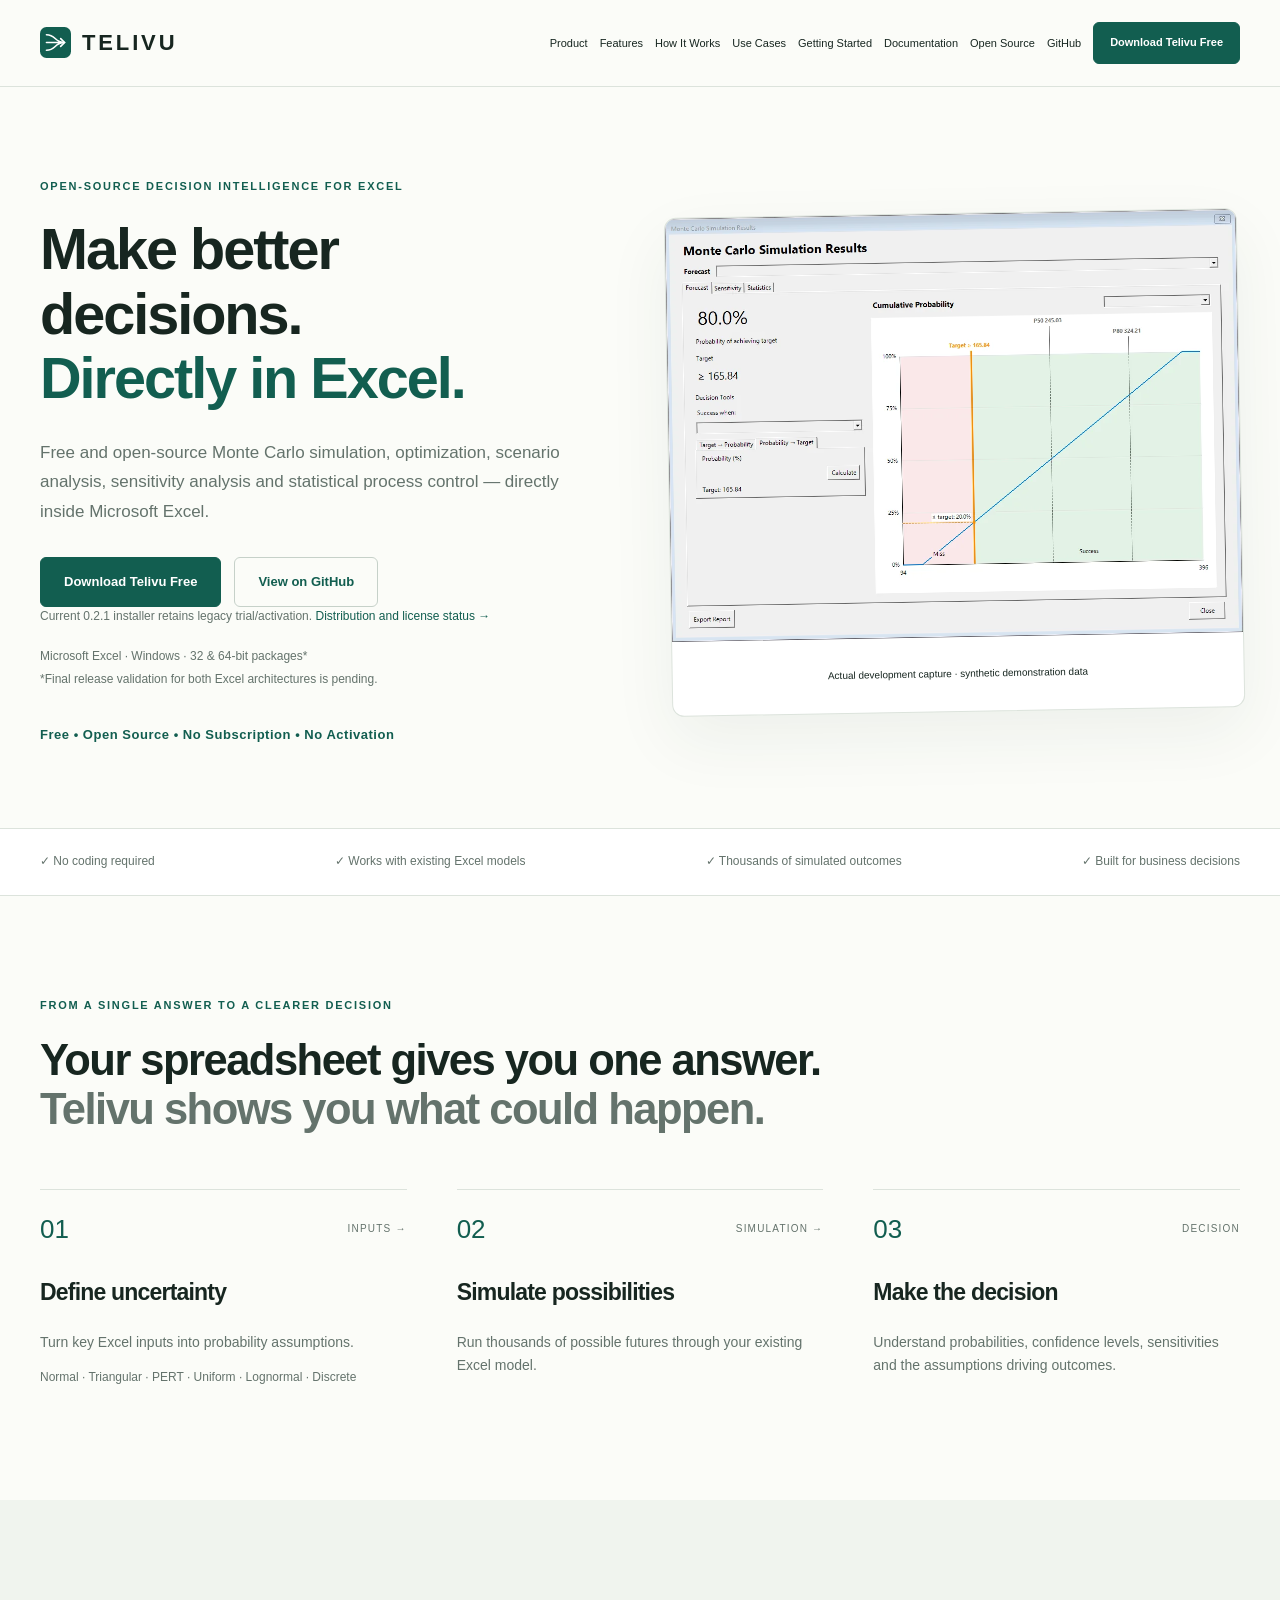
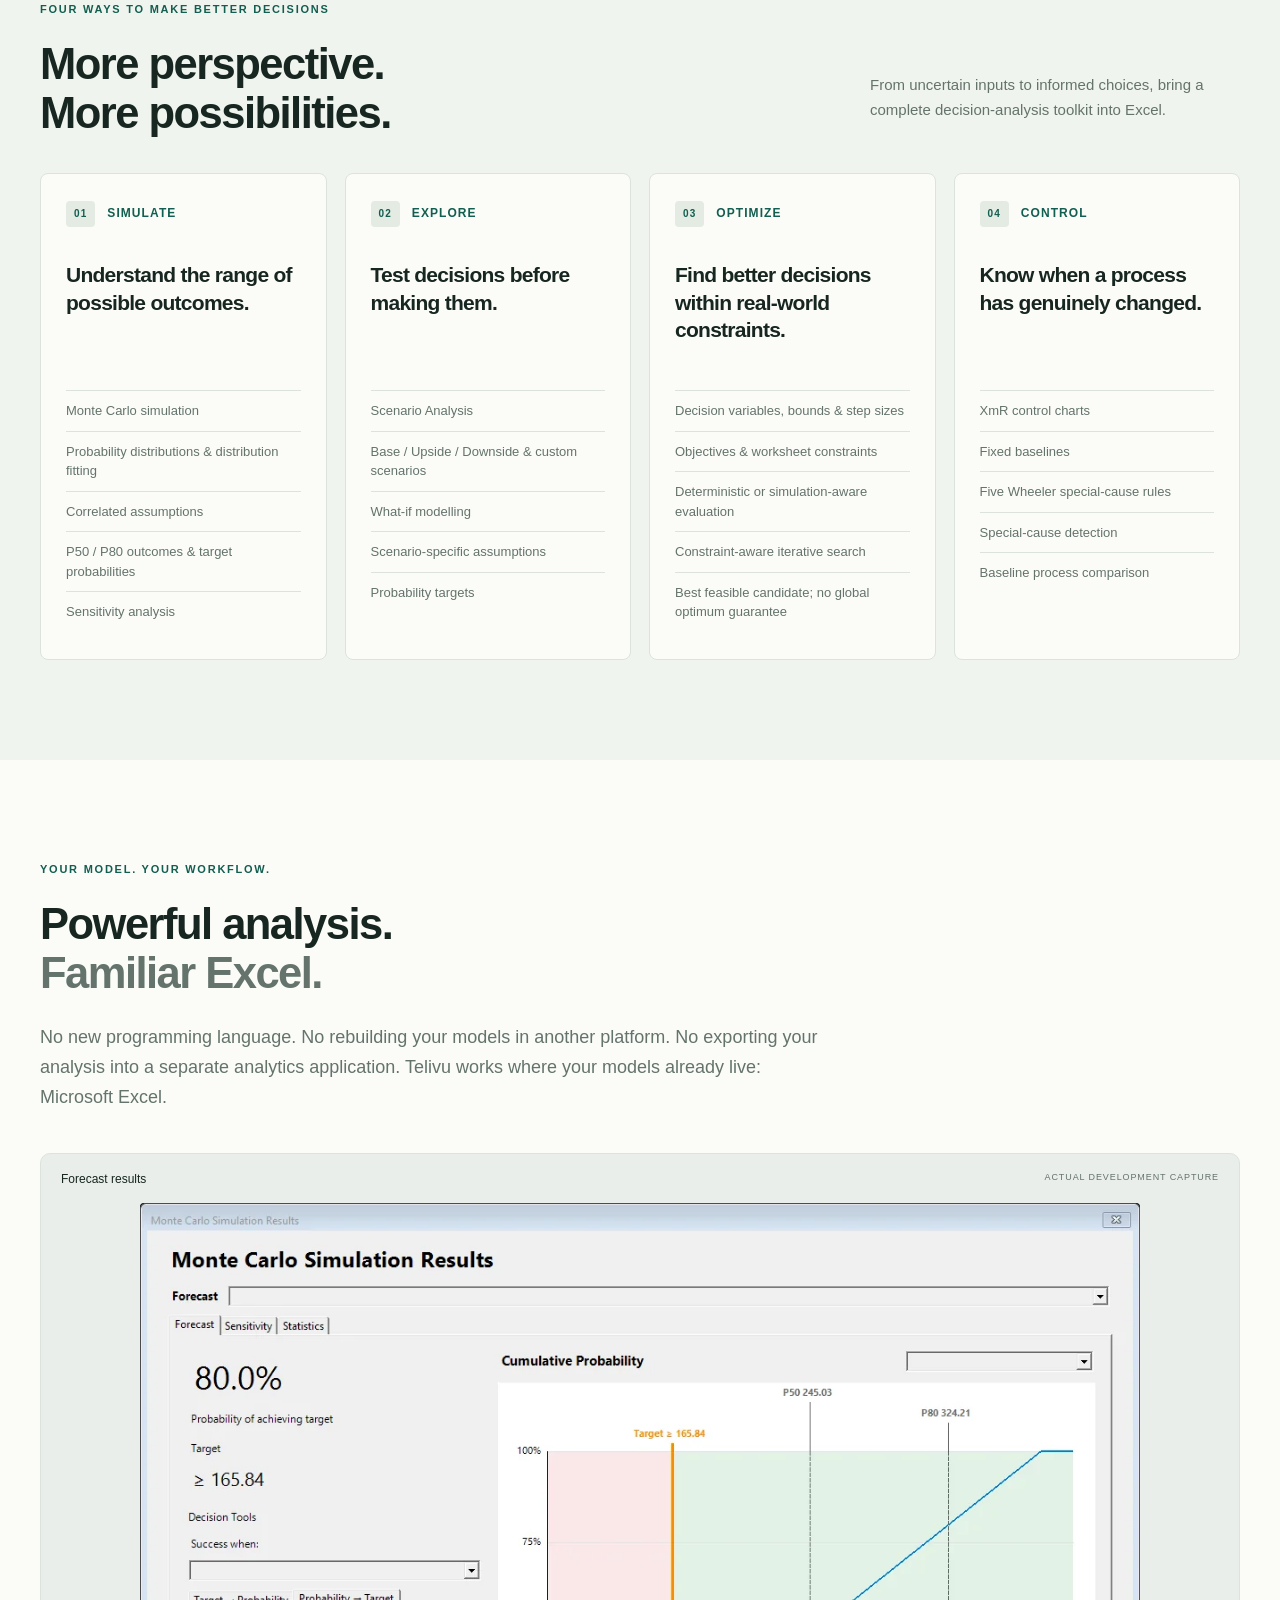
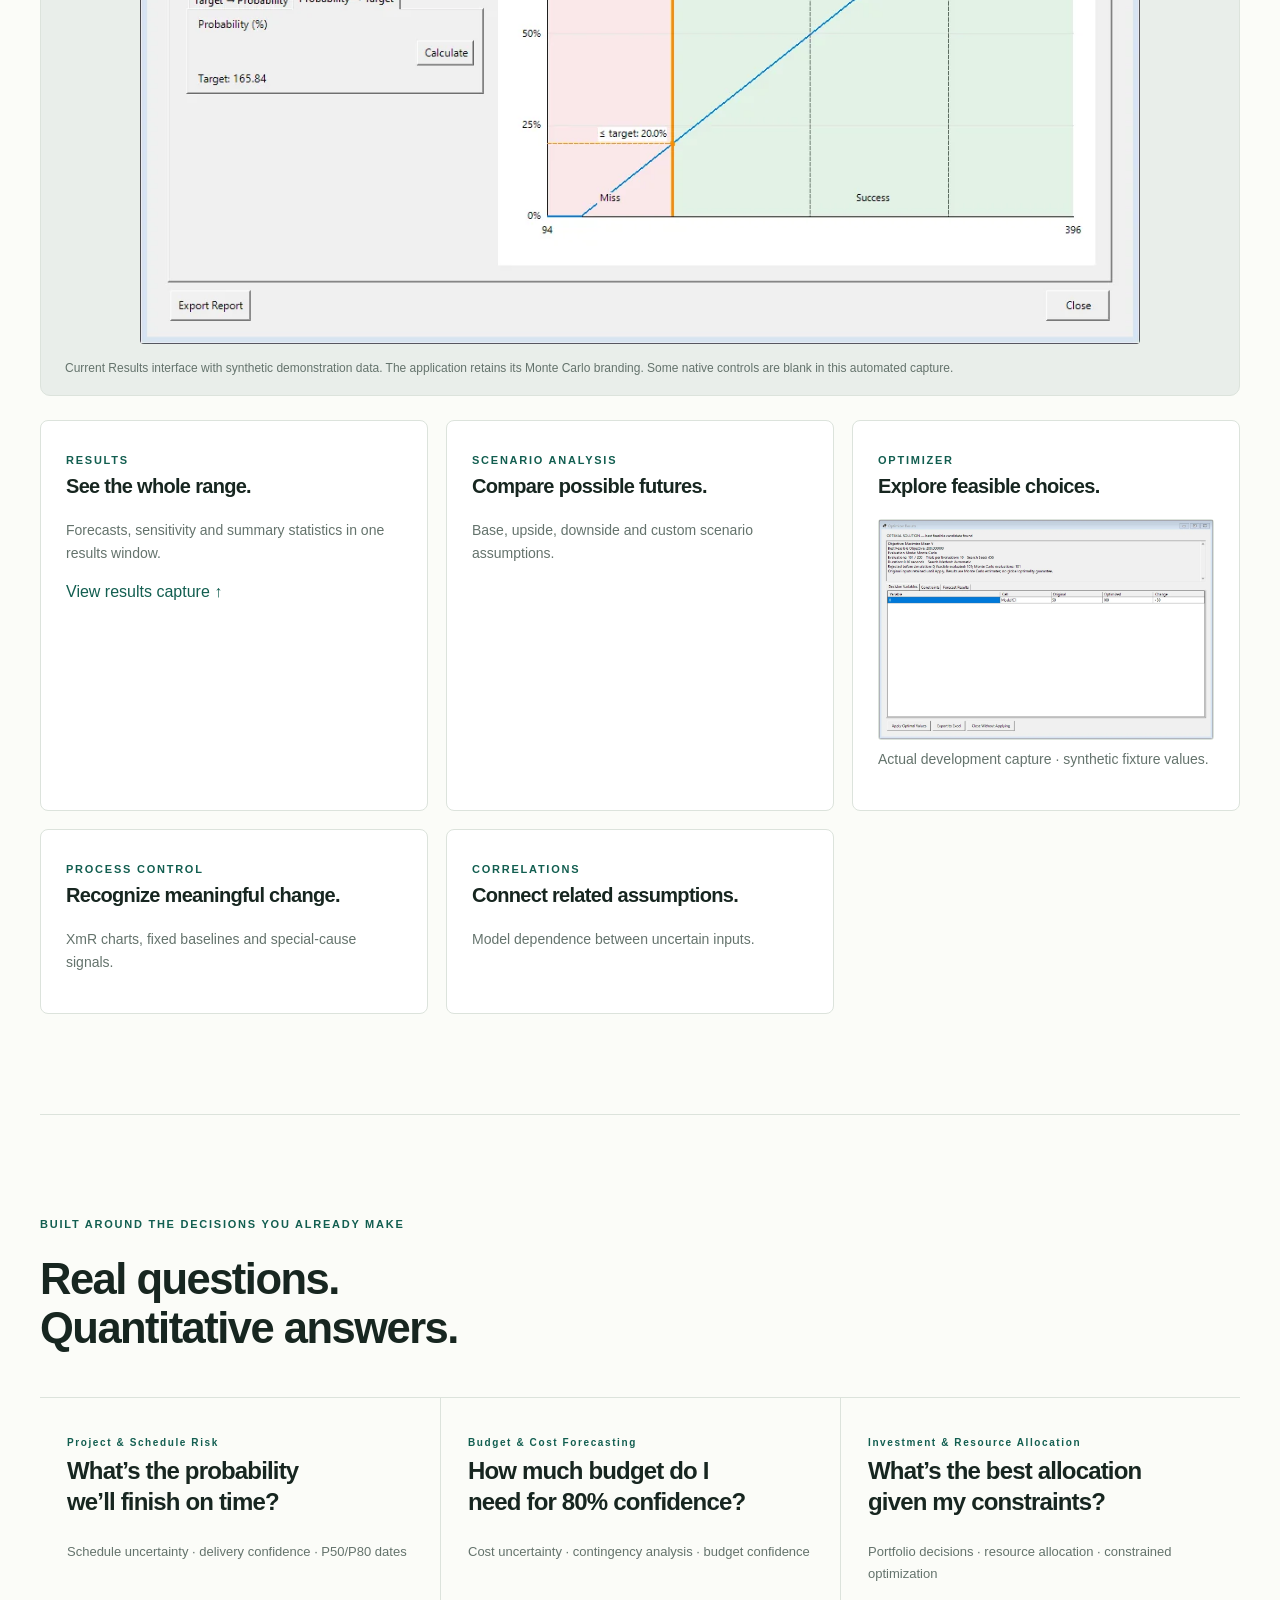
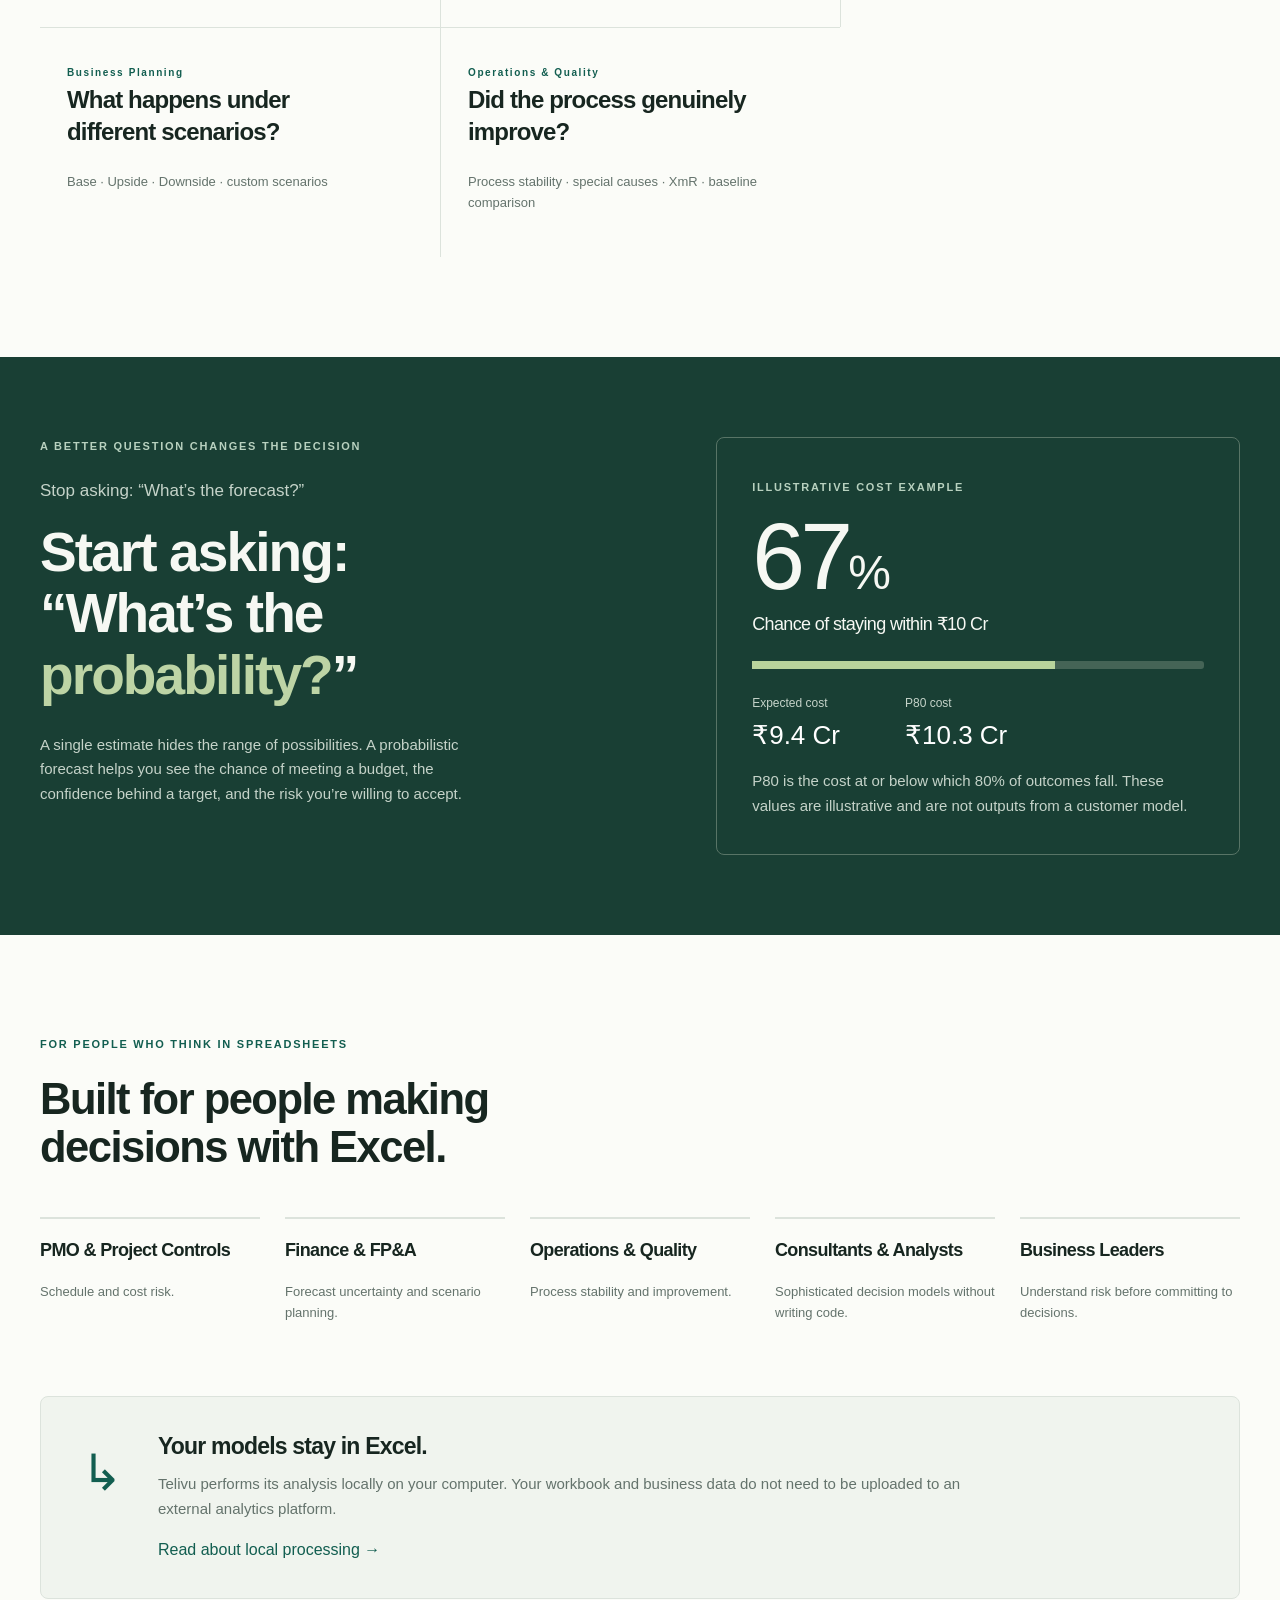
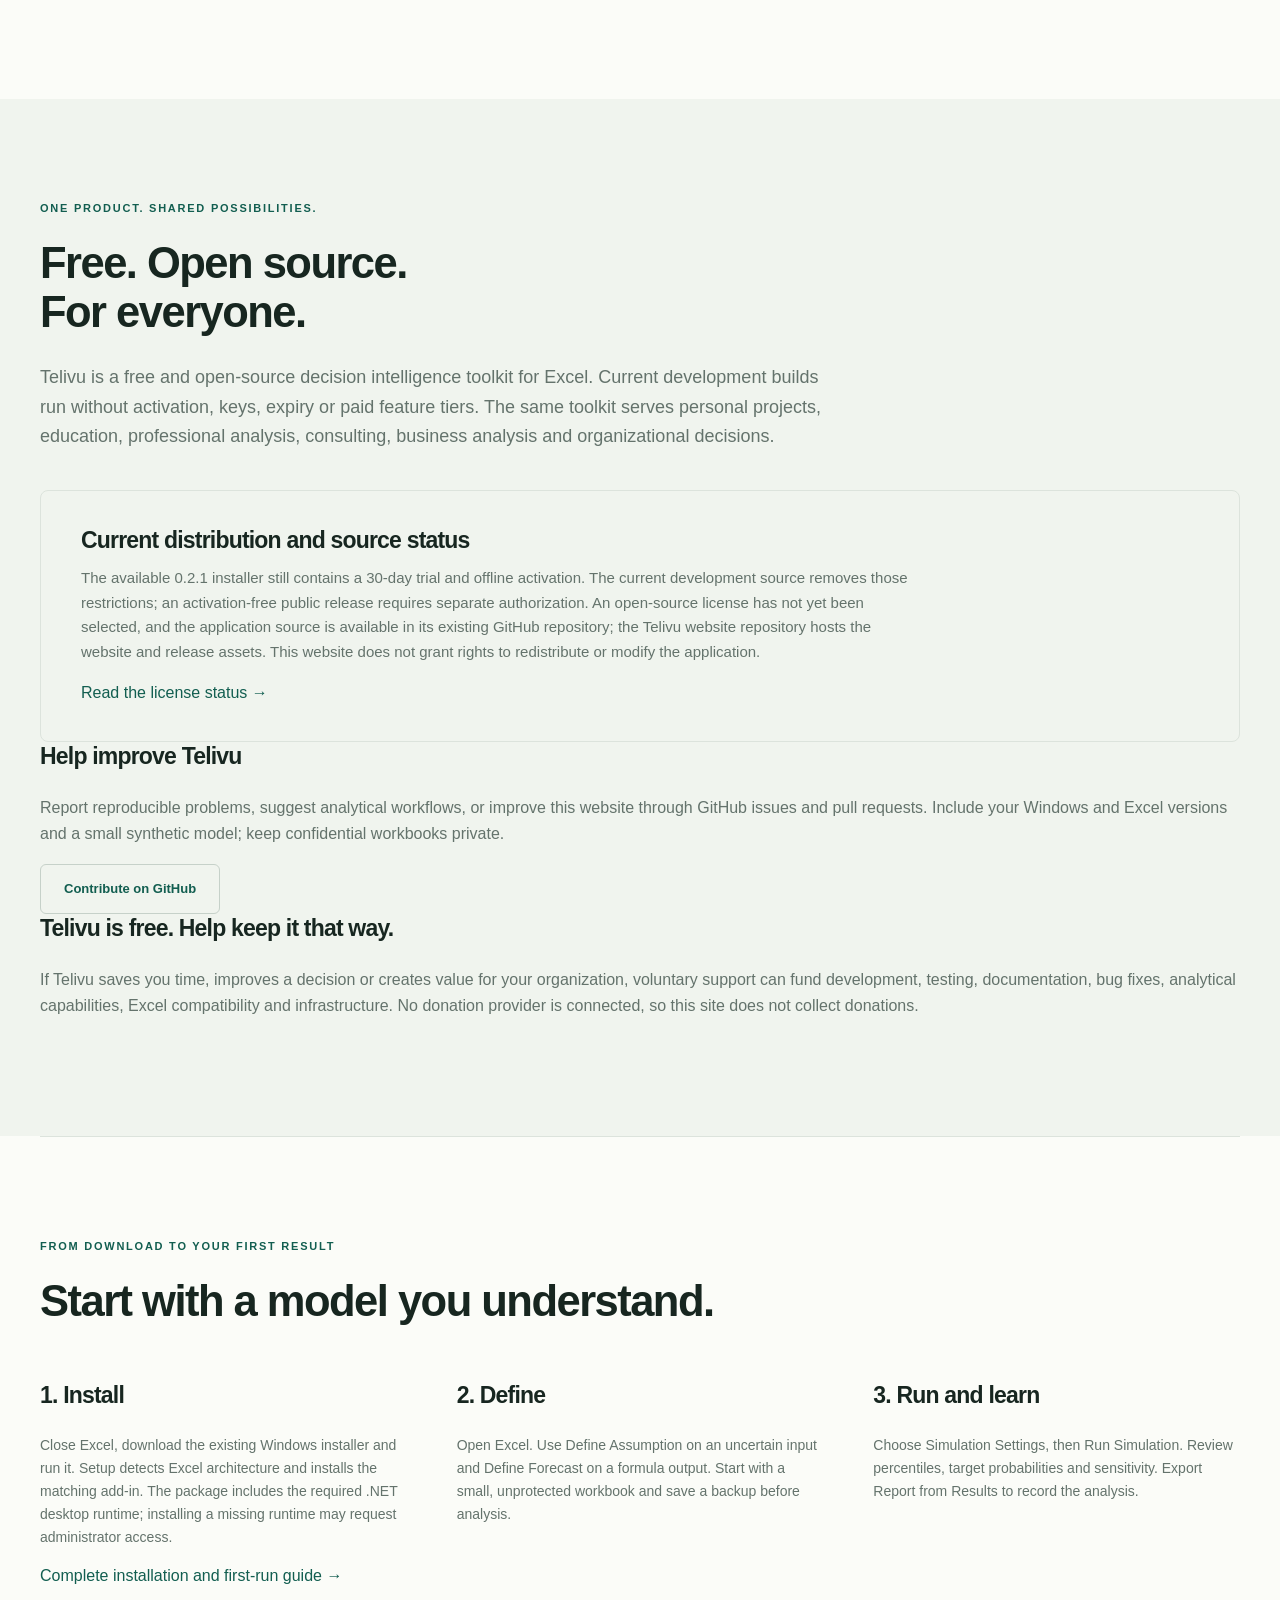
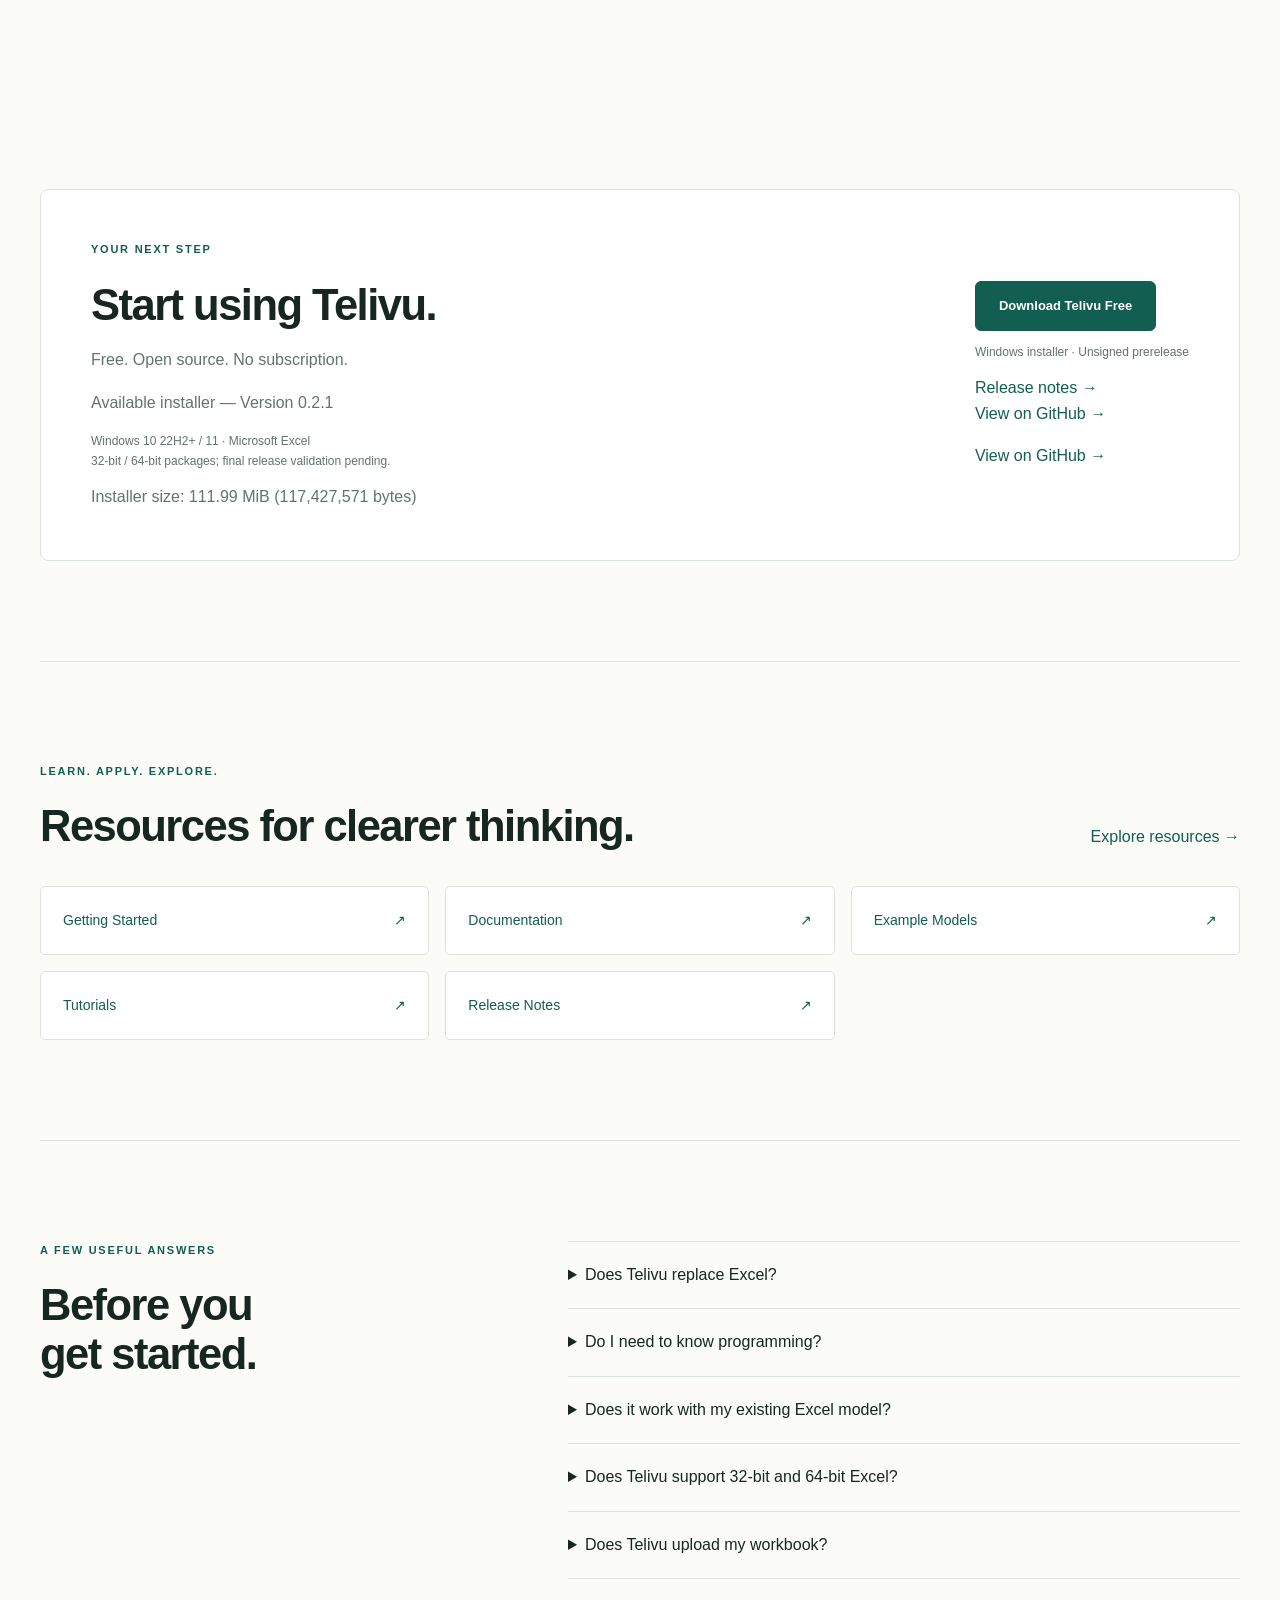
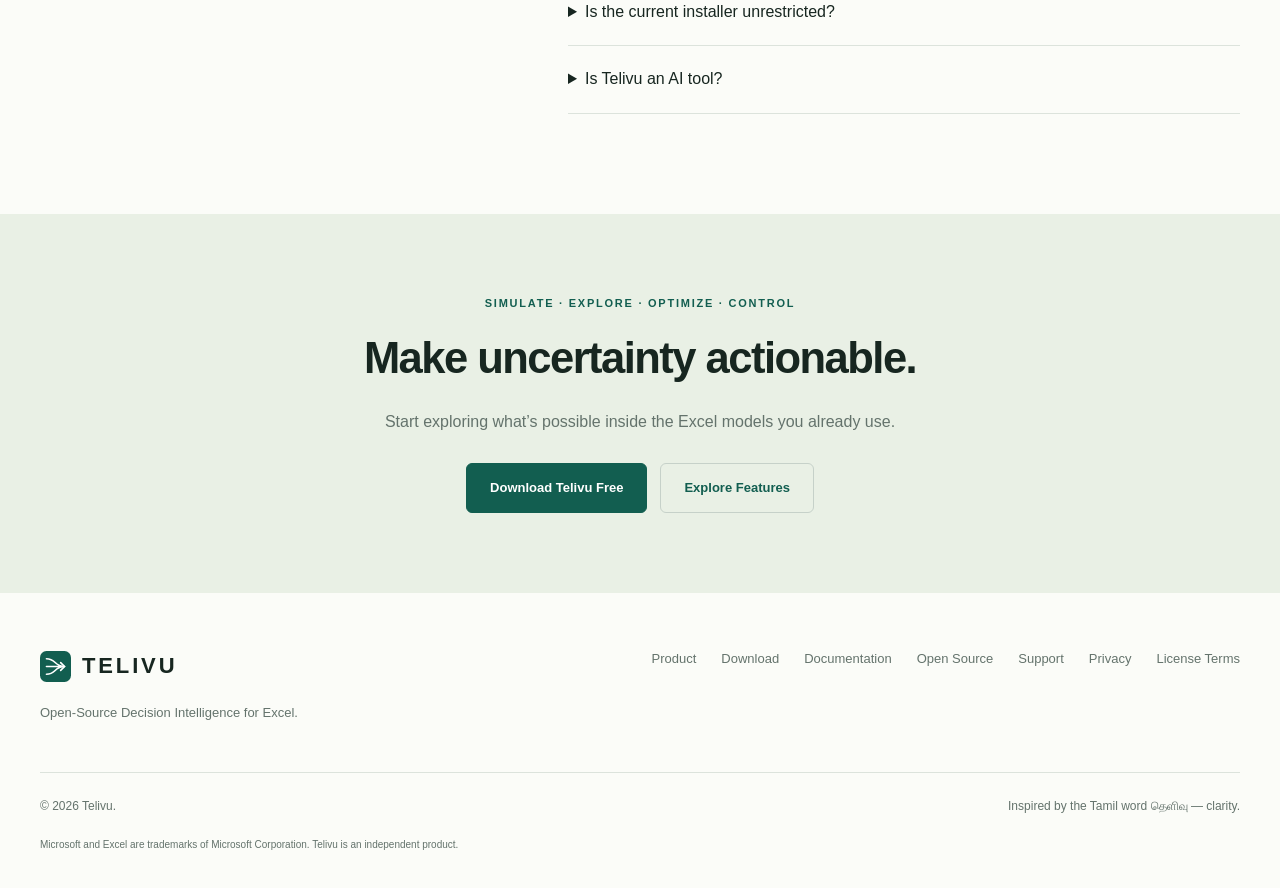
==== site/index.html @ 2a294501 "Remove activation and transition Telivu to open source" ====
<!doctype html><html lang="en"><head>
<meta charset="utf-8"><meta name="viewport" content="width=device-width, initial-scale=1">
<title>Telivu — Open-Source Decision Intelligence for Excel</title>
<meta name="description" content="Simulation, scenario analysis, optimization and statistical process control directly inside Microsoft Excel. Turn uncertainty into better decisions with Telivu.">
<meta property="og:type" content="website"><meta property="og:title" content="Telivu — Open-Source Decision Intelligence for Excel"><meta property="og:description" content="Clarity in uncertainty. Decision analysis for Excel.">
<meta name="twitter:card" content="summary_large_image"><meta name="twitter:title" content="Telivu — Open-Source Decision Intelligence for Excel"><meta name="twitter:description" content="Simulation, scenarios, optimization and process control for Excel."><meta name="theme-color" content="#125e50">
<link rel="icon" href="assets/brand/mark.svg" type="image/svg+xml"><link rel="stylesheet" href="css/site.css"><script src="site-config.js" defer></script><script src="js/site.js" defer></script>
</head><body>
<a class="skip" href="#main">Skip to content</a>
<header class="header"><div class="wrap nav"><a class="brand" href="index.html"><img src="assets/brand/mark.svg" width="31" height="31" alt="">TELIVU</a><button class="menu-toggle" aria-controls="navigation" aria-expanded="false" hidden>Menu ☰</button><nav id="navigation" aria-label="Main navigation"><a href="index.html#product">Product</a><a href="index.html#features">Features</a><a href="index.html#how-it-works">How It Works</a><a href="index.html#use-cases">Use Cases</a><a href="index.html#getting-started">Getting Started</a><a href="index.html#resources">Documentation</a><a href="index.html#open-source">Open Source</a><a href="https://github.com/unrealvijay1/decision-risk-intelligence-excel">GitHub</a><a class="button small" data-download href="index.html#download">Download Telivu Free</a></nav></div></header>
<main id="main">
<section class="hero wrap"><div class="hero-copy"><p class="eyebrow">OPEN-SOURCE DECISION INTELLIGENCE FOR EXCEL</p><h1>Make better decisions.<br><em>Directly in Excel.</em></h1><p class="lead">Free and open-source Monte Carlo simulation, optimization, scenario analysis, sensitivity analysis and statistical process control — directly inside Microsoft Excel.</p><div class="actions"><a class="button" data-download href="#download">Download Telivu Free</a><a class="button secondary" href="https://github.com/unrealvijay1/decision-risk-intelligence-excel">View on GitHub</a></div><p class="fine">Current 0.2.1 installer retains legacy trial/activation. <a href="license/">Distribution and license status →</a></p><p class="compatibility">Microsoft Excel · Windows · 32 &amp; 64-bit packages*</p><p class="fine">*Final release validation for both Excel architectures is pending.</p><div class="capabilities">Free • Open Source • No Subscription • No Activation</div></div>
<figure class="hero-visual"><img src="assets/product/results.webp" width="1120" height="830" alt="Actual Telivu forecast results with cumulative probabilities and target calculator"><figcaption class="visual-note">Actual development capture · synthetic demonstration data</figcaption></figure></section>
<div class="value-strip"><div class="wrap"><span>✓ No coding required</span><span>✓ Works with existing Excel models</span><span>✓ Thousands of simulated outcomes</span><span>✓ Built for business decisions</span></div></div>
<section class="section wrap" id="product"><p class="eyebrow">FROM A SINGLE ANSWER TO A CLEARER DECISION</p><h2>Your spreadsheet gives you one answer.<br><span class="muted">Telivu shows you what could happen.</span></h2><div class="steps" id="how-it-works"><article><span class="step-number">01 <span>INPUTS →</span></span><h3>Define uncertainty</h3><p>Turn key Excel inputs into probability assumptions.</p><p class="fine">Normal · Triangular · PERT · Uniform · Lognormal · Discrete</p></article><article><span class="step-number">02 <span>SIMULATION →</span></span><h3>Simulate possibilities</h3><p>Run thousands of possible futures through your existing Excel model.</p></article><article><span class="step-number">03 <span>DECISION</span></span><h3>Make the decision</h3><p>Understand probabilities, confidence levels, sensitivities and the assumptions driving outcomes.</p></article></div></section>
<section class="tinted" id="features"><div class="section wrap"><div class="section-intro"><div><p class="eyebrow">FOUR WAYS TO MAKE BETTER DECISIONS</p><h2>More perspective.<br>More possibilities.</h2></div><p>From uncertain inputs to informed choices, bring a complete decision-analysis toolkit into Excel.</p></div><div class="pillars">
<article class="pillar"><div class="pillar-label"><span>01</span> SIMULATE</div><h3>Understand the range of possible outcomes.</h3><ul><li>Monte Carlo simulation</li><li>Probability distributions &amp; distribution fitting</li><li>Correlated assumptions</li><li>P50 / P80 outcomes &amp; target probabilities</li><li>Sensitivity analysis</li></ul></article>
<article class="pillar"><div class="pillar-label"><span>02</span> EXPLORE</div><h3>Test decisions before making them.</h3><ul><li>Scenario Analysis</li><li>Base / Upside / Downside &amp; custom scenarios</li><li>What-if modelling</li><li>Scenario-specific assumptions</li><li>Probability targets</li></ul></article>
<article class="pillar"><div class="pillar-label"><span>03</span> OPTIMIZE</div><h3>Find better decisions within real-world constraints.</h3><ul><li>Decision variables, bounds &amp; step sizes</li><li>Objectives &amp; worksheet constraints</li><li>Deterministic or simulation-aware evaluation</li><li>Constraint-aware iterative search</li><li>Best feasible candidate; no global optimum guarantee</li></ul></article>
<article class="pillar"><div class="pillar-label"><span>04</span> CONTROL</div><h3>Know when a process has genuinely changed.</h3><ul><li>XmR control charts</li><li>Fixed baselines</li><li>Five Wheeler special-cause rules</li><li>Special-cause detection</li><li>Baseline process comparison</li></ul></article>
</div></div></section>
<section class="section wrap" id="showcase"><p class="eyebrow">YOUR MODEL. YOUR WORKFLOW.</p><h2>Powerful analysis.<br><span class="muted">Familiar Excel.</span></h2><p class="section-lead">No new programming language. No rebuilding your models in another platform. No exporting your analysis into a separate analytics application. Telivu works where your models already live: Microsoft Excel.</p><figure class="product-shot"><div class="shot-heading"><span>Forecast results</span><span>ACTUAL DEVELOPMENT CAPTURE</span></div><img src="assets/product/results.webp" width="1120" height="830" loading="lazy" alt="Actual Results window with cumulative probability, P50 and P80 markers, target calculator and Export Report button"><figcaption>Current Results interface with synthetic demonstration data. The application retains its Monte Carlo branding. Some native controls are blank in this automated capture.</figcaption></figure><div class="showcase-grid">
<article class="showcase-card"><span class="eyebrow">RESULTS</span><h3>See the whole range.</h3><p>Forecasts, sensitivity and summary statistics in one results window.</p><a href="#showcase">View results capture ↑</a></article>
<article class="showcase-card"><span class="eyebrow">SCENARIO ANALYSIS</span><h3>Compare possible futures.</h3><p>Base, upside, downside and custom scenario assumptions.</p></article>
<article class="showcase-card"><span class="eyebrow">OPTIMIZER</span><h3>Explore feasible choices.</h3><img src="assets/product/optimizer.webp" width="1097" height="719" loading="lazy" alt="Actual Optimizer Results capture with a best feasible candidate, decision variables, Apply and Export controls"><p class="fine">Actual development capture · synthetic fixture values.</p></article>
<article class="showcase-card"><span class="eyebrow">PROCESS CONTROL</span><h3>Recognize meaningful change.</h3><p>XmR charts, fixed baselines and special-cause signals.</p></article>
<article class="showcase-card"><span class="eyebrow">CORRELATIONS</span><h3>Connect related assumptions.</h3><p>Model dependence between uncertain inputs.</p></article></div></section>
<section class="section wrap border-top" id="use-cases"><p class="eyebrow">BUILT AROUND THE DECISIONS YOU ALREADY MAKE</p><h2>Real questions.<br>Quantitative answers.</h2><div class="use-cases">
<article><span class="eyebrow">Project &amp; Schedule Risk</span><h3>What’s the probability we’ll finish on time?</h3><p>Schedule uncertainty · delivery confidence · P50/P80 dates</p></article>
<article><span class="eyebrow">Budget &amp; Cost Forecasting</span><h3>How much budget do I need for 80% confidence?</h3><p>Cost uncertainty · contingency analysis · budget confidence</p></article>
<article><span class="eyebrow">Investment &amp; Resource Allocation</span><h3>What’s the best allocation given my constraints?</h3><p>Portfolio decisions · resource allocation · constrained optimization</p></article>
<article><span class="eyebrow">Business Planning</span><h3>What happens under different scenarios?</h3><p>Base · Upside · Downside · custom scenarios</p></article>
<article><span class="eyebrow">Operations &amp; Quality</span><h3>Did the process genuinely improve?</h3><p>Process stability · special causes · XmR · baseline comparison</p></article></div></section>
<section class="probability-section"><div class="wrap probability-inner"><div><p class="eyebrow">A BETTER QUESTION CHANGES THE DECISION</p><p class="old-question">Stop asking: “What’s the forecast?”</p><h2>Start asking:<br>“What’s the<br><em>probability?</em>”</h2><p>A single estimate hides the range of possibilities. A probabilistic forecast helps you see the chance of meeting a budget, the confidence behind a target, and the risk you’re willing to accept.</p></div><div class="probability-explanation"><span class="eyebrow">ILLUSTRATIVE COST EXAMPLE</span><div class="large-stat">67<span>%</span></div><h3>Chance of staying within ₹10 Cr</h3><div class="probability-meter" aria-hidden="true"><span></span></div><div class="stat-pair"><p>Expected cost<strong>₹9.4 Cr</strong></p><p>P80 cost<strong>₹10.3 Cr</strong></p></div><p class="fine">P80 is the cost at or below which 80% of outcomes fall. These values are illustrative and are not outputs from a customer model.</p></div></div></section>
<section class="section wrap"><p class="eyebrow">FOR PEOPLE WHO THINK IN SPREADSHEETS</p><h2>Built for people making<br>decisions with Excel.</h2><div class="audiences"><article><h3>PMO &amp; Project Controls</h3><p>Schedule and cost risk.</p></article><article><h3>Finance &amp; FP&amp;A</h3><p>Forecast uncertainty and scenario planning.</p></article><article><h3>Operations &amp; Quality</h3><p>Process stability and improvement.</p></article><article><h3>Consultants &amp; Analysts</h3><p>Sophisticated decision models without writing code.</p></article><article><h3>Business Leaders</h3><p>Understand risk before committing to decisions.</p></article></div><div class="local-panel"><span class="local-icon" aria-hidden="true">↳</span><div><h3>Your models stay in Excel.</h3><p>Telivu performs its analysis locally on your computer. Your workbook and business data do not need to be uploaded to an external analytics platform. </p><a href="privacy/">Read about local processing →</a></div></div></section>
<section class="tinted" id="open-source"><div class="section wrap"><p class="eyebrow">ONE PRODUCT. SHARED POSSIBILITIES.</p><h2>Free. Open source.<br>For everyone.</h2><p class="section-lead">Telivu is a free and open-source decision intelligence toolkit for Excel. Current development builds run without activation, keys, expiry or paid feature tiers. The same toolkit serves personal projects, education, professional analysis, consulting, business analysis and organizational decisions.</p><div class="local-panel"><div><h3>Current distribution and source status</h3><p>The available 0.2.1 installer still contains a 30-day trial and offline activation. The current development source removes those restrictions; an activation-free public release requires separate authorization. An open-source license has not yet been selected, and the application source is available in its existing GitHub repository; the Telivu website repository hosts the website and release assets. This website does not grant rights to redistribute or modify the application.</p><a href="license/">Read the license status →</a></div></div><h3>Help improve Telivu</h3><p>Report reproducible problems, suggest analytical workflows, or improve this website through GitHub issues and pull requests. Include your Windows and Excel versions and a small synthetic model; keep confidential workbooks private.</p><a class="button secondary" href="https://github.com/unrealvijay1/decision-risk-intelligence-excel/issues">Contribute on GitHub</a><h3>Telivu is free. Help keep it that way.</h3><p>If Telivu saves you time, improves a decision or creates value for your organization, voluntary support can fund development, testing, documentation, bug fixes, analytical capabilities, Excel compatibility and infrastructure. No donation provider is connected, so this site does not collect donations.</p></div></section>
<section class="section wrap border-top" id="getting-started"><p class="eyebrow">FROM DOWNLOAD TO YOUR FIRST RESULT</p><h2>Start with a model you understand.</h2><div class="steps"><article><h3>1. Install</h3><p>Close Excel, download the existing Windows installer and run it. Setup detects Excel architecture and installs the matching add-in. The package includes the required .NET desktop runtime; installing a missing runtime may request administrator access.</p></article><article><h3>2. Define</h3><p>Open Excel. Use Define Assumption on an uncertain input and Define Forecast on a formula output. Start with a small, unprotected workbook and save a backup before analysis.</p></article><article><h3>3. Run and learn</h3><p>Choose Simulation Settings, then Run Simulation. Review percentiles, target probabilities and sensitivity. Export Report from Results to record the analysis.</p></article></div><a href="resources/getting-started/">Complete installation and first-run guide →</a></section><section class="section wrap" id="download"><div class="download-panel"><div><p class="eyebrow">YOUR NEXT STEP</p><h2>Start using Telivu.</h2><p>Free. Open source. No subscription.</p><p>Available installer — Version <span data-version>0.2.1</span></p><p class="fine">Windows 10 22H2+ / 11 · Microsoft Excel<br>32-bit / 64-bit packages; final release validation pending.</p><p data-installer-size hidden></p></div><div><a class="button" data-download href="#download">Download Telivu Free</a><p class="fine" data-download-status>Windows installer · Unsigned prerelease</p><a data-release-notes href="resources/release-notes/">Release notes →</a><p><a href="https://github.com/unrealvijay1/decision-risk-intelligence-excel">View on GitHub →</a></p><p><a href="https://github.com/unrealvijay1/decision-risk-intelligence-excel">View on GitHub →</a></p></div></div></section>
<section class="section wrap border-top" id="resources"><div class="section-intro"><div><p class="eyebrow">LEARN. APPLY. EXPLORE.</p><h2>Resources for clearer thinking.</h2></div><a href="resources/">Explore resources →</a></div><div class="resource-links"><a href="resources/getting-started/">Getting Started <span>↗</span></a><a href="resources/documentation/">Documentation <span>↗</span></a><a href="resources/example-models/">Example Models <span>↗</span></a><a href="resources/tutorials/">Tutorials <span>↗</span></a><a href="resources/release-notes/">Release Notes <span>↗</span></a></div></section>
<section class="section wrap border-top" id="faq"><div class="faq-layout"><div><p class="eyebrow">A FEW USEFUL ANSWERS</p><h2>Before you<br>get started.</h2></div><div class="faq">
<details><summary>Does Telivu replace Excel?</summary><p>No. Telivu extends Microsoft Excel with decision-analysis capabilities.</p></details>
<details><summary>Do I need to know programming?</summary><p>No. Configure assumptions, forecasts and analysis through the add-in’s interface.</p></details>
<details><summary>Does it work with my existing Excel model?</summary><p>Telivu is designed for Excel-based models. Inputs, forecasts and references must meet supported configuration requirements. Workbook protection, external dependencies and calculation behavior may affect compatibility.</p></details>
<details><summary>Does Telivu support 32-bit and 64-bit Excel?</summary><p>Both x86 and x64 packages are built. Final clean-machine validation for both Excel architectures remains a release gate; the available installer is an unsigned prerelease. Windows is required.</p></details>
<details><summary>Does Telivu upload my workbook?</summary><p>Current analysis runs locally through Excel on your computer. Workbook data is not uploaded to an analytics service. Current licensing also uses local offline validation.</p></details>
<details><summary>Is the current installer unrestricted?</summary><p>Development builds now run without activation. The existing 0.2.1 installer retains its 30-day trial and activation checks. Publishing an activation-free release and approving the legal open-source license are separate owner decisions.</p></details>
<details><summary>Is Telivu an AI tool?</summary><p>Telivu is a quantitative decision-analysis tool. Its core simulation, optimization and statistical methods produce analytical results rather than relying on generative AI. Fixed seeds support reproducible simulations under the same model and settings.</p></details>
</div></div></section>
<section class="closing"><div class="wrap"><p class="eyebrow">SIMULATE · EXPLORE · OPTIMIZE · CONTROL</p><h2>Make uncertainty actionable.</h2><p>Start exploring what’s possible inside the Excel models you already use.</p><div class="actions"><a class="button" data-download href="#download">Download Telivu Free</a><a class="button secondary" href="#features">Explore Features</a></div></div></section>
</main>
<footer class="footer"><div class="wrap"><div class="footer-top"><div><a class="brand" href="index.html"><img src="assets/brand/mark.svg" width="31" height="31" alt="">TELIVU</a><p>Open-Source Decision Intelligence for Excel.</p></div><nav aria-label="Footer"><a href="index.html#product">Product</a><a href="index.html#download">Download</a><a href="resources/documentation/">Documentation</a><a href="index.html#open-source">Open Source</a><a href="support/">Support</a><a href="privacy/">Privacy</a><a href="license/">License Terms</a></nav></div><div class="footer-bottom"><span>© 2026 Telivu.</span><span>Inspired by the Tamil word <span lang="ta">தெளிவு</span> — clarity.</span></div><p class="fine">Microsoft and Excel are trademarks of Microsoft Corporation. Telivu is an independent product.</p></div></footer>
</body></html>
---- site/css/site.css ----
:root{--ink:#172620;--muted:#64736c;--green:#125e50;--line:#dce3dc;--paper:#fbfcf8;--tint:#f0f4ee;font-family:Inter,"Segoe UI",Arial,sans-serif;color:var(--ink);background:var(--paper);font-synthesis:none}*{box-sizing:border-box}html{scroll-behavior:smooth;scroll-padding-top:100px}body{margin:0;font-size:16px;line-height:1.65}a{color:var(--green);text-decoration:none}a:hover{text-decoration:underline}button{font:inherit}img{max-width:100%;height:auto}h1,h2,h3,p{margin-top:0}h1,h2,h3{line-height:1.12;font-weight:550;letter-spacing:-.035em}h1{font-size:clamp(48px,5.2vw,78px);margin-bottom:27px}h2{font-size:clamp(32px,3.4vw,48px);margin-bottom:26px}h3{font-size:23px;line-height:1.3}p{color:var(--muted)}em{font-style:normal;color:var(--green)}.wrap{width:min(1240px,calc(100% - 80px));margin-inline:auto}.section{padding-block:100px}.eyebrow{font-size:11px;font-weight:700;letter-spacing:.16em;color:var(--green);margin-bottom:22px}.lead{font-size:18px;line-height:1.75;max-width:550px}.section-lead{font-size:18px;max-width:790px;margin-bottom:38px}.muted{color:var(--muted)}.fine{font-size:12px;line-height:1.65}.header{position:sticky;top:0;z-index:10;background:rgba(251,252,248,.97);border-bottom:1px solid var(--line)}.nav{min-height:86px;display:flex;align-items:center;justify-content:space-between;gap:22px}.brand{display:inline-flex;align-items:center;gap:11px;font-weight:700;font-size:22px;letter-spacing:.13em;color:var(--ink)}.brand:hover{text-decoration:none}.nav nav{display:flex;align-items:center;gap:27px}.nav nav>a{font-size:13px;color:var(--ink)}.button{display:inline-flex;align-items:center;justify-content:center;gap:10px;padding:15px 23px;background:var(--green);color:white;border:1px solid var(--green);border-radius:6px;font-size:13px;font-weight:600;line-height:1.4;transition:background .2s,transform .2s;text-align:center}.button:hover{background:#0c493d;color:white;text-decoration:none;transform:translateY(-2px)}.nav nav>.button{color:white}.button.secondary{background:transparent;color:var(--green);border-color:#c6d1c9}.button.secondary:hover{background:#e8eee7}.button.small{padding:12px 16px}.actions{display:flex;flex-wrap:wrap;gap:13px}.hero{display:grid;grid-template-columns:1fr 1fr;gap:55px;align-items:center;padding-block:90px 80px}.hero-copy{min-width:0}.hero .lead{font-size:17px;margin-bottom:30px}.compatibility{font-size:12px;margin:20px 0 3px}.capabilities{font-size:13px;color:var(--green);margin-top:34px;font-weight:600;letter-spacing:.04em}.capabilities span{margin:0 10px;color:#65746c}.hero-visual{background:white;border:1px solid var(--line);border-radius:12px;box-shadow:0 24px 65px #24463110;transform:rotate(-1deg);overflow:hidden}.visual-top{padding:18px 23px;border-bottom:1px solid var(--line);display:flex;align-items:center;gap:8px;font-size:11px;color:var(--muted);flex-wrap:wrap}.dot{width:6px;height:6px;background:var(--green);border-radius:50%}.example{font-size:8px;letter-spacing:.07em;margin-left:auto;color:var(--green)}.visual-heading{padding:28px 30px 0}.visual-heading>span{display:block;color:var(--muted);font-size:12px;margin-bottom:10px}.visual-heading strong{font-size:27px;line-height:1.2;font-weight:550;letter-spacing:-.02em}.probability-chart{width:100%;display:block;padding:8px 18px 0}.metric-row{display:grid;grid-template-columns:1fr 1fr 1.2fr;margin:5px 26px 0;padding-top:20px;border-top:1px solid var(--line);gap:12px}.metric-row span{display:block;font-size:10px;color:var(--muted)}.metric-row strong{display:block;font-size:27px;font-weight:500}.metric-row small{font-size:14px}.visual-note{font-size:10px;text-align:center;margin:17px 0}.value-strip{border-block:1px solid var(--line);background:white}.value-strip>.wrap{display:flex;justify-content:space-between;gap:20px;padding-block:23px;font-size:12px;color:var(--muted)}.steps{display:grid;grid-template-columns:repeat(3,1fr);gap:50px;margin-top:55px}.step-number{display:flex;justify-content:space-between;color:var(--green);font-size:26px;border-top:1px solid var(--line);padding:18px 0 28px}.step-number span{font-size:10px;letter-spacing:.12em;align-self:center;color:var(--muted)}.steps p{font-size:14px}.steps .fine{font-size:12px}.tinted{background:var(--tint)}.section-intro{display:flex;justify-content:space-between;align-items:end;gap:40px;margin-bottom:35px}.section-intro>p{max-width:370px;font-size:15px}.section-intro h2{margin-bottom:0}.pillars{display:grid;grid-template-columns:repeat(4,1fr);gap:18px}.pillar{background:var(--paper);border:1px solid var(--line);border-radius:8px;padding:27px 25px;transition:box-shadow .2s}.pillar:hover{box-shadow:0 12px 25px #17262009}.pillar-label{font-size:12px;font-weight:650;letter-spacing:.09em;color:var(--green);display:flex;align-items:center;gap:12px;margin-bottom:34px}.pillar-label>span{background:#e3ebe2;padding:5px 8px;font-size:10px;border-radius:4px}.pillar h3{font-size:21px;min-height:108px}.pillar ul,.price-card ul{list-style:none;padding:0;margin:0;font-size:13px;color:var(--muted)}.pillar li{padding:10px 0;border-top:1px solid var(--line);line-height:1.5}.product-shot{margin:40px 0 24px;padding:16px;background:#e9eeea;border:1px solid var(--line);border-radius:10px}.shot-heading{display:flex;justify-content:space-between;gap:15px;margin:0 4px 14px;font-size:12px}.shot-heading span:last-child{font-size:9px;letter-spacing:.1em;color:var(--muted)}.product-shot img{display:block;width:100%;max-width:1000px;margin:auto;border-radius:4px}.product-shot figcaption{font-size:12px;color:var(--muted);margin:15px 8px 0}.showcase-grid{display:grid;grid-template-columns:repeat(3,1fr);gap:18px}.showcase-card{border:1px solid var(--line);border-radius:8px;padding:25px;background:white}.showcase-card h3{font-size:20px}.showcase-card p{font-size:14px}.showcase-card img{border:1px solid var(--line);border-radius:3px}.placeholder{display:block;font-size:11px;padding:12px 15px;border:1px dashed #bac8ba;color:var(--muted);background:var(--tint)}.border-top{border-top:1px solid var(--line)}.use-cases{display:grid;grid-template-columns:repeat(3,1fr);gap:0;margin-top:45px}.use-cases article{padding:30px 27px;border-top:1px solid var(--line);border-left:1px solid var(--line)}.use-cases article:nth-child(3n+1){border-left:0}.use-cases h3{font-size:24px;max-width:280px}.use-cases p{font-size:13px}.use-cases .eyebrow{font-size:10px}.probability-section{background:#193f34;color:#f6f8f3}.probability-inner{display:grid;grid-template-columns:1.1fr 1fr;gap:100px;padding-block:80px}.probability-section .eyebrow{color:#b8d1bf}.probability-section p{color:#c5d3c9}.probability-section em{color:#bdd4a5}.old-question{font-size:17px}.probability-section h2{font-size:clamp(38px,4.3vw,60px)}.probability-inner>div>p:last-child{max-width:440px;font-size:15px}.probability-explanation{padding:35px;border:1px solid #587466;border-radius:8px;align-self:center}.large-stat{font-size:95px;line-height:1.2;font-weight:500;letter-spacing:-.05em}.large-stat span{font-size:48px}.probability-explanation h3{font-size:18px;font-weight:400}.probability-meter{height:8px;background:#456456;border-radius:3px;margin:25px 0}.probability-meter span{display:block;width:67%;height:100%;background:#b8d49c}.stat-pair{display:flex;gap:65px}.stat-pair p{font-size:12px}.stat-pair strong{display:block;font-size:26px;color:white;font-weight:500}.probability-explanation p.fine{font-size:12px;margin-bottom:0}.audiences{display:grid;grid-template-columns:repeat(5,1fr);gap:25px;margin:45px 0 60px}.audiences h3{font-size:18px}.audiences article{border-top:2px solid var(--line);padding-top:20px}.audiences p{font-size:13px}.local-panel{display:flex;gap:35px;padding:35px 40px;border:1px solid var(--line);border-radius:8px;background:var(--tint)}.local-panel p{max-width:840px;font-size:15px}.local-icon{font-size:50px;color:var(--green)}.local-panel h3{margin-bottom:10px}.pricing{display:grid;grid-template-columns:repeat(3,1fr);gap:22px}.price-card{padding:35px;border:1px solid var(--line);border-radius:8px;background:var(--paper);display:flex;flex-direction:column;align-items:start}.price-card.featured{border:1px solid var(--green);background:white}.price-card h3{font-size:29px}.price-card p{font-size:14px}.price-card li{padding:8px 0}.price-card ul{margin-bottom:30px}.price-card .button{margin-top:auto}.coming{color:var(--muted);margin-top:auto;padding-block:15px}.contact-status{margin-top:10px;margin-bottom:0}.download-panel{display:flex;justify-content:space-between;align-items:center;gap:40px;padding:50px;border:1px solid var(--line);border-radius:8px;background:white}.download-panel h2{margin-bottom:18px}.download-panel p:last-child{margin-bottom:0}.download-panel>div:last-child{max-width:300px}.download-panel .fine{margin-top:12px}.resource-links{display:grid;grid-template-columns:repeat(3,1fr);gap:16px;margin-top:30px}.resource-links>a{border:1px solid var(--line);border-radius:5px;padding:22px;display:flex;justify-content:space-between;gap:20px;font-size:14px;background:white}.faq-layout{display:grid;grid-template-columns:1fr 1.5fr;gap:80px}.faq details{border-bottom:1px solid var(--line);padding:20px 0}.faq details:first-child{border-top:1px solid var(--line)}summary{cursor:pointer;font-size:16px;font-weight:500;padding-right:20px}details p{font-size:14px;padding-top:18px;margin-bottom:0;max-width:680px}.closing{text-align:center;background:#e9f0e5;padding-block:80px}.closing .actions{justify-content:center;margin-top:28px}.footer{padding:55px 0 25px;background:var(--paper)}.footer-top{display:flex;justify-content:space-between;gap:50px}.footer-top nav{display:flex;flex-wrap:wrap;gap:18px 25px;max-width:650px;align-content:start}.footer-top nav a{font-size:13px;color:var(--muted)}.footer-top p{font-size:13px;margin-top:12px}.footer-bottom{display:flex;justify-content:space-between;gap:20px;border-top:1px solid var(--line);margin-top:35px;padding-top:24px;color:var(--muted);font-size:12px}.footer .fine{margin-top:20px;font-size:10px}.document{padding-block:80px;min-height:60vh;max-width:960px}.document h1{font-size:52px}.document h2{font-size:25px;margin-top:36px}.document p{max-width:760px}.notice{padding:16px;border-left:3px solid #b98d55;background:#f4efe5}.back{margin-top:60px}.skip{position:fixed;top:-100px;left:15px;z-index:30;padding:12px;background:white}.skip:focus{top:10px}:focus-visible{outline:3px solid #b07a30;outline-offset:5px}.menu-toggle{border:1px solid var(--line);border-radius:5px;background:white;color:var(--ink);padding:7px 12px}.curve{animation:appear 1.2s ease-out}@keyframes appear{from{opacity:0}to{opacity:1}}
@media(max-width:1100px){.wrap{width:calc(100% - 56px)}.nav nav{gap:16px}.hero{gap:30px;padding-block:70px}.pillars{grid-template-columns:repeat(2,1fr)}.pillar h3{min-height:55px}.audiences{grid-template-columns:repeat(3,1fr)}.probability-inner{gap:50px}.nav nav>.button{max-width:180px}.price-card{padding:25px}}
@media(max-width:800px){.wrap{width:calc(100% - 40px)}.nav{min-height:72px;flex-wrap:wrap;gap:0}.menu-toggle:not([hidden]){display:block}.nav nav{width:100%;flex-direction:column;align-items:stretch;gap:0;padding-bottom:20px}.nav nav[data-mobile-hidden]{display:none}.nav nav>a{padding:13px}.nav nav>.button{max-width:none;margin-top:10px}.hero{grid-template-columns:1fr;padding-block:55px;gap:40px}.hero-copy{max-width:600px}.hero-visual{max-width:610px;width:100%;transform:none}.hero h1{font-size:65px}.value-strip>.wrap{display:grid;grid-template-columns:1fr 1fr;gap:14px;font-size:11px}.section{padding-block:65px}.steps{gap:25px}.section-intro{display:block}.section-intro>p{margin-top:25px}.showcase-grid{grid-template-columns:repeat(2,1fr)}.use-cases{grid-template-columns:repeat(2,1fr)}.use-cases article:nth-child(3n+1){border-left:1px solid var(--line)}.use-cases article:nth-child(2n+1){border-left:0}.probability-inner{grid-template-columns:1fr;padding-block:60px;gap:30px}.probability-explanation{max-width:600px}.pricing{grid-template-columns:1fr}.price-card{padding:30px}.price-card h3{font-size:26px}.price-card .button,.coming{margin-top:25px}.download-panel{padding:30px;align-items:start;flex-direction:column}.resource-links{grid-template-columns:repeat(2,1fr)}.faq-layout{grid-template-columns:1fr;gap:15px}.footer-top{flex-direction:column;gap:20px}.footer-bottom{flex-direction:column;gap:10px}.document h1{font-size:42px}}
@media(max-width:480px){.hero h1{font-size:52px}.hero .lead{font-size:16px}.hero .actions{flex-direction:column;align-items:stretch}.capabilities{font-size:12px;letter-spacing:0}.capabilities span{margin:0 7px}.visual-top{padding:14px;font-size:10px}.example{width:100%;margin-left:14px}.visual-heading{padding:22px 20px 0}.visual-heading strong{font-size:24px}.metric-row{margin-inline:15px;gap:7px}.metric-row strong{font-size:23px}.metric-row span{font-size:9px}.metric-row small{font-size:12px}.steps,.pillars,.showcase-grid,.use-cases,.audiences,.resource-links{grid-template-columns:1fr}.steps{gap:20px;margin-top:30px}.step-number{padding-bottom:14px}.pillar h3{min-height:0}.pillar-label{margin-bottom:20px}.use-cases article{border-left:0!important;padding-inline:0}.local-panel{padding:25px;gap:12px}.local-icon{display:none}.audiences{gap:20px;margin-block:30px}.probability-explanation{padding:25px}.stat-pair{gap:35px}.closing{padding-block:60px}.closing .actions{flex-direction:column}.product-shot{padding:8px}.shot-heading{flex-direction:column;gap:0}.document h1{font-size:36px}}
@media(prefers-reduced-motion:reduce){html{scroll-behavior:auto}*,*::before,*::after{animation:none!important;transition:none!important}.button:hover{transform:none}}

.nav nav{gap:12px}.nav nav>a{font-size:11px}.hero-visual{margin:0}.hero h1{font-size:clamp(42px,4.5vw,68px)}.capabilities{line-height:1.9}.document li{margin-bottom:12px}.hero-visual img{display:block}.hero-visual figcaption{padding:12px}
@media(min-width:801px) and (max-width:1250px){.nav{flex-wrap:wrap;padding-block:16px}.nav nav{flex-wrap:wrap}}
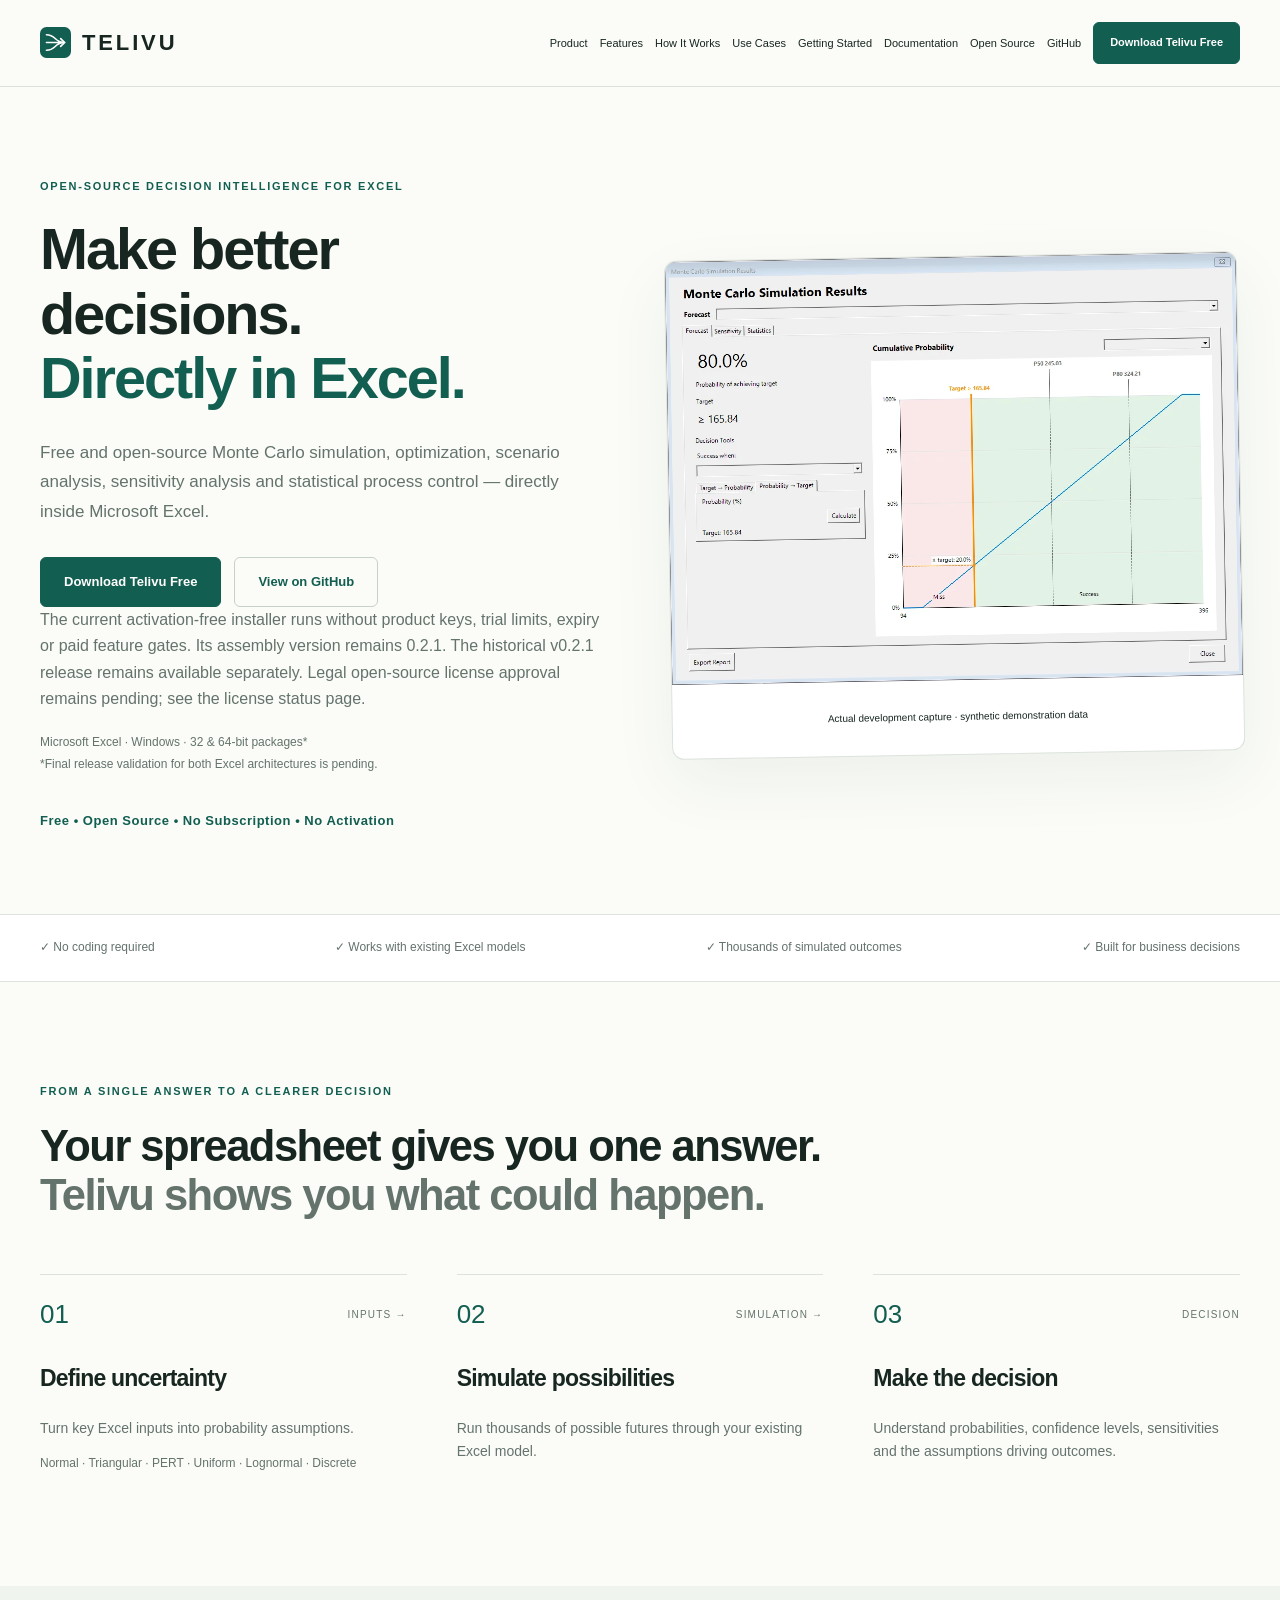
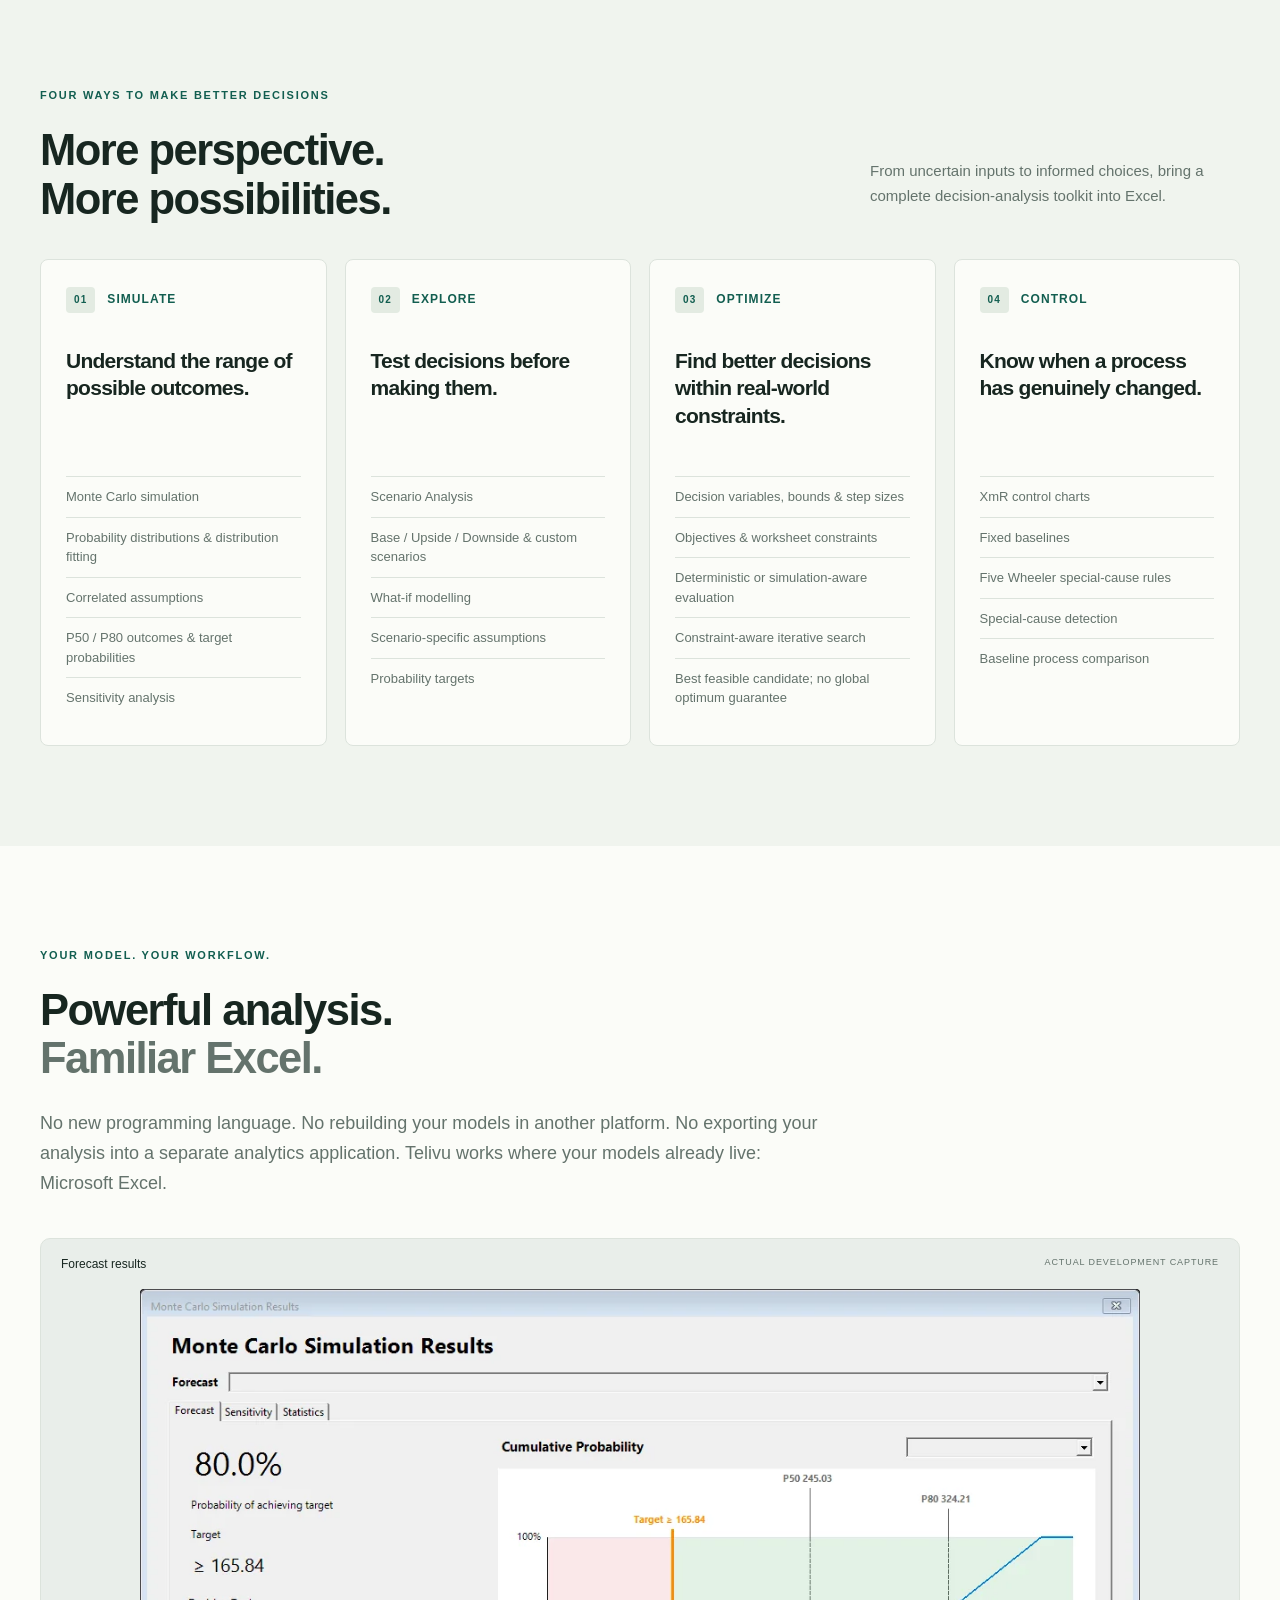
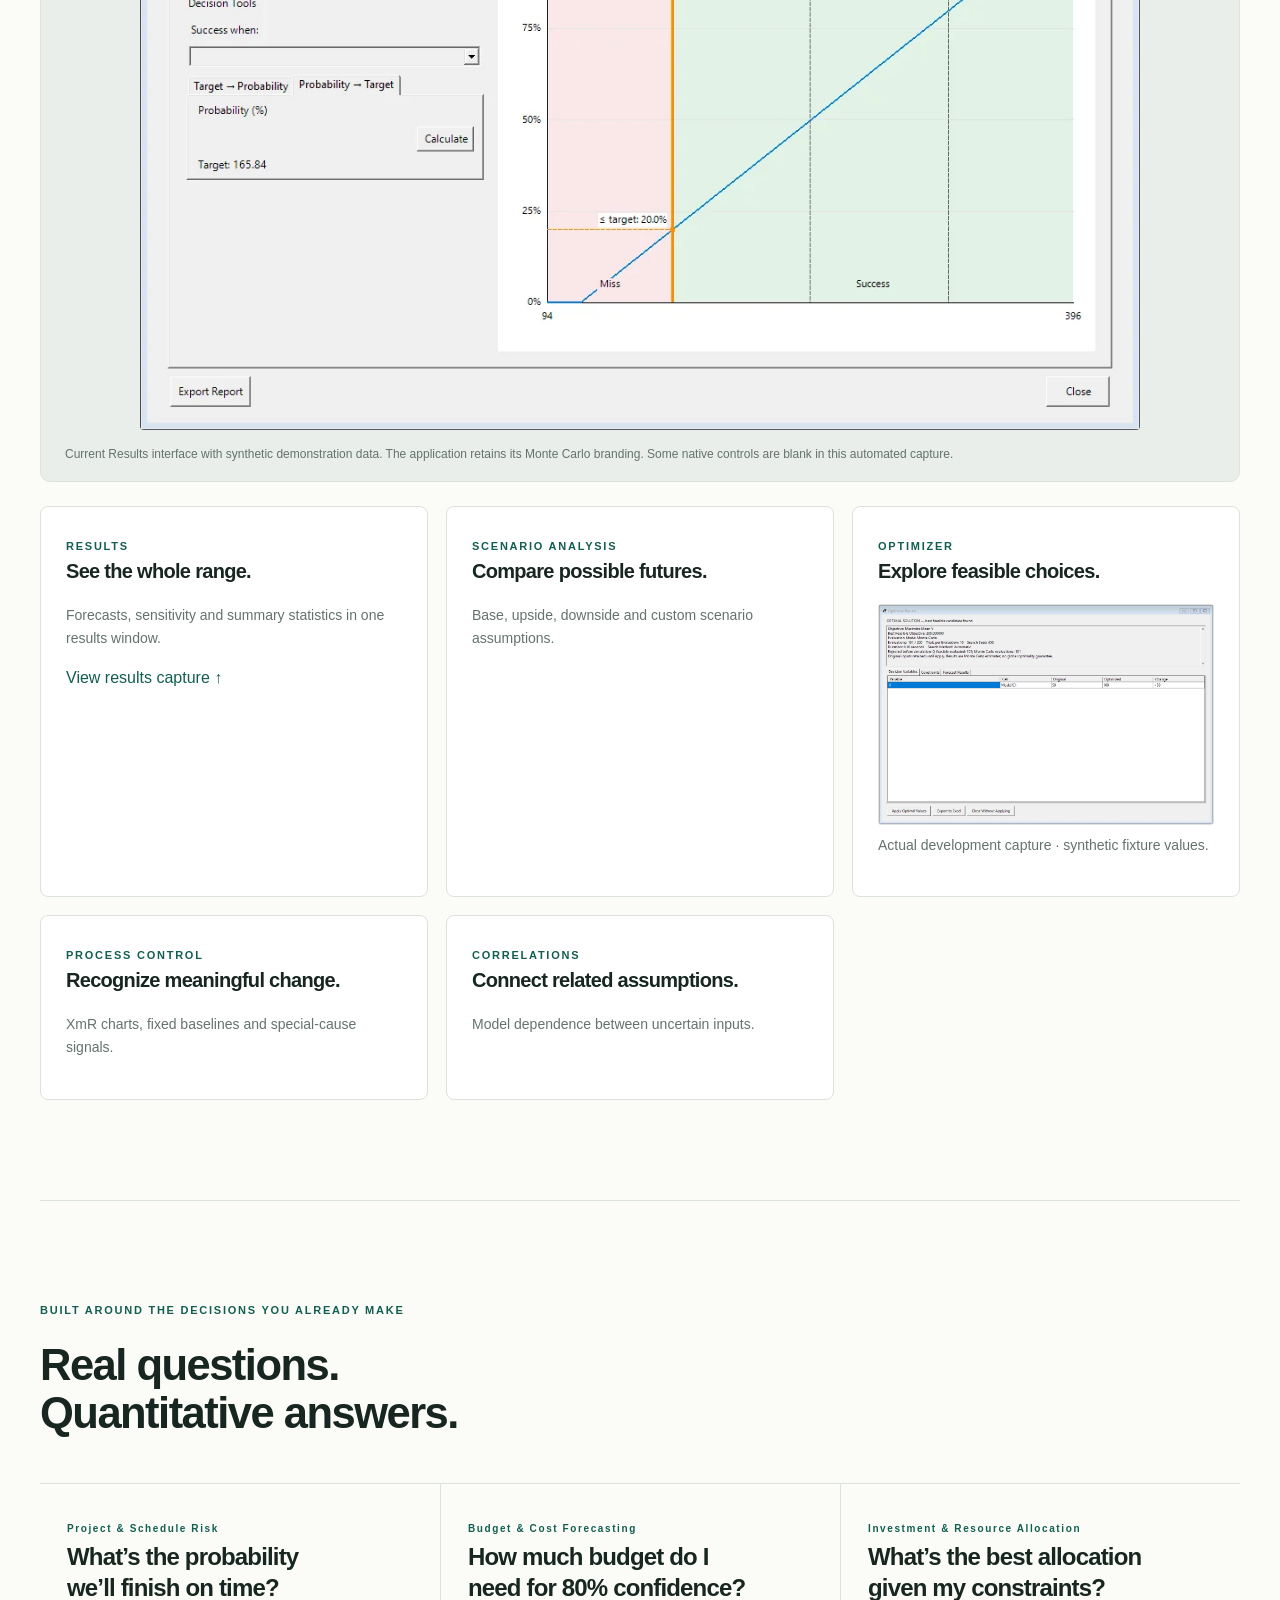
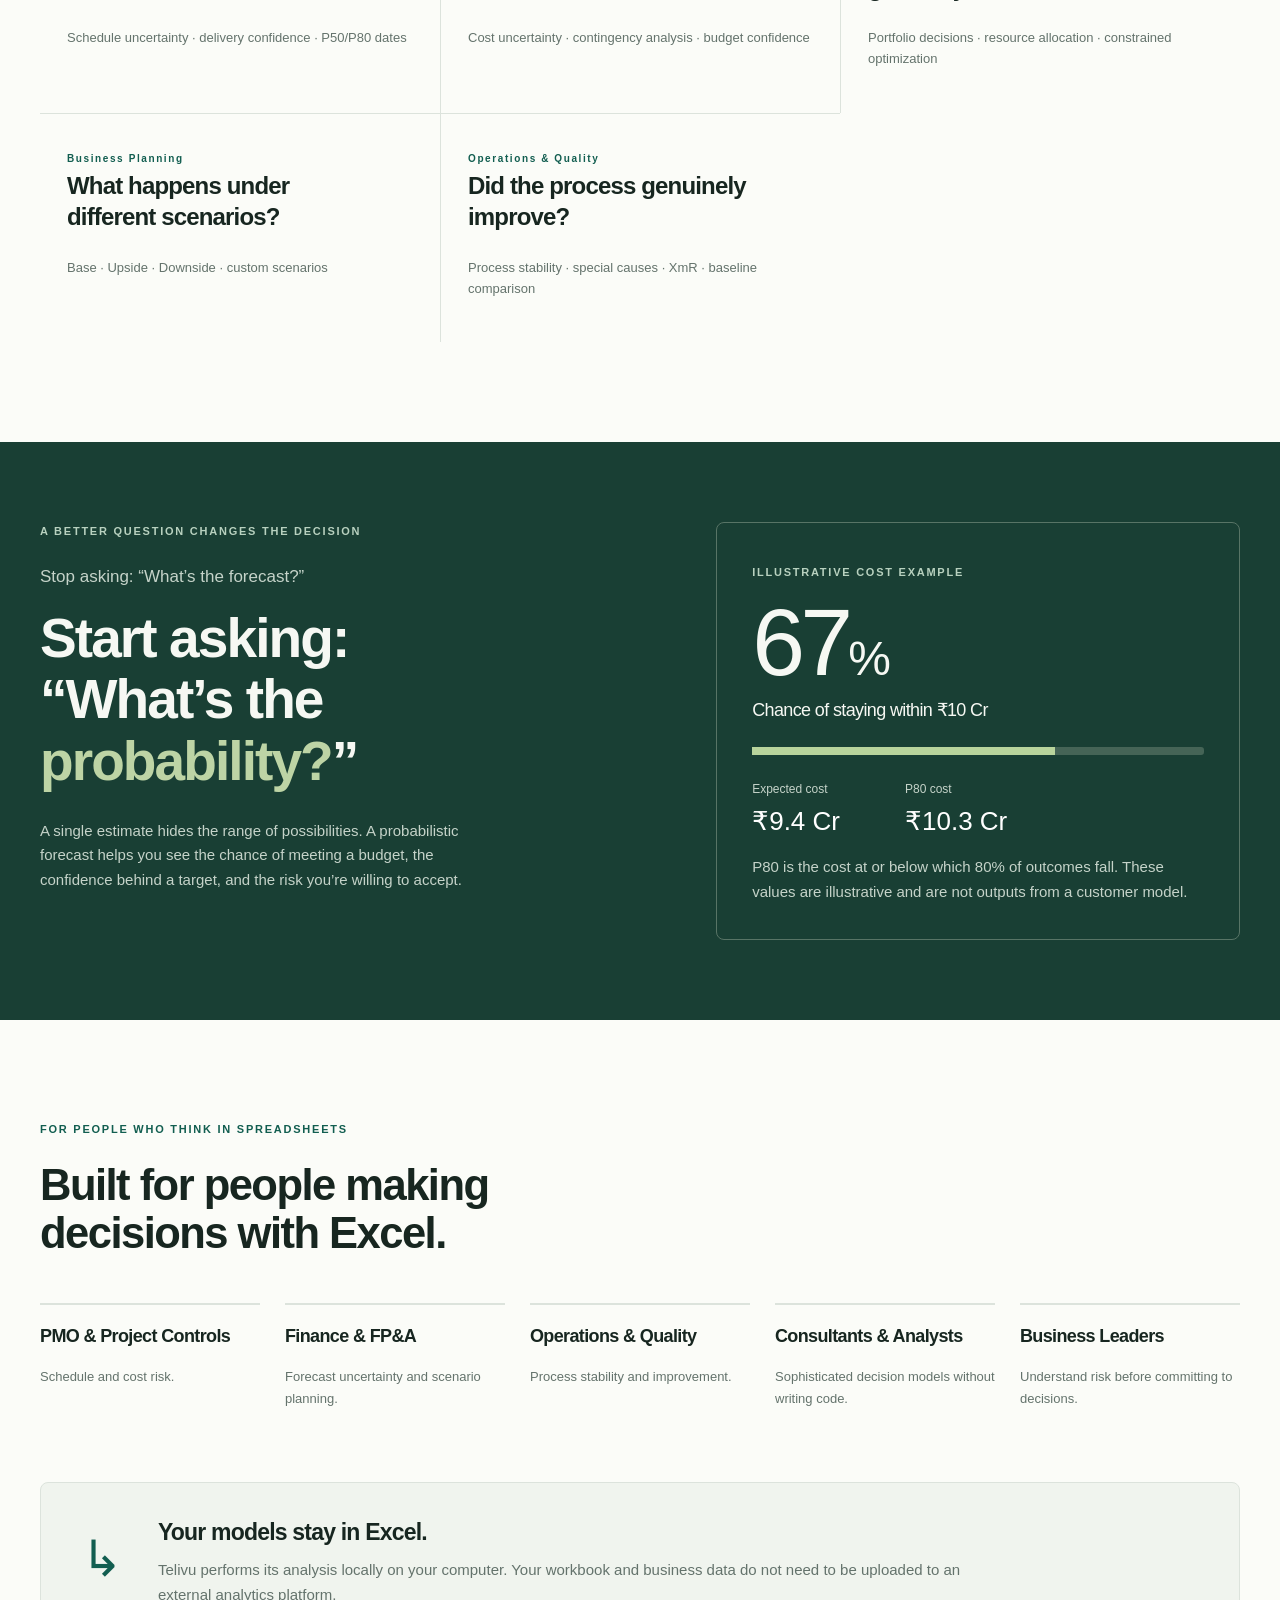
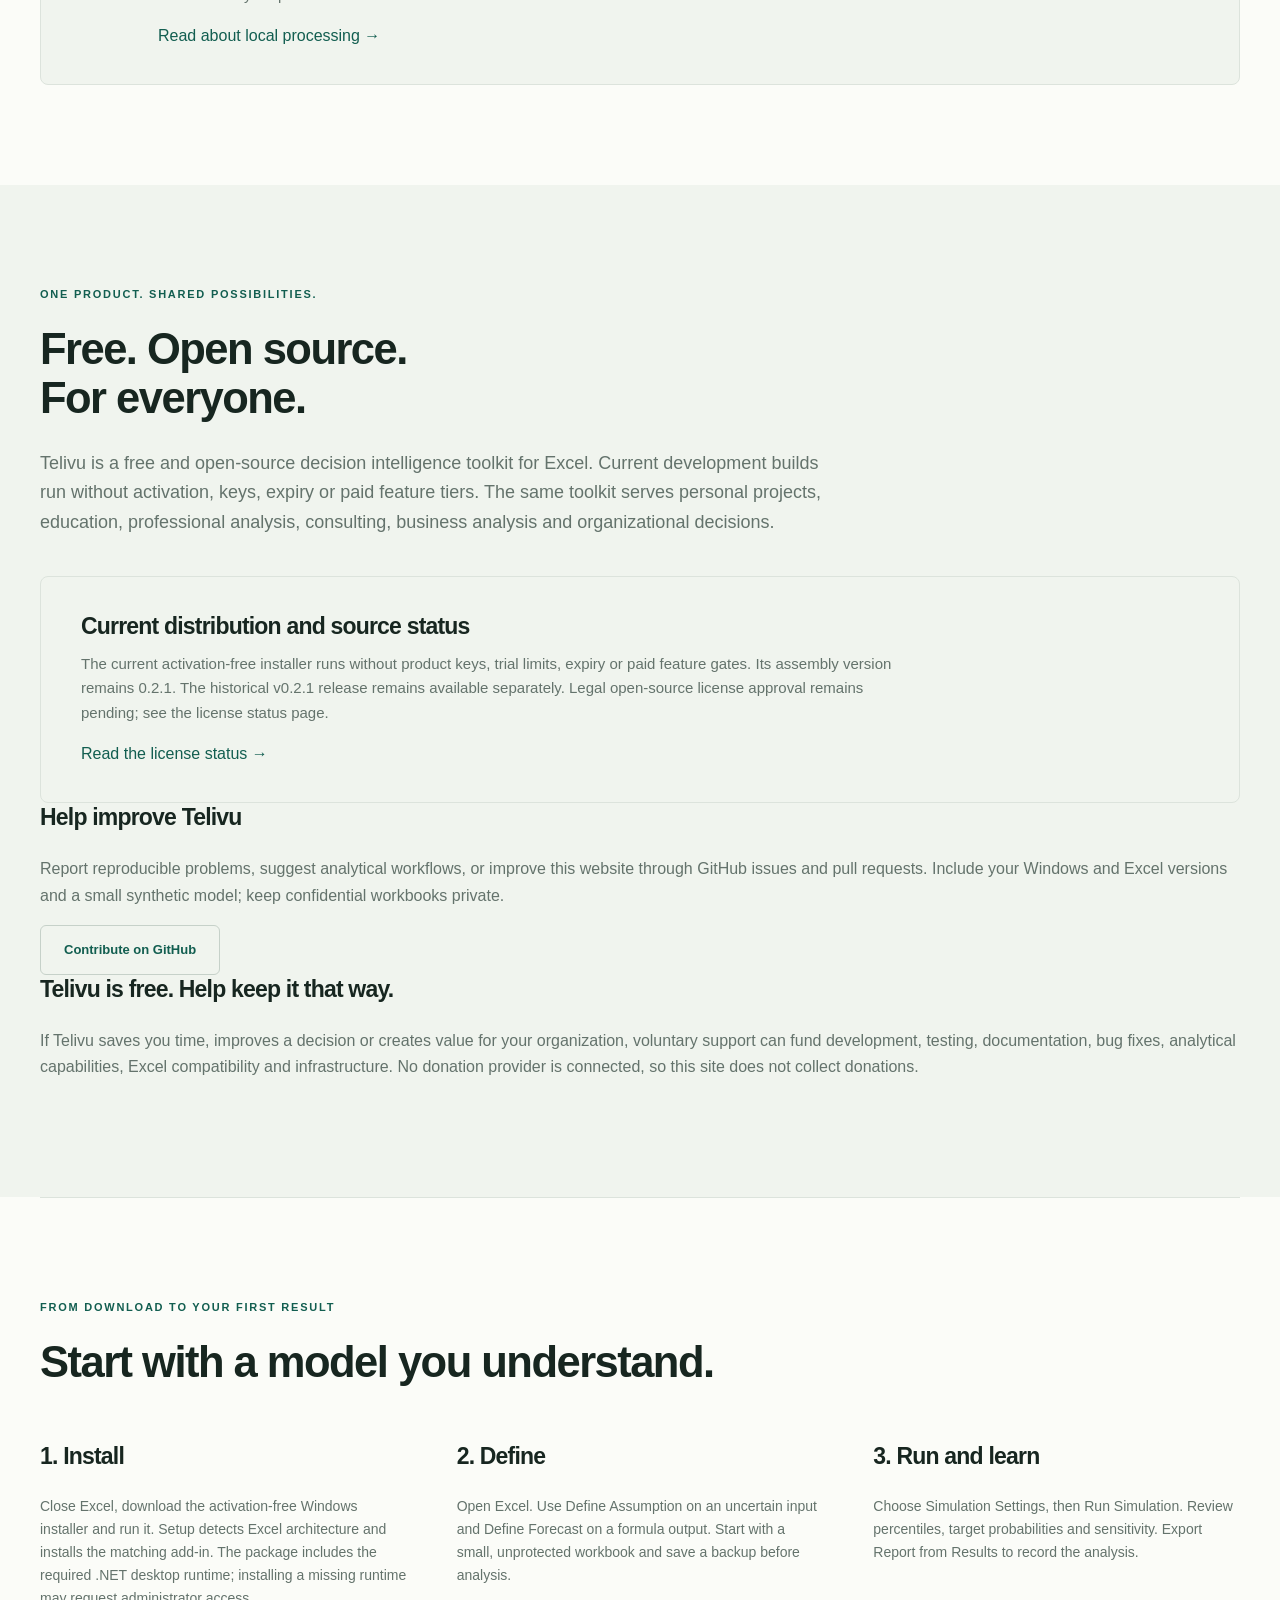
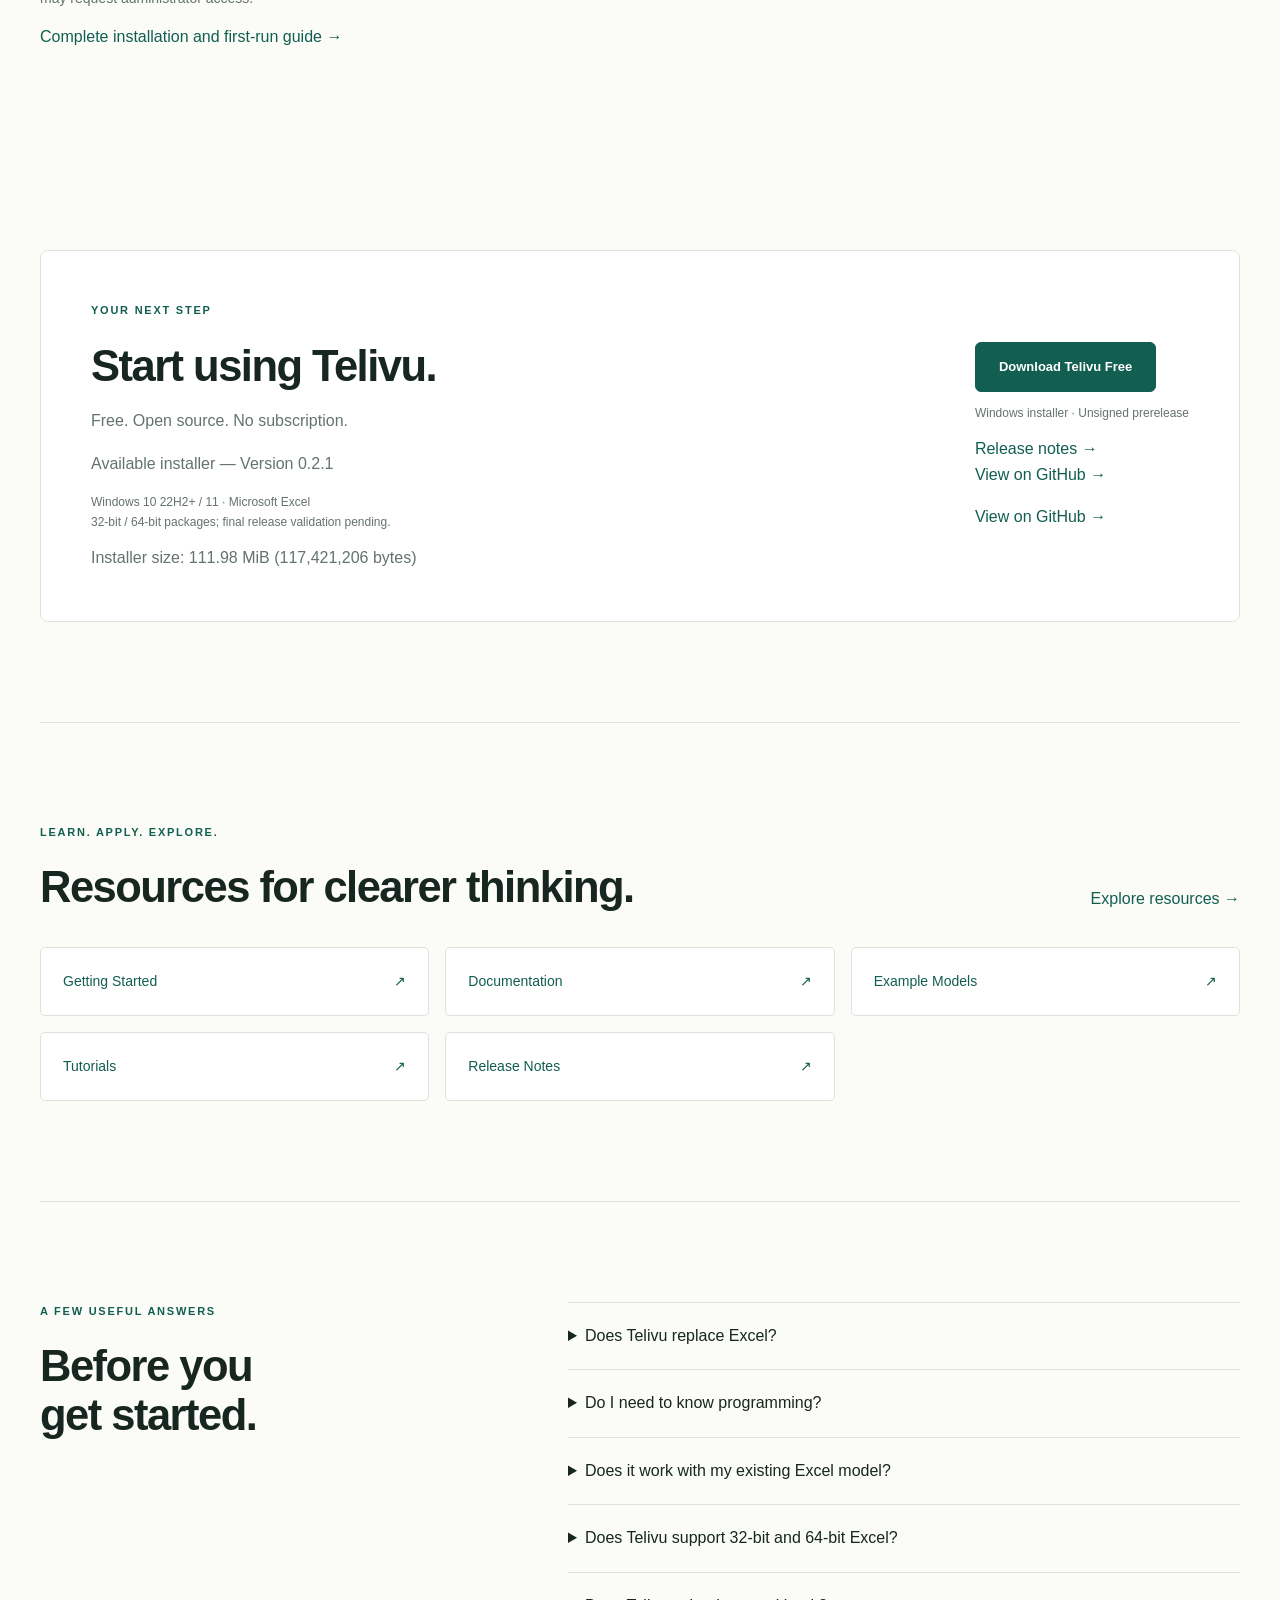
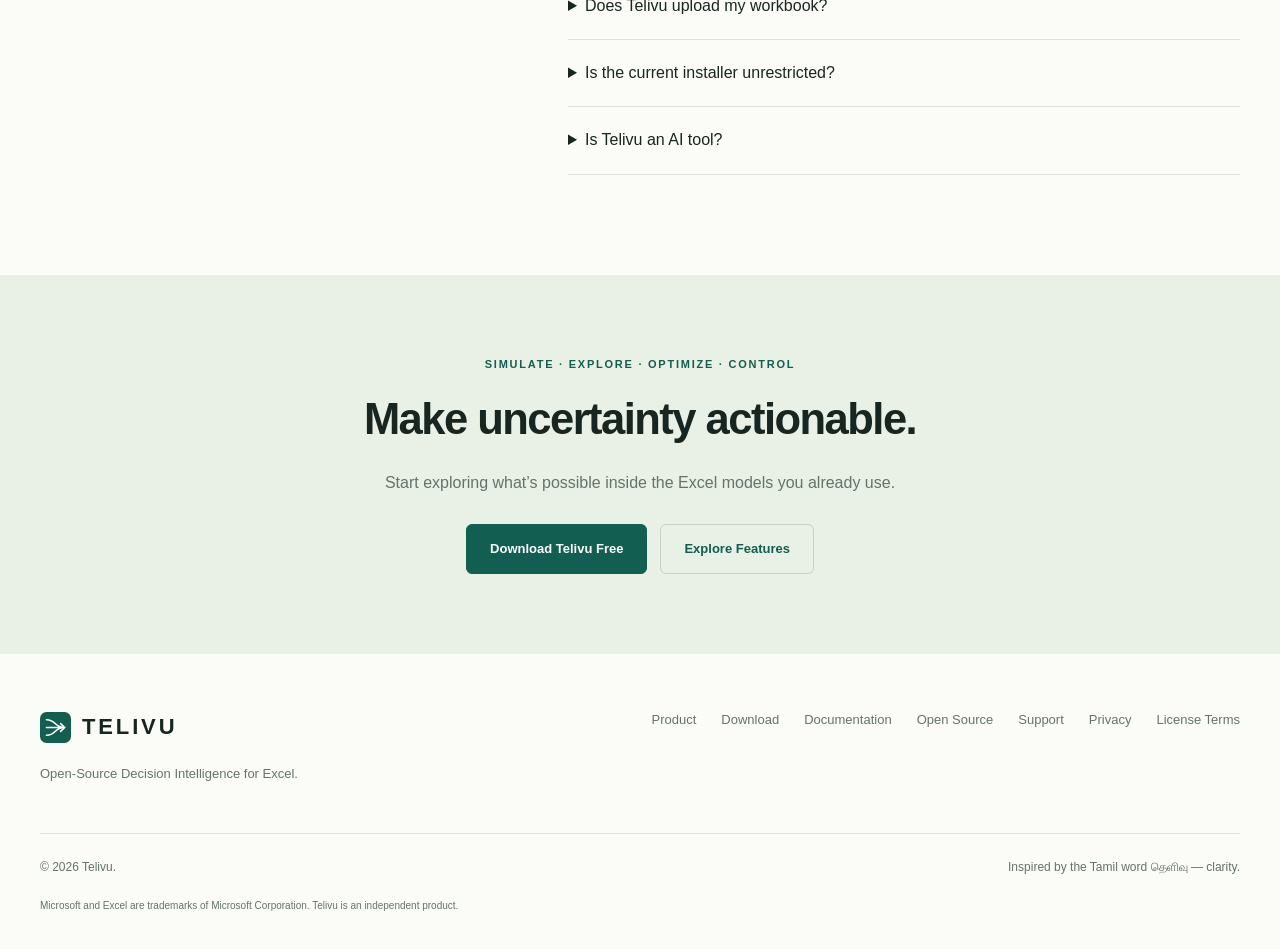
==== commit 8cd88104: "Publish activation-free installer download configuration and handoff" ====
--- a/site/index.html
+++ b/site/index.html
@@ -9,7 +9,7 @@
 <a class="skip" href="#main">Skip to content</a>
 <header class="header"><div class="wrap nav"><a class="brand" href="index.html"><img src="assets/brand/mark.svg" width="31" height="31" alt="">TELIVU</a><button class="menu-toggle" aria-controls="navigation" aria-expanded="false" hidden>Menu ☰</button><nav id="navigation" aria-label="Main navigation"><a href="index.html#product">Product</a><a href="index.html#features">Features</a><a href="index.html#how-it-works">How It Works</a><a href="index.html#use-cases">Use Cases</a><a href="index.html#getting-started">Getting Started</a><a href="index.html#resources">Documentation</a><a href="index.html#open-source">Open Source</a><a href="https://github.com/unrealvijay1/decision-risk-intelligence-excel">GitHub</a><a class="button small" data-download href="index.html#download">Download Telivu Free</a></nav></div></header>
 <main id="main">
-<section class="hero wrap"><div class="hero-copy"><p class="eyebrow">OPEN-SOURCE DECISION INTELLIGENCE FOR EXCEL</p><h1>Make better decisions.<br><em>Directly in Excel.</em></h1><p class="lead">Free and open-source Monte Carlo simulation, optimization, scenario analysis, sensitivity analysis and statistical process control — directly inside Microsoft Excel.</p><div class="actions"><a class="button" data-download href="#download">Download Telivu Free</a><a class="button secondary" href="https://github.com/unrealvijay1/decision-risk-intelligence-excel">View on GitHub</a></div><p class="fine">Current 0.2.1 installer retains legacy trial/activation. <a href="license/">Distribution and license status →</a></p><p class="compatibility">Microsoft Excel · Windows · 32 &amp; 64-bit packages*</p><p class="fine">*Final release validation for both Excel architectures is pending.</p><div class="capabilities">Free • Open Source • No Subscription • No Activation</div></div>
+<section class="hero wrap"><div class="hero-copy"><p class="eyebrow">OPEN-SOURCE DECISION INTELLIGENCE FOR EXCEL</p><h1>Make better decisions.<br><em>Directly in Excel.</em></h1><p class="lead">Free and open-source Monte Carlo simulation, optimization, scenario analysis, sensitivity analysis and statistical process control — directly inside Microsoft Excel.</p><div class="actions"><a class="button" data-download href="#download">Download Telivu Free</a><a class="button secondary" href="https://github.com/unrealvijay1/decision-risk-intelligence-excel">View on GitHub</a></div><p>The current activation-free installer runs without product keys, trial limits, expiry or paid feature gates. Its assembly version remains 0.2.1. The historical v0.2.1 release remains available separately. Legal open-source license approval remains pending; see the license status page.</p><p class="compatibility">Microsoft Excel · Windows · 32 &amp; 64-bit packages*</p><p class="fine">*Final release validation for both Excel architectures is pending.</p><div class="capabilities">Free • Open Source • No Subscription • No Activation</div></div>
 <figure class="hero-visual"><img src="assets/product/results.webp" width="1120" height="830" alt="Actual Telivu forecast results with cumulative probabilities and target calculator"><figcaption class="visual-note">Actual development capture · synthetic demonstration data</figcaption></figure></section>
 <div class="value-strip"><div class="wrap"><span>✓ No coding required</span><span>✓ Works with existing Excel models</span><span>✓ Thousands of simulated outcomes</span><span>✓ Built for business decisions</span></div></div>
 <section class="section wrap" id="product"><p class="eyebrow">FROM A SINGLE ANSWER TO A CLEARER DECISION</p><h2>Your spreadsheet gives you one answer.<br><span class="muted">Telivu shows you what could happen.</span></h2><div class="steps" id="how-it-works"><article><span class="step-number">01 <span>INPUTS →</span></span><h3>Define uncertainty</h3><p>Turn key Excel inputs into probability assumptions.</p><p class="fine">Normal · Triangular · PERT · Uniform · Lognormal · Discrete</p></article><article><span class="step-number">02 <span>SIMULATION →</span></span><h3>Simulate possibilities</h3><p>Run thousands of possible futures through your existing Excel model.</p></article><article><span class="step-number">03 <span>DECISION</span></span><h3>Make the decision</h3><p>Understand probabilities, confidence levels, sensitivities and the assumptions driving outcomes.</p></article></div></section>
@@ -33,8 +33,8 @@
 <article><span class="eyebrow">Operations &amp; Quality</span><h3>Did the process genuinely improve?</h3><p>Process stability · special causes · XmR · baseline comparison</p></article></div></section>
 <section class="probability-section"><div class="wrap probability-inner"><div><p class="eyebrow">A BETTER QUESTION CHANGES THE DECISION</p><p class="old-question">Stop asking: “What’s the forecast?”</p><h2>Start asking:<br>“What’s the<br><em>probability?</em>”</h2><p>A single estimate hides the range of possibilities. A probabilistic forecast helps you see the chance of meeting a budget, the confidence behind a target, and the risk you’re willing to accept.</p></div><div class="probability-explanation"><span class="eyebrow">ILLUSTRATIVE COST EXAMPLE</span><div class="large-stat">67<span>%</span></div><h3>Chance of staying within ₹10 Cr</h3><div class="probability-meter" aria-hidden="true"><span></span></div><div class="stat-pair"><p>Expected cost<strong>₹9.4 Cr</strong></p><p>P80 cost<strong>₹10.3 Cr</strong></p></div><p class="fine">P80 is the cost at or below which 80% of outcomes fall. These values are illustrative and are not outputs from a customer model.</p></div></div></section>
 <section class="section wrap"><p class="eyebrow">FOR PEOPLE WHO THINK IN SPREADSHEETS</p><h2>Built for people making<br>decisions with Excel.</h2><div class="audiences"><article><h3>PMO &amp; Project Controls</h3><p>Schedule and cost risk.</p></article><article><h3>Finance &amp; FP&amp;A</h3><p>Forecast uncertainty and scenario planning.</p></article><article><h3>Operations &amp; Quality</h3><p>Process stability and improvement.</p></article><article><h3>Consultants &amp; Analysts</h3><p>Sophisticated decision models without writing code.</p></article><article><h3>Business Leaders</h3><p>Understand risk before committing to decisions.</p></article></div><div class="local-panel"><span class="local-icon" aria-hidden="true">↳</span><div><h3>Your models stay in Excel.</h3><p>Telivu performs its analysis locally on your computer. Your workbook and business data do not need to be uploaded to an external analytics platform. </p><a href="privacy/">Read about local processing →</a></div></div></section>
-<section class="tinted" id="open-source"><div class="section wrap"><p class="eyebrow">ONE PRODUCT. SHARED POSSIBILITIES.</p><h2>Free. Open source.<br>For everyone.</h2><p class="section-lead">Telivu is a free and open-source decision intelligence toolkit for Excel. Current development builds run without activation, keys, expiry or paid feature tiers. The same toolkit serves personal projects, education, professional analysis, consulting, business analysis and organizational decisions.</p><div class="local-panel"><div><h3>Current distribution and source status</h3><p>The available 0.2.1 installer still contains a 30-day trial and offline activation. The current development source removes those restrictions; an activation-free public release requires separate authorization. An open-source license has not yet been selected, and the application source is available in its existing GitHub repository; the Telivu website repository hosts the website and release assets. This website does not grant rights to redistribute or modify the application.</p><a href="license/">Read the license status →</a></div></div><h3>Help improve Telivu</h3><p>Report reproducible problems, suggest analytical workflows, or improve this website through GitHub issues and pull requests. Include your Windows and Excel versions and a small synthetic model; keep confidential workbooks private.</p><a class="button secondary" href="https://github.com/unrealvijay1/decision-risk-intelligence-excel/issues">Contribute on GitHub</a><h3>Telivu is free. Help keep it that way.</h3><p>If Telivu saves you time, improves a decision or creates value for your organization, voluntary support can fund development, testing, documentation, bug fixes, analytical capabilities, Excel compatibility and infrastructure. No donation provider is connected, so this site does not collect donations.</p></div></section>
-<section class="section wrap border-top" id="getting-started"><p class="eyebrow">FROM DOWNLOAD TO YOUR FIRST RESULT</p><h2>Start with a model you understand.</h2><div class="steps"><article><h3>1. Install</h3><p>Close Excel, download the existing Windows installer and run it. Setup detects Excel architecture and installs the matching add-in. The package includes the required .NET desktop runtime; installing a missing runtime may request administrator access.</p></article><article><h3>2. Define</h3><p>Open Excel. Use Define Assumption on an uncertain input and Define Forecast on a formula output. Start with a small, unprotected workbook and save a backup before analysis.</p></article><article><h3>3. Run and learn</h3><p>Choose Simulation Settings, then Run Simulation. Review percentiles, target probabilities and sensitivity. Export Report from Results to record the analysis.</p></article></div><a href="resources/getting-started/">Complete installation and first-run guide →</a></section><section class="section wrap" id="download"><div class="download-panel"><div><p class="eyebrow">YOUR NEXT STEP</p><h2>Start using Telivu.</h2><p>Free. Open source. No subscription.</p><p>Available installer — Version <span data-version>0.2.1</span></p><p class="fine">Windows 10 22H2+ / 11 · Microsoft Excel<br>32-bit / 64-bit packages; final release validation pending.</p><p data-installer-size hidden></p></div><div><a class="button" data-download href="#download">Download Telivu Free</a><p class="fine" data-download-status>Windows installer · Unsigned prerelease</p><a data-release-notes href="resources/release-notes/">Release notes →</a><p><a href="https://github.com/unrealvijay1/decision-risk-intelligence-excel">View on GitHub →</a></p><p><a href="https://github.com/unrealvijay1/decision-risk-intelligence-excel">View on GitHub →</a></p></div></div></section>
+<section class="tinted" id="open-source"><div class="section wrap"><p class="eyebrow">ONE PRODUCT. SHARED POSSIBILITIES.</p><h2>Free. Open source.<br>For everyone.</h2><p class="section-lead">Telivu is a free and open-source decision intelligence toolkit for Excel. Current development builds run without activation, keys, expiry or paid feature tiers. The same toolkit serves personal projects, education, professional analysis, consulting, business analysis and organizational decisions.</p><div class="local-panel"><div><h3>Current distribution and source status</h3><p>The current activation-free installer runs without product keys, trial limits, expiry or paid feature gates. Its assembly version remains 0.2.1. The historical v0.2.1 release remains available separately. Legal open-source license approval remains pending; see the license status page.</p><a href="license/">Read the license status →</a></div></div><h3>Help improve Telivu</h3><p>Report reproducible problems, suggest analytical workflows, or improve this website through GitHub issues and pull requests. Include your Windows and Excel versions and a small synthetic model; keep confidential workbooks private.</p><a class="button secondary" href="https://github.com/unrealvijay1/decision-risk-intelligence-excel/issues">Contribute on GitHub</a><h3>Telivu is free. Help keep it that way.</h3><p>If Telivu saves you time, improves a decision or creates value for your organization, voluntary support can fund development, testing, documentation, bug fixes, analytical capabilities, Excel compatibility and infrastructure. No donation provider is connected, so this site does not collect donations.</p></div></section>
+<section class="section wrap border-top" id="getting-started"><p class="eyebrow">FROM DOWNLOAD TO YOUR FIRST RESULT</p><h2>Start with a model you understand.</h2><div class="steps"><article><h3>1. Install</h3><p>Close Excel, download the activation-free Windows installer and run it. Setup detects Excel architecture and installs the matching add-in. The package includes the required .NET desktop runtime; installing a missing runtime may request administrator access.</p></article><article><h3>2. Define</h3><p>Open Excel. Use Define Assumption on an uncertain input and Define Forecast on a formula output. Start with a small, unprotected workbook and save a backup before analysis.</p></article><article><h3>3. Run and learn</h3><p>Choose Simulation Settings, then Run Simulation. Review percentiles, target probabilities and sensitivity. Export Report from Results to record the analysis.</p></article></div><a href="resources/getting-started/">Complete installation and first-run guide →</a></section><section class="section wrap" id="download"><div class="download-panel"><div><p class="eyebrow">YOUR NEXT STEP</p><h2>Start using Telivu.</h2><p>Free. Open source. No subscription.</p><p>Available installer — Version <span data-version>0.2.1</span></p><p class="fine">Windows 10 22H2+ / 11 · Microsoft Excel<br>32-bit / 64-bit packages; final release validation pending.</p><p data-installer-size hidden></p></div><div><a class="button" data-download href="#download">Download Telivu Free</a><p class="fine" data-download-status>Windows installer · Unsigned prerelease</p><a data-release-notes href="resources/release-notes/">Release notes →</a><p><a href="https://github.com/unrealvijay1/decision-risk-intelligence-excel">View on GitHub →</a></p><p><a href="https://github.com/unrealvijay1/decision-risk-intelligence-excel">View on GitHub →</a></p></div></div></section>
 <section class="section wrap border-top" id="resources"><div class="section-intro"><div><p class="eyebrow">LEARN. APPLY. EXPLORE.</p><h2>Resources for clearer thinking.</h2></div><a href="resources/">Explore resources →</a></div><div class="resource-links"><a href="resources/getting-started/">Getting Started <span>↗</span></a><a href="resources/documentation/">Documentation <span>↗</span></a><a href="resources/example-models/">Example Models <span>↗</span></a><a href="resources/tutorials/">Tutorials <span>↗</span></a><a href="resources/release-notes/">Release Notes <span>↗</span></a></div></section>
 <section class="section wrap border-top" id="faq"><div class="faq-layout"><div><p class="eyebrow">A FEW USEFUL ANSWERS</p><h2>Before you<br>get started.</h2></div><div class="faq">
 <details><summary>Does Telivu replace Excel?</summary><p>No. Telivu extends Microsoft Excel with decision-analysis capabilities.</p></details>
@@ -42,7 +42,7 @@
 <details><summary>Does it work with my existing Excel model?</summary><p>Telivu is designed for Excel-based models. Inputs, forecasts and references must meet supported configuration requirements. Workbook protection, external dependencies and calculation behavior may affect compatibility.</p></details>
 <details><summary>Does Telivu support 32-bit and 64-bit Excel?</summary><p>Both x86 and x64 packages are built. Final clean-machine validation for both Excel architectures remains a release gate; the available installer is an unsigned prerelease. Windows is required.</p></details>
 <details><summary>Does Telivu upload my workbook?</summary><p>Current analysis runs locally through Excel on your computer. Workbook data is not uploaded to an analytics service. Current licensing also uses local offline validation.</p></details>
-<details><summary>Is the current installer unrestricted?</summary><p>Development builds now run without activation. The existing 0.2.1 installer retains its 30-day trial and activation checks. Publishing an activation-free release and approving the legal open-source license are separate owner decisions.</p></details>
+<details><summary>Is the current installer unrestricted?</summary><p>The current activation-free installer runs without product keys, trial limits, expiry or paid feature gates. Its assembly version remains 0.2.1. The historical v0.2.1 release remains available separately. Legal open-source license approval remains pending; see the license status page.</p></details>
 <details><summary>Is Telivu an AI tool?</summary><p>Telivu is a quantitative decision-analysis tool. Its core simulation, optimization and statistical methods produce analytical results rather than relying on generative AI. Fixed seeds support reproducible simulations under the same model and settings.</p></details>
 </div></div></section>
 <section class="closing"><div class="wrap"><p class="eyebrow">SIMULATE · EXPLORE · OPTIMIZE · CONTROL</p><h2>Make uncertainty actionable.</h2><p>Start exploring what’s possible inside the Excel models you already use.</p><div class="actions"><a class="button" data-download href="#download">Download Telivu Free</a><a class="button secondary" href="#features">Explore Features</a></div></div></section>
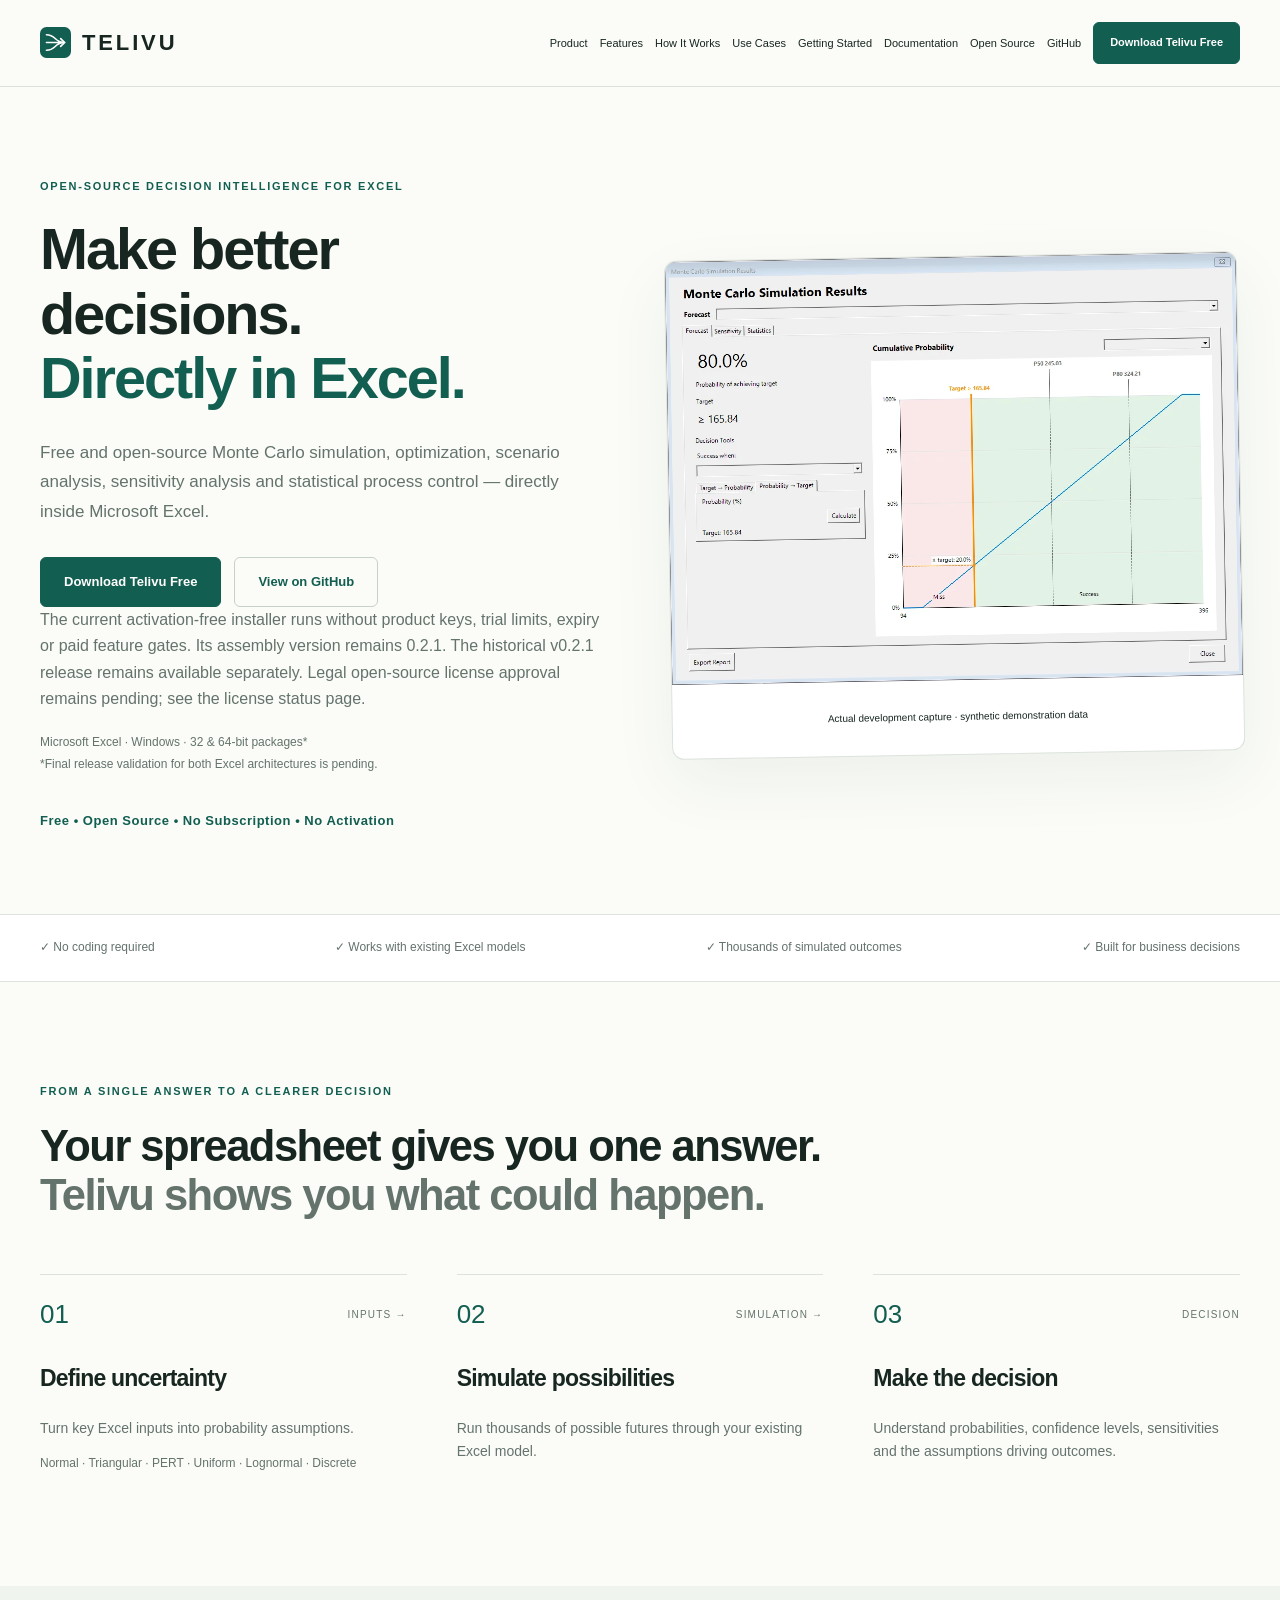
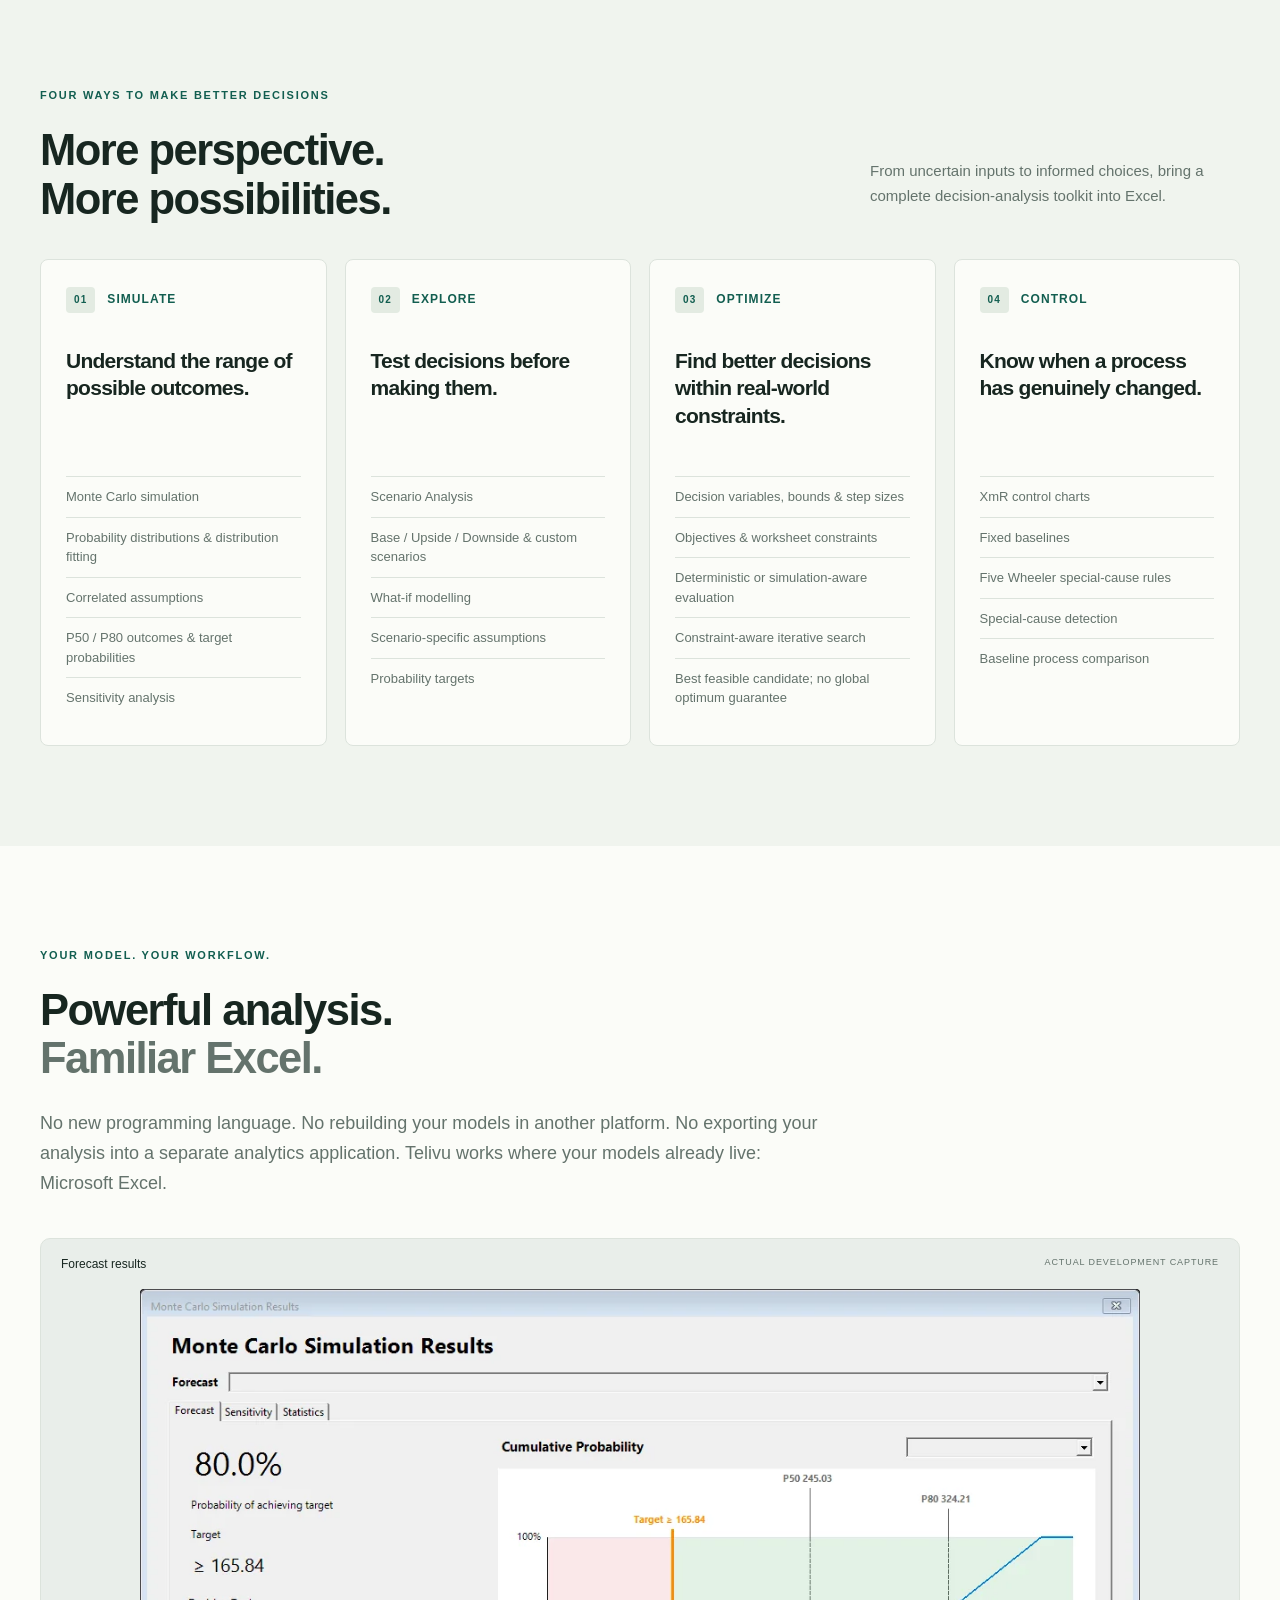
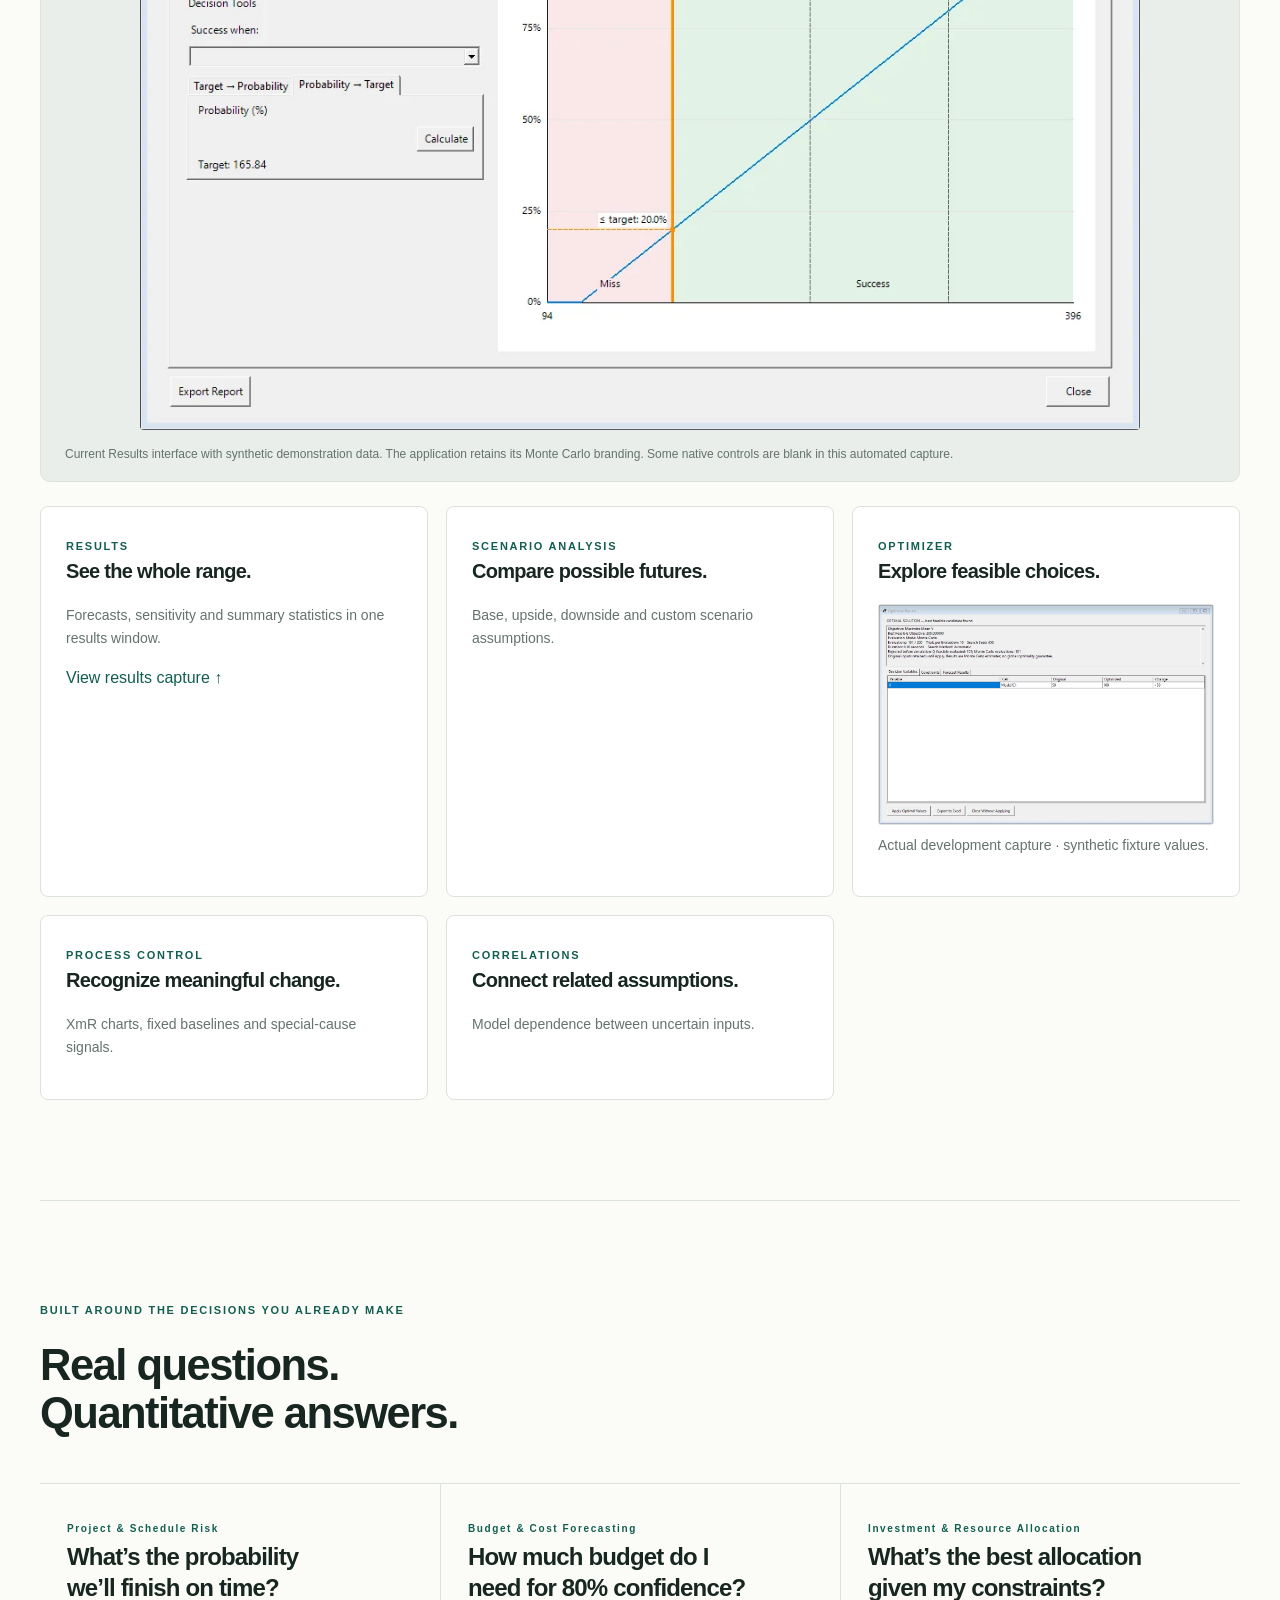
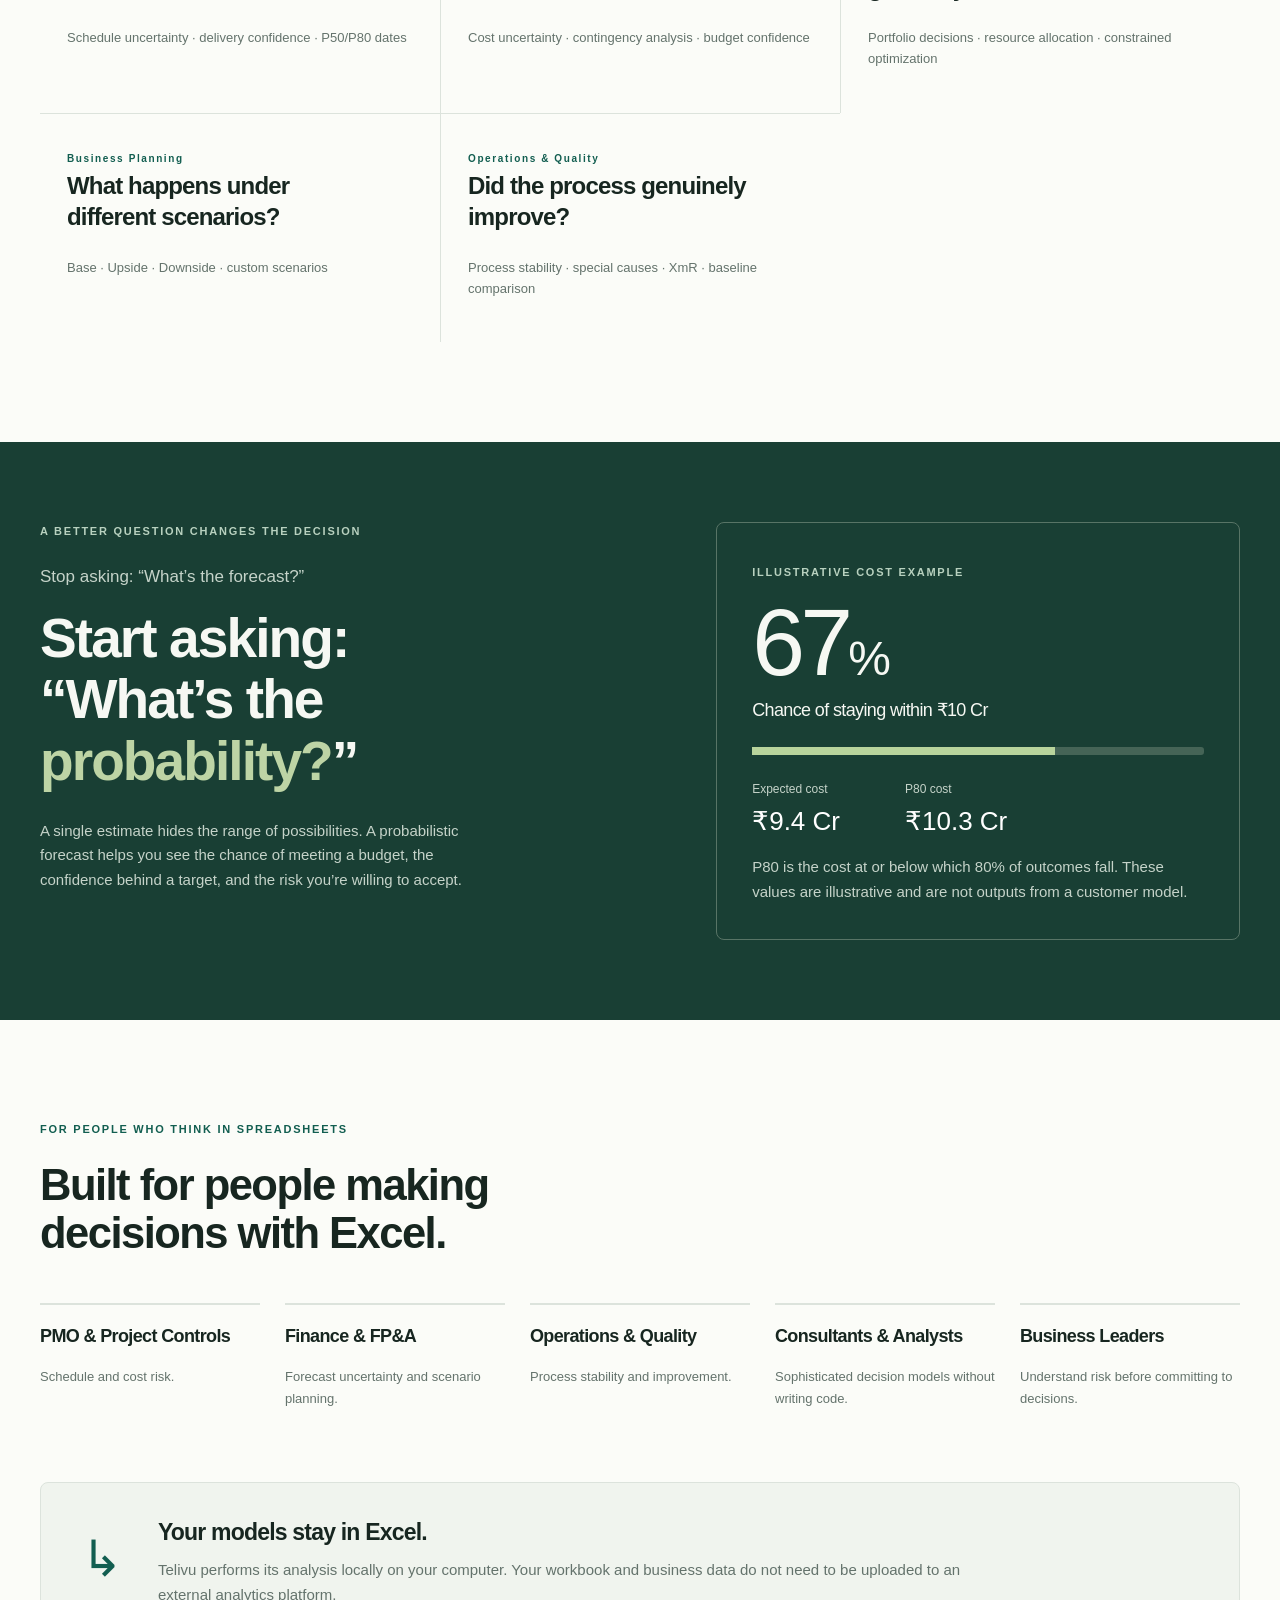
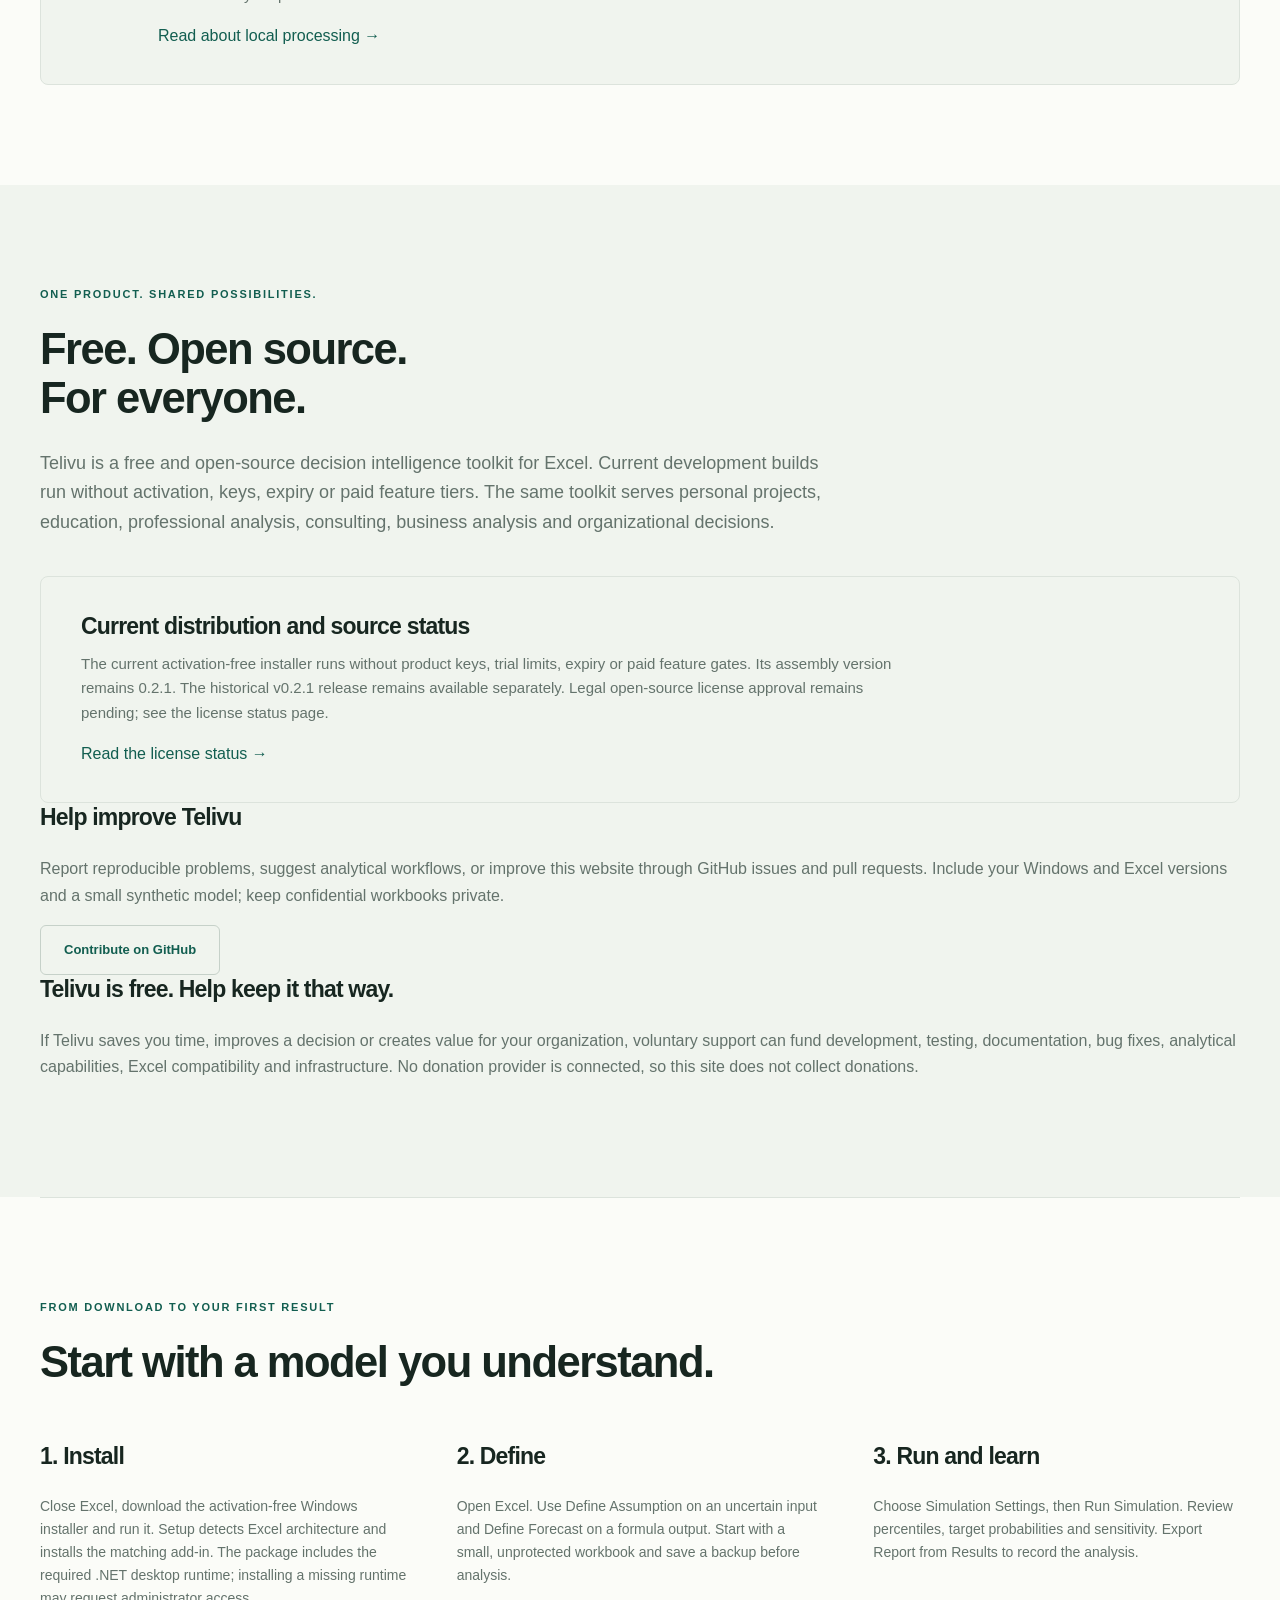
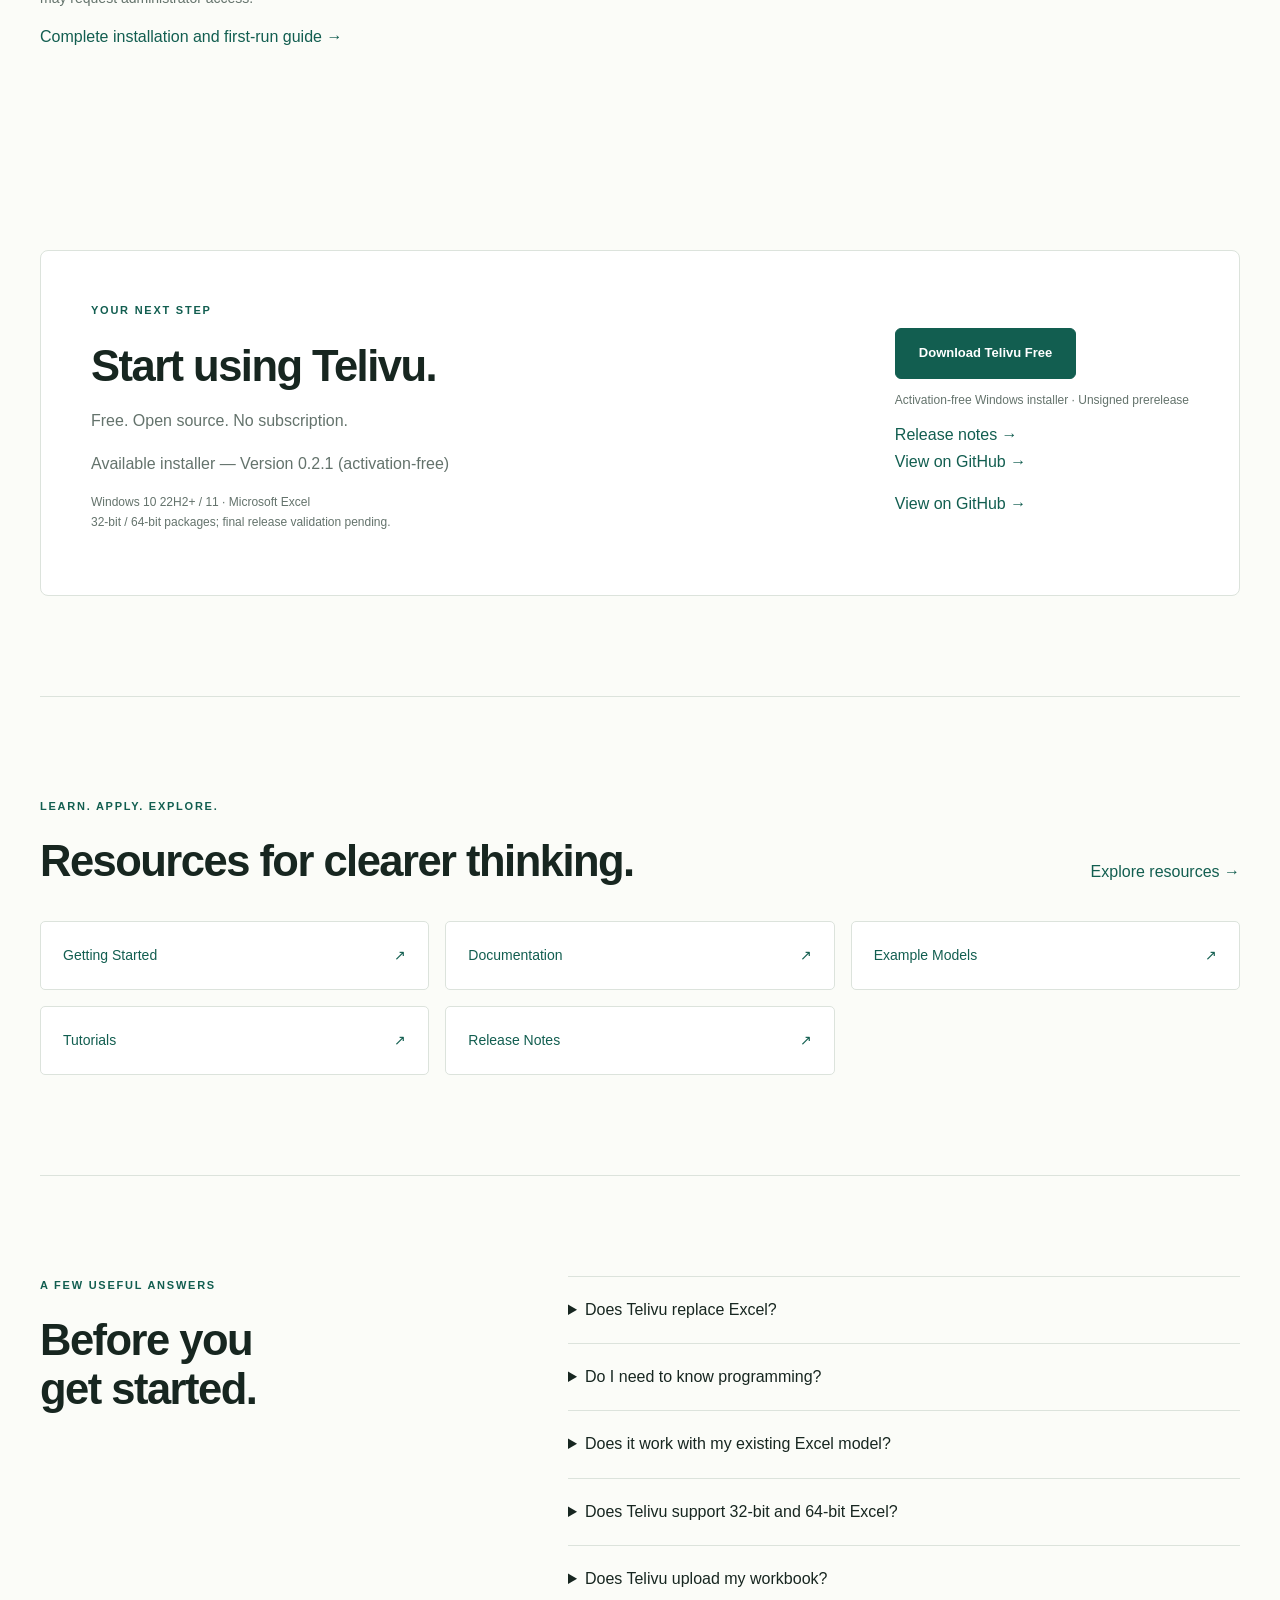
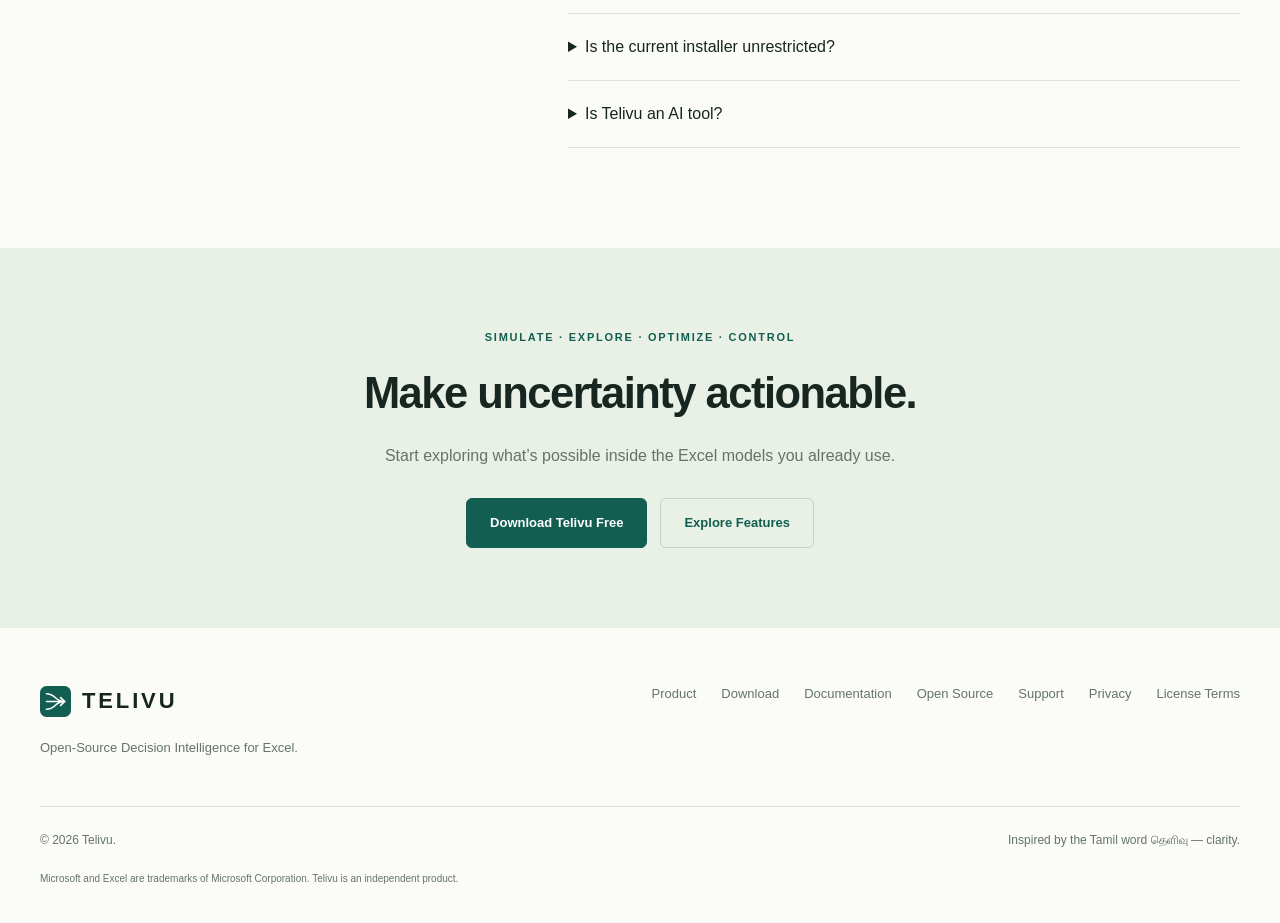
==== commit 967f94a3: "Distinguish activation-free release and refresh website configuration cache" ====
--- a/site/index.html
+++ b/site/index.html
@@ -4,7 +4,7 @@
 <meta name="description" content="Simulation, scenario analysis, optimization and statistical process control directly inside Microsoft Excel. Turn uncertainty into better decisions with Telivu.">
 <meta property="og:type" content="website"><meta property="og:title" content="Telivu — Open-Source Decision Intelligence for Excel"><meta property="og:description" content="Clarity in uncertainty. Decision analysis for Excel.">
 <meta name="twitter:card" content="summary_large_image"><meta name="twitter:title" content="Telivu — Open-Source Decision Intelligence for Excel"><meta name="twitter:description" content="Simulation, scenarios, optimization and process control for Excel."><meta name="theme-color" content="#125e50">
-<link rel="icon" href="assets/brand/mark.svg" type="image/svg+xml"><link rel="stylesheet" href="css/site.css"><script src="site-config.js" defer></script><script src="js/site.js" defer></script>
+<link rel="icon" href="assets/brand/mark.svg" type="image/svg+xml"><link rel="stylesheet" href="css/site.css"><script src="site-config.js?release=activation-free-1" defer></script><script src="js/site.js?release=activation-free-1" defer></script>
 </head><body>
 <a class="skip" href="#main">Skip to content</a>
 <header class="header"><div class="wrap nav"><a class="brand" href="index.html"><img src="assets/brand/mark.svg" width="31" height="31" alt="">TELIVU</a><button class="menu-toggle" aria-controls="navigation" aria-expanded="false" hidden>Menu ☰</button><nav id="navigation" aria-label="Main navigation"><a href="index.html#product">Product</a><a href="index.html#features">Features</a><a href="index.html#how-it-works">How It Works</a><a href="index.html#use-cases">Use Cases</a><a href="index.html#getting-started">Getting Started</a><a href="index.html#resources">Documentation</a><a href="index.html#open-source">Open Source</a><a href="https://github.com/unrealvijay1/decision-risk-intelligence-excel">GitHub</a><a class="button small" data-download href="index.html#download">Download Telivu Free</a></nav></div></header>
@@ -34,7 +34,7 @@
 <section class="probability-section"><div class="wrap probability-inner"><div><p class="eyebrow">A BETTER QUESTION CHANGES THE DECISION</p><p class="old-question">Stop asking: “What’s the forecast?”</p><h2>Start asking:<br>“What’s the<br><em>probability?</em>”</h2><p>A single estimate hides the range of possibilities. A probabilistic forecast helps you see the chance of meeting a budget, the confidence behind a target, and the risk you’re willing to accept.</p></div><div class="probability-explanation"><span class="eyebrow">ILLUSTRATIVE COST EXAMPLE</span><div class="large-stat">67<span>%</span></div><h3>Chance of staying within ₹10 Cr</h3><div class="probability-meter" aria-hidden="true"><span></span></div><div class="stat-pair"><p>Expected cost<strong>₹9.4 Cr</strong></p><p>P80 cost<strong>₹10.3 Cr</strong></p></div><p class="fine">P80 is the cost at or below which 80% of outcomes fall. These values are illustrative and are not outputs from a customer model.</p></div></div></section>
 <section class="section wrap"><p class="eyebrow">FOR PEOPLE WHO THINK IN SPREADSHEETS</p><h2>Built for people making<br>decisions with Excel.</h2><div class="audiences"><article><h3>PMO &amp; Project Controls</h3><p>Schedule and cost risk.</p></article><article><h3>Finance &amp; FP&amp;A</h3><p>Forecast uncertainty and scenario planning.</p></article><article><h3>Operations &amp; Quality</h3><p>Process stability and improvement.</p></article><article><h3>Consultants &amp; Analysts</h3><p>Sophisticated decision models without writing code.</p></article><article><h3>Business Leaders</h3><p>Understand risk before committing to decisions.</p></article></div><div class="local-panel"><span class="local-icon" aria-hidden="true">↳</span><div><h3>Your models stay in Excel.</h3><p>Telivu performs its analysis locally on your computer. Your workbook and business data do not need to be uploaded to an external analytics platform. </p><a href="privacy/">Read about local processing →</a></div></div></section>
 <section class="tinted" id="open-source"><div class="section wrap"><p class="eyebrow">ONE PRODUCT. SHARED POSSIBILITIES.</p><h2>Free. Open source.<br>For everyone.</h2><p class="section-lead">Telivu is a free and open-source decision intelligence toolkit for Excel. Current development builds run without activation, keys, expiry or paid feature tiers. The same toolkit serves personal projects, education, professional analysis, consulting, business analysis and organizational decisions.</p><div class="local-panel"><div><h3>Current distribution and source status</h3><p>The current activation-free installer runs without product keys, trial limits, expiry or paid feature gates. Its assembly version remains 0.2.1. The historical v0.2.1 release remains available separately. Legal open-source license approval remains pending; see the license status page.</p><a href="license/">Read the license status →</a></div></div><h3>Help improve Telivu</h3><p>Report reproducible problems, suggest analytical workflows, or improve this website through GitHub issues and pull requests. Include your Windows and Excel versions and a small synthetic model; keep confidential workbooks private.</p><a class="button secondary" href="https://github.com/unrealvijay1/decision-risk-intelligence-excel/issues">Contribute on GitHub</a><h3>Telivu is free. Help keep it that way.</h3><p>If Telivu saves you time, improves a decision or creates value for your organization, voluntary support can fund development, testing, documentation, bug fixes, analytical capabilities, Excel compatibility and infrastructure. No donation provider is connected, so this site does not collect donations.</p></div></section>
-<section class="section wrap border-top" id="getting-started"><p class="eyebrow">FROM DOWNLOAD TO YOUR FIRST RESULT</p><h2>Start with a model you understand.</h2><div class="steps"><article><h3>1. Install</h3><p>Close Excel, download the activation-free Windows installer and run it. Setup detects Excel architecture and installs the matching add-in. The package includes the required .NET desktop runtime; installing a missing runtime may request administrator access.</p></article><article><h3>2. Define</h3><p>Open Excel. Use Define Assumption on an uncertain input and Define Forecast on a formula output. Start with a small, unprotected workbook and save a backup before analysis.</p></article><article><h3>3. Run and learn</h3><p>Choose Simulation Settings, then Run Simulation. Review percentiles, target probabilities and sensitivity. Export Report from Results to record the analysis.</p></article></div><a href="resources/getting-started/">Complete installation and first-run guide →</a></section><section class="section wrap" id="download"><div class="download-panel"><div><p class="eyebrow">YOUR NEXT STEP</p><h2>Start using Telivu.</h2><p>Free. Open source. No subscription.</p><p>Available installer — Version <span data-version>0.2.1</span></p><p class="fine">Windows 10 22H2+ / 11 · Microsoft Excel<br>32-bit / 64-bit packages; final release validation pending.</p><p data-installer-size hidden></p></div><div><a class="button" data-download href="#download">Download Telivu Free</a><p class="fine" data-download-status>Windows installer · Unsigned prerelease</p><a data-release-notes href="resources/release-notes/">Release notes →</a><p><a href="https://github.com/unrealvijay1/decision-risk-intelligence-excel">View on GitHub →</a></p><p><a href="https://github.com/unrealvijay1/decision-risk-intelligence-excel">View on GitHub →</a></p></div></div></section>
+<section class="section wrap border-top" id="getting-started"><p class="eyebrow">FROM DOWNLOAD TO YOUR FIRST RESULT</p><h2>Start with a model you understand.</h2><div class="steps"><article><h3>1. Install</h3><p>Close Excel, download the activation-free Windows installer and run it. Setup detects Excel architecture and installs the matching add-in. The package includes the required .NET desktop runtime; installing a missing runtime may request administrator access.</p></article><article><h3>2. Define</h3><p>Open Excel. Use Define Assumption on an uncertain input and Define Forecast on a formula output. Start with a small, unprotected workbook and save a backup before analysis.</p></article><article><h3>3. Run and learn</h3><p>Choose Simulation Settings, then Run Simulation. Review percentiles, target probabilities and sensitivity. Export Report from Results to record the analysis.</p></article></div><a href="resources/getting-started/">Complete installation and first-run guide →</a></section><section class="section wrap" id="download"><div class="download-panel"><div><p class="eyebrow">YOUR NEXT STEP</p><h2>Start using Telivu.</h2><p>Free. Open source. No subscription.</p><p>Available installer — Version <span data-version>0.2.1</span> (activation-free)</p><p class="fine">Windows 10 22H2+ / 11 · Microsoft Excel<br>32-bit / 64-bit packages; final release validation pending.</p><p data-installer-size hidden></p></div><div><a class="button" data-download href="#download">Download Telivu Free</a><p class="fine" data-download-status>Activation-free Windows installer · Unsigned prerelease</p><a data-release-notes href="resources/release-notes/">Release notes →</a><p><a href="https://github.com/unrealvijay1/decision-risk-intelligence-excel">View on GitHub →</a></p><p><a href="https://github.com/unrealvijay1/decision-risk-intelligence-excel">View on GitHub →</a></p></div></div></section>
 <section class="section wrap border-top" id="resources"><div class="section-intro"><div><p class="eyebrow">LEARN. APPLY. EXPLORE.</p><h2>Resources for clearer thinking.</h2></div><a href="resources/">Explore resources →</a></div><div class="resource-links"><a href="resources/getting-started/">Getting Started <span>↗</span></a><a href="resources/documentation/">Documentation <span>↗</span></a><a href="resources/example-models/">Example Models <span>↗</span></a><a href="resources/tutorials/">Tutorials <span>↗</span></a><a href="resources/release-notes/">Release Notes <span>↗</span></a></div></section>
 <section class="section wrap border-top" id="faq"><div class="faq-layout"><div><p class="eyebrow">A FEW USEFUL ANSWERS</p><h2>Before you<br>get started.</h2></div><div class="faq">
 <details><summary>Does Telivu replace Excel?</summary><p>No. Telivu extends Microsoft Excel with decision-analysis capabilities.</p></details>
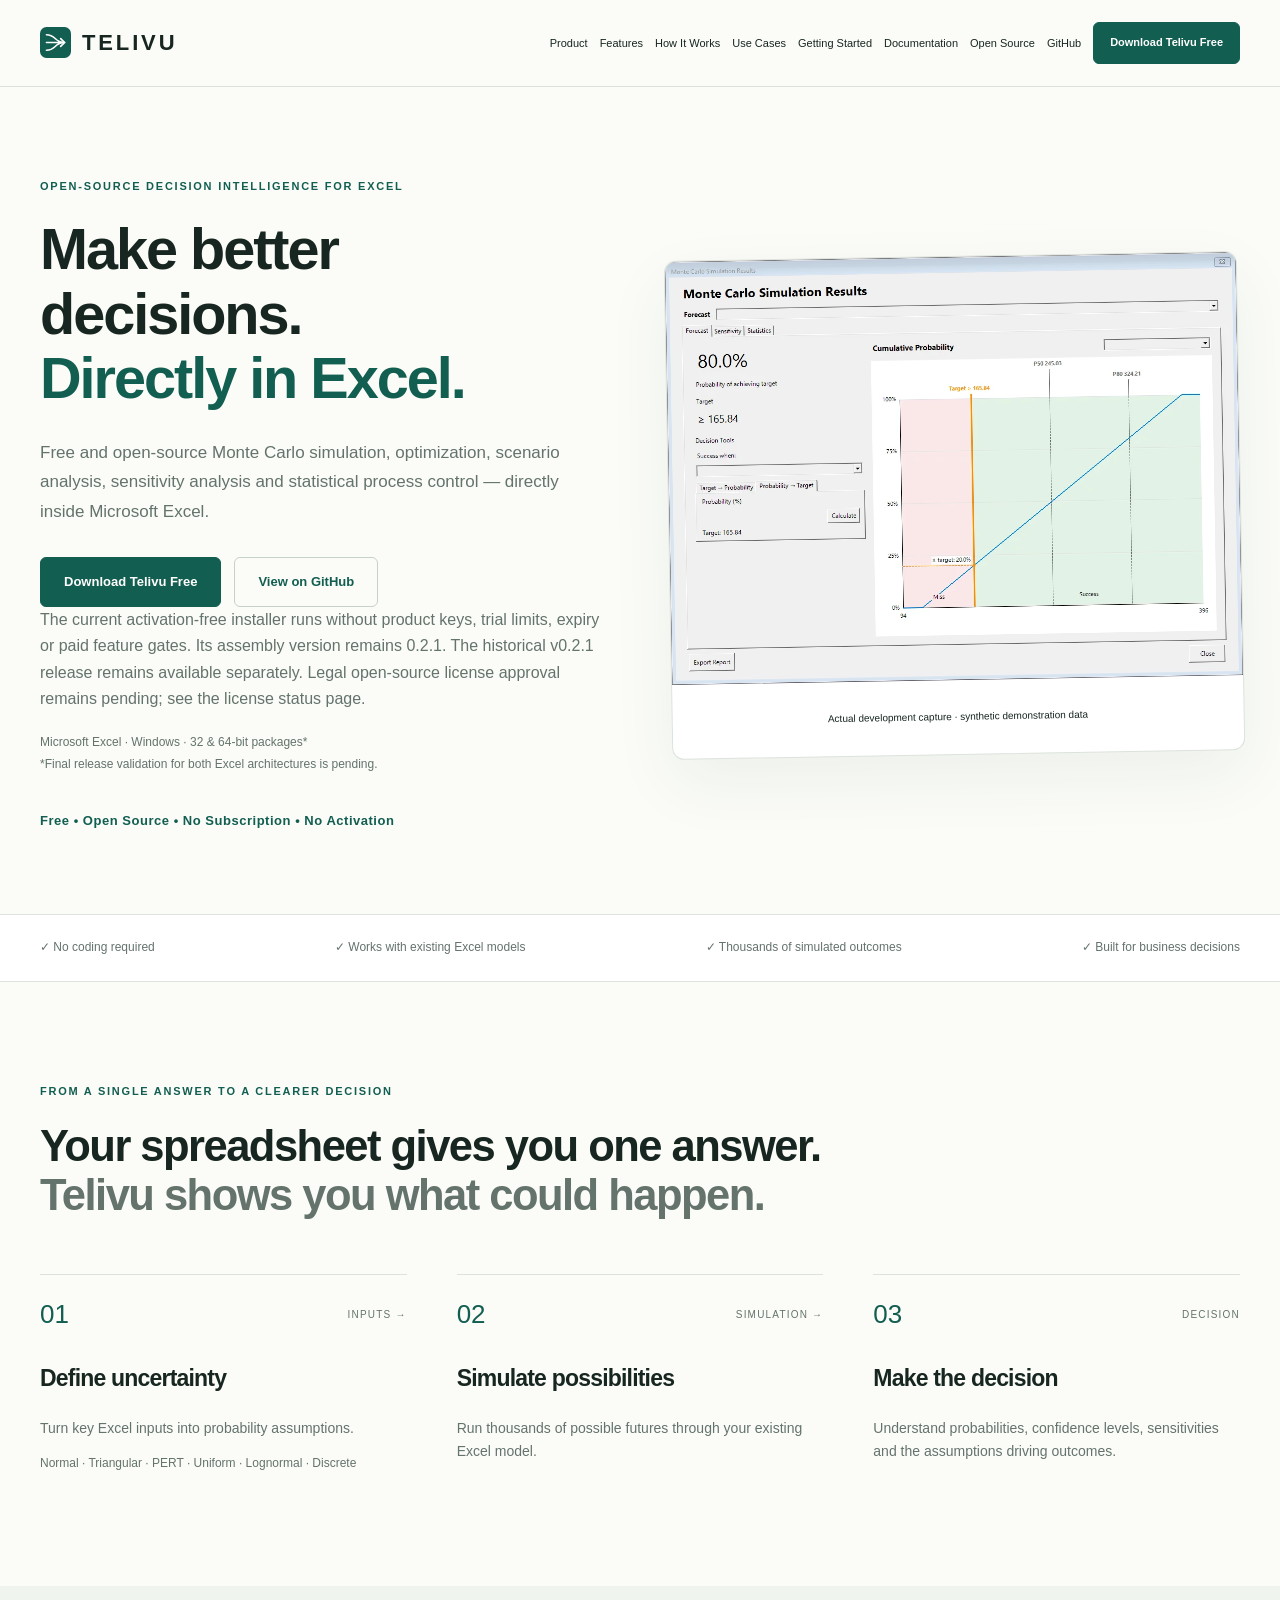
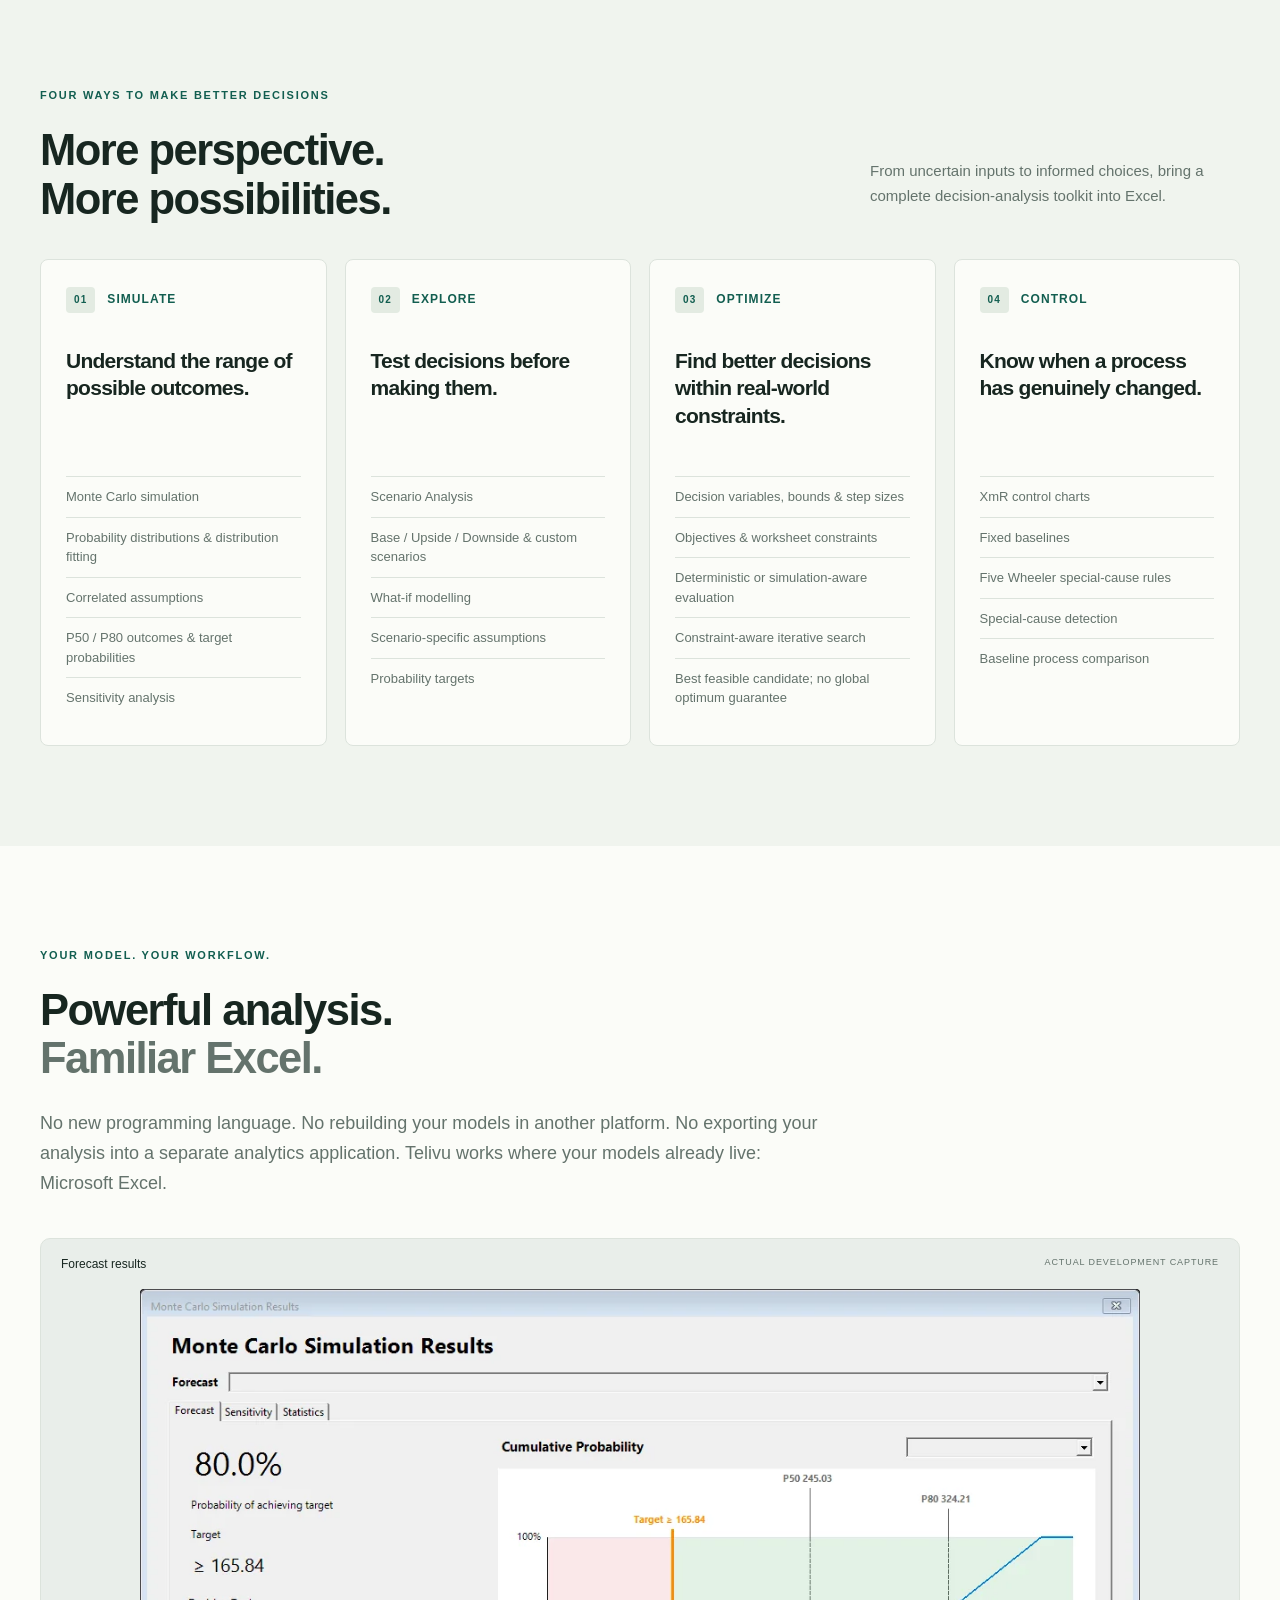
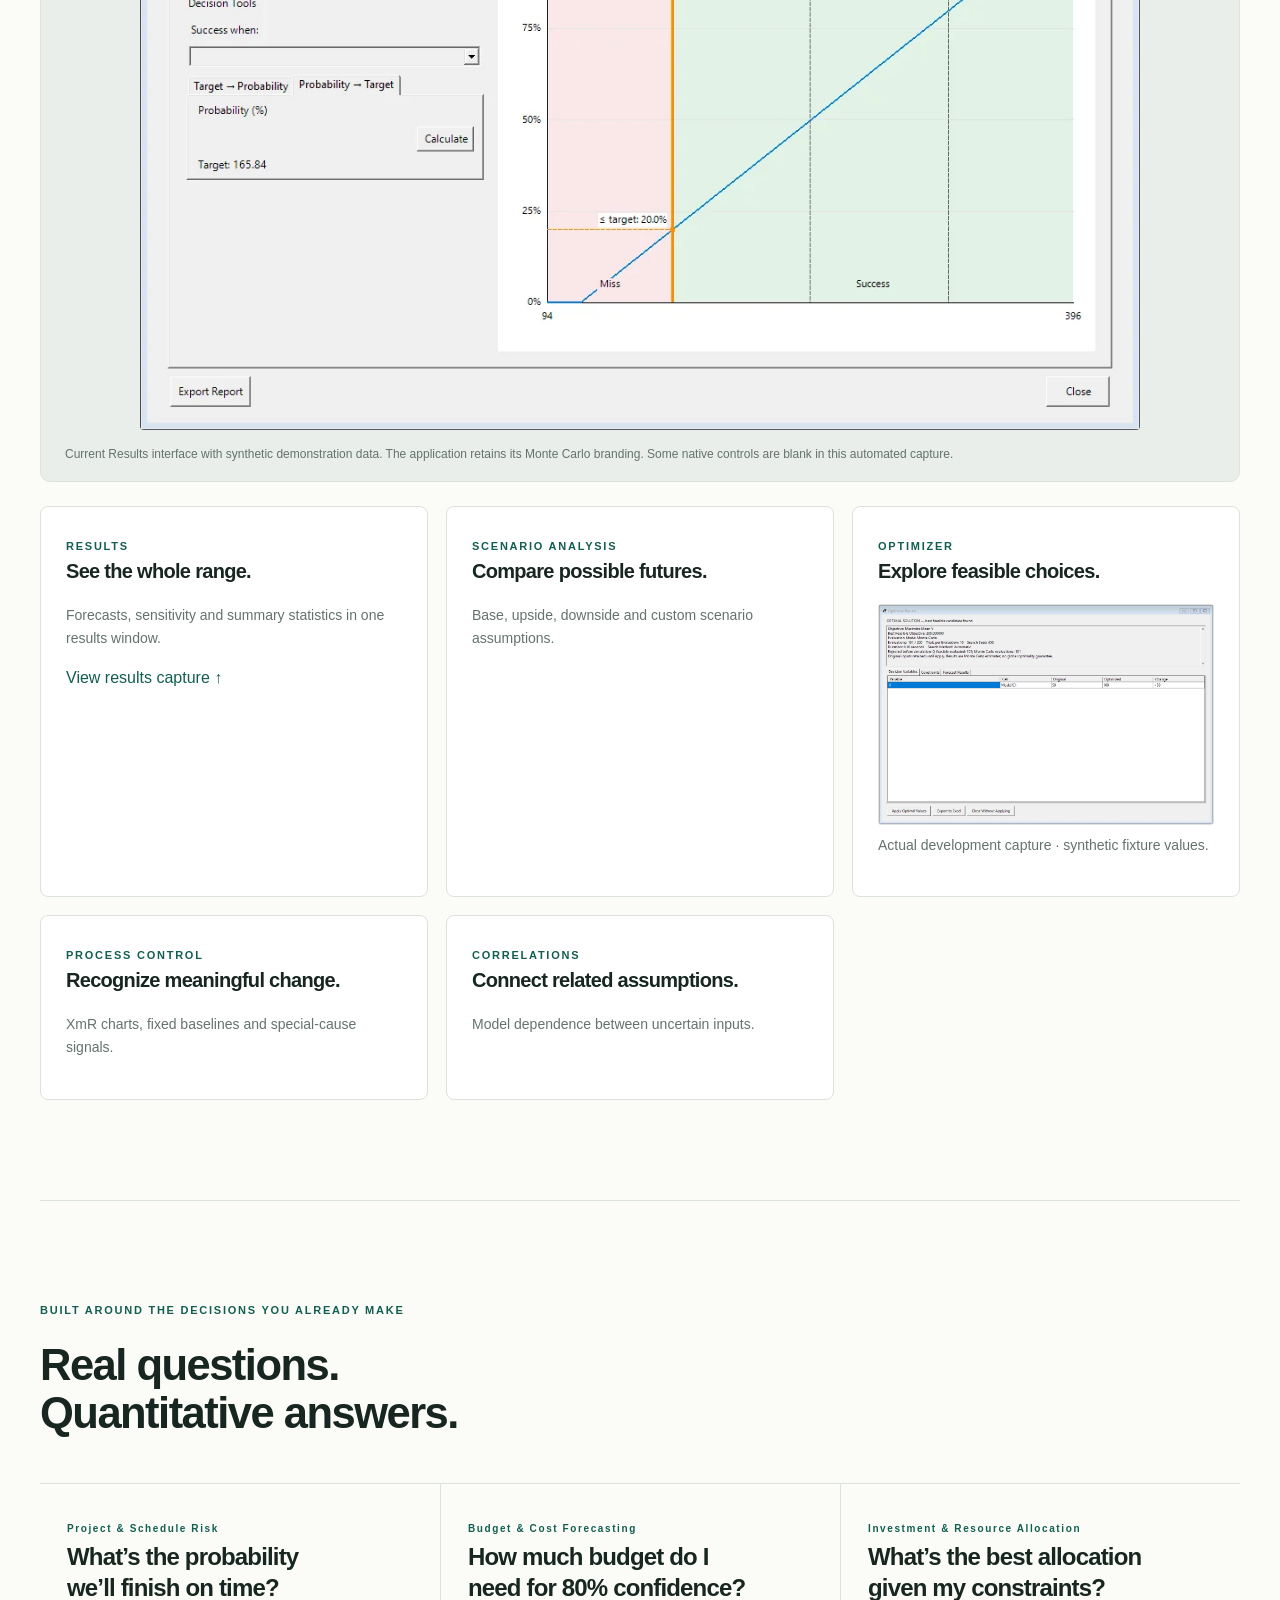
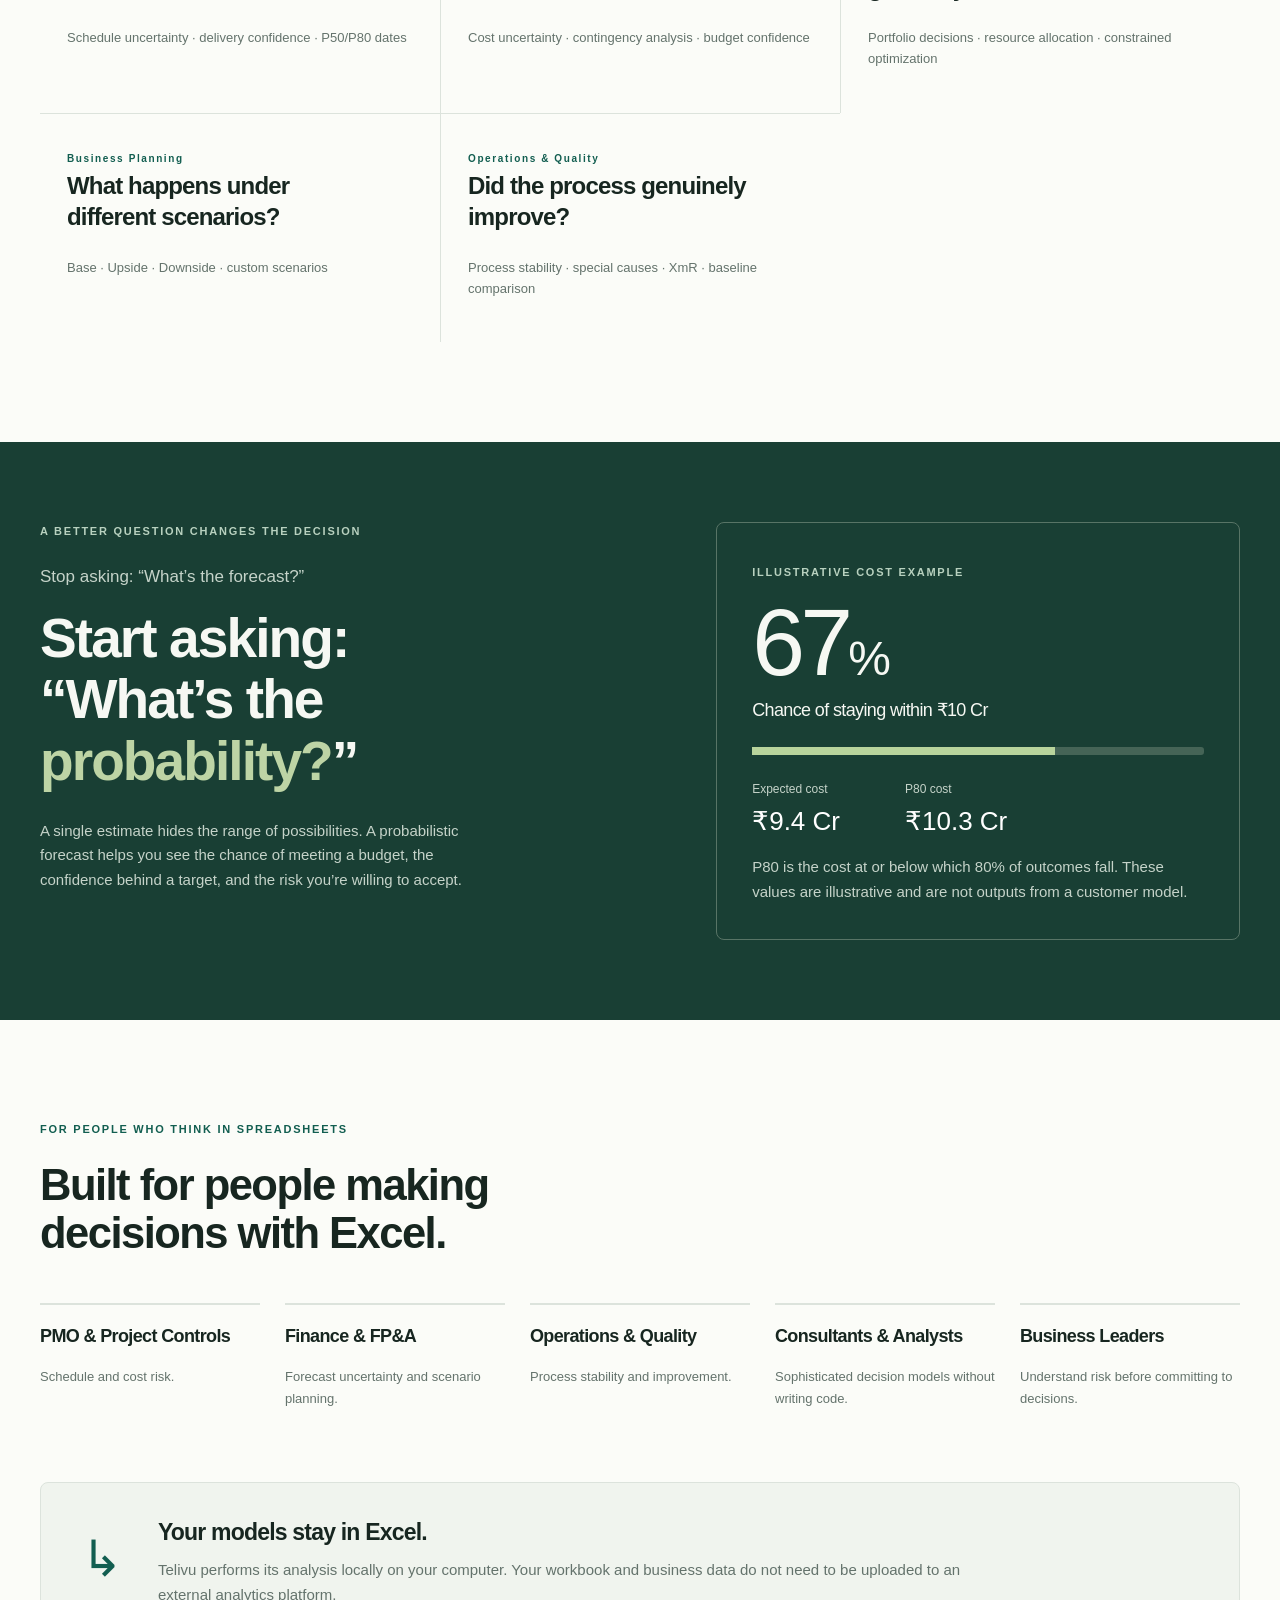
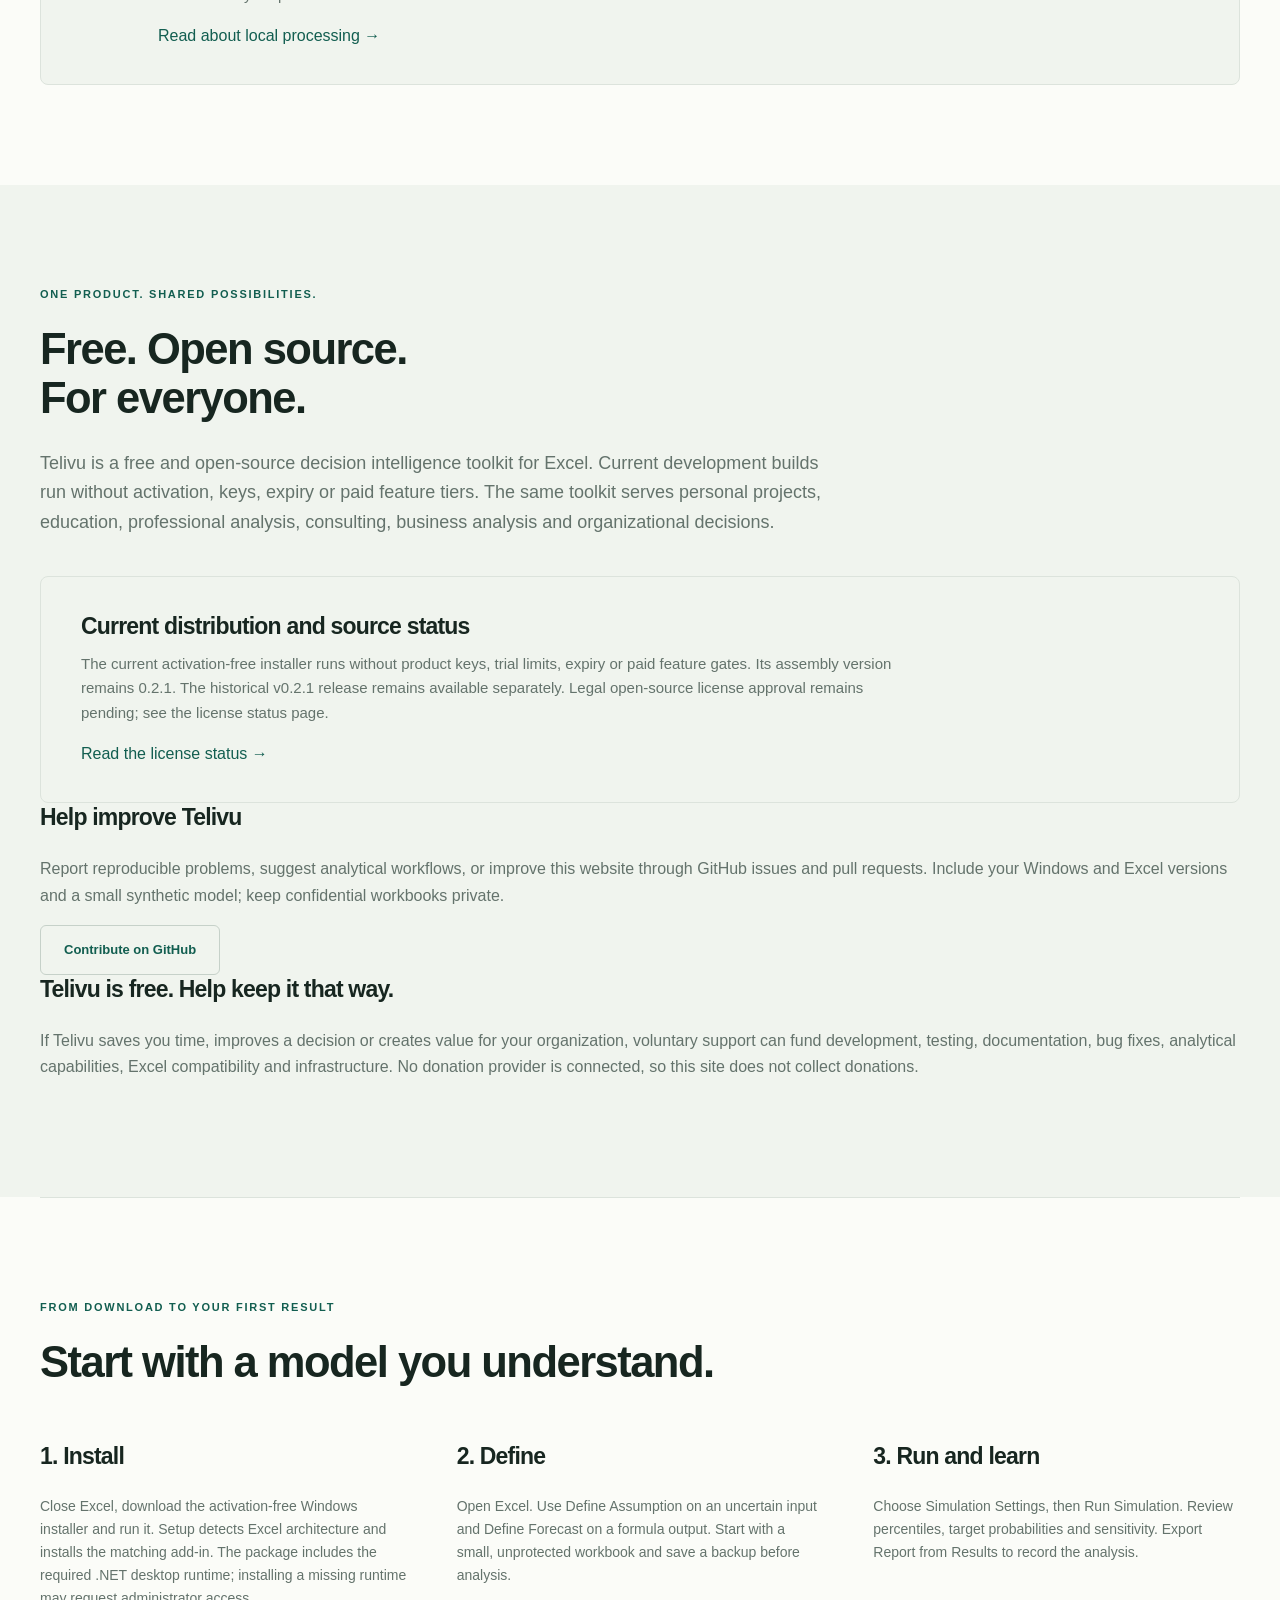
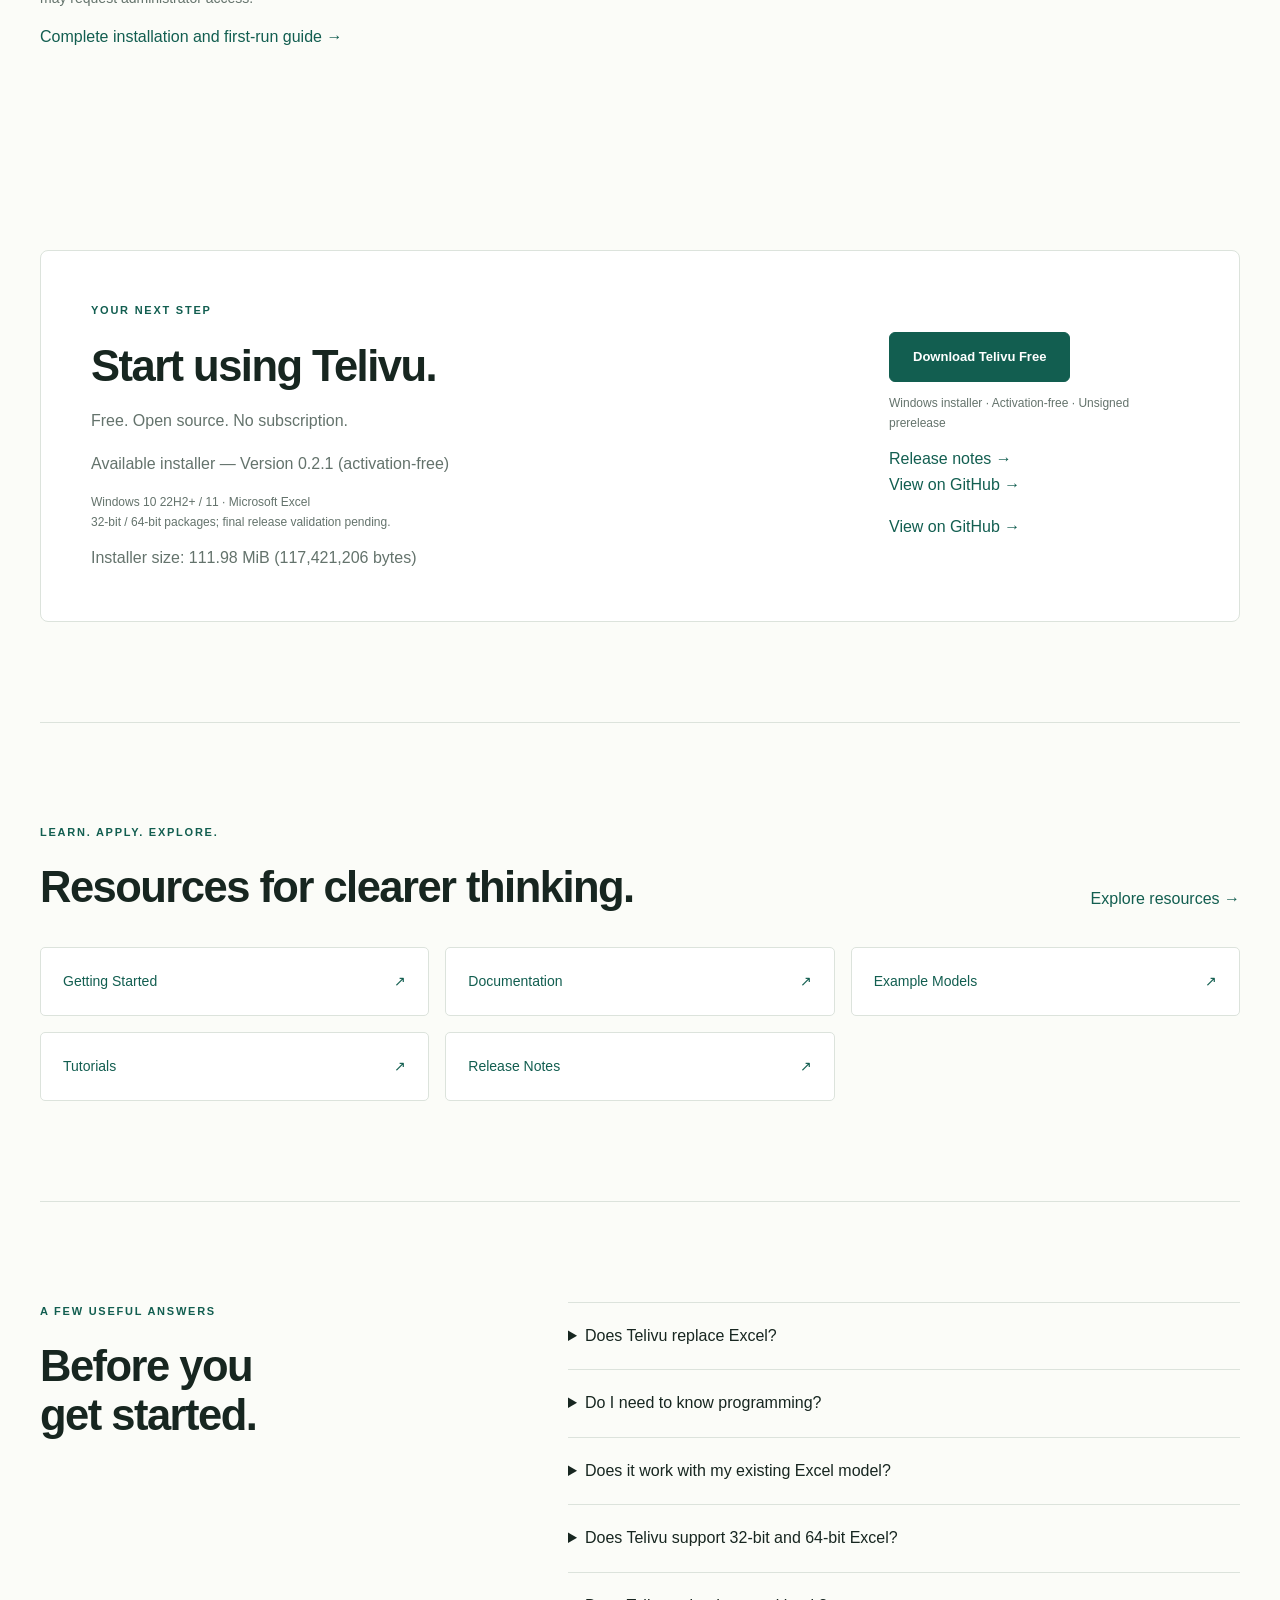
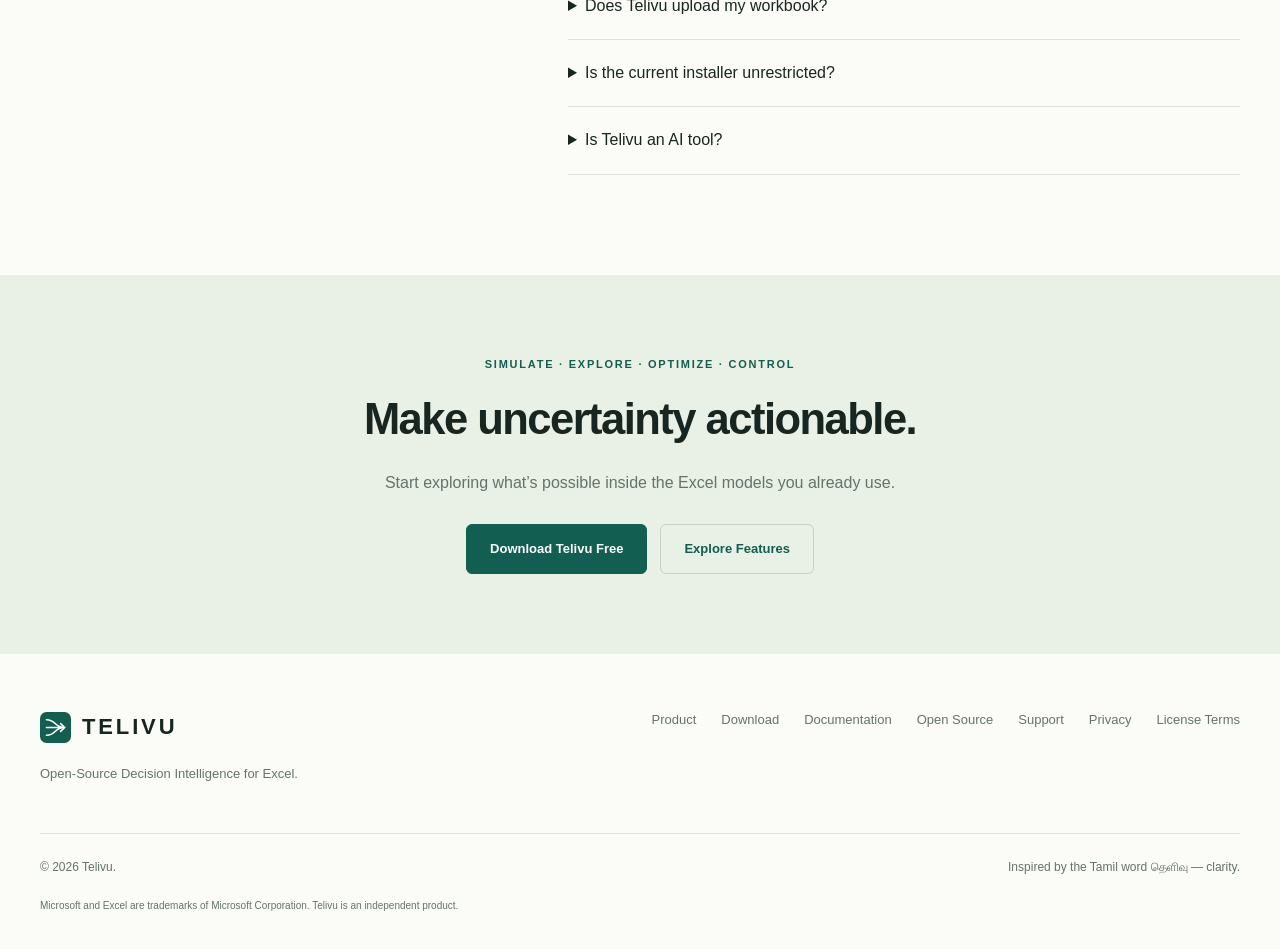
==== commit d048755a: "Refresh verified activation-free script URLs" ====
--- a/site/index.html
+++ b/site/index.html
@@ -4,7 +4,7 @@
 <meta name="description" content="Simulation, scenario analysis, optimization and statistical process control directly inside Microsoft Excel. Turn uncertainty into better decisions with Telivu.">
 <meta property="og:type" content="website"><meta property="og:title" content="Telivu — Open-Source Decision Intelligence for Excel"><meta property="og:description" content="Clarity in uncertainty. Decision analysis for Excel.">
 <meta name="twitter:card" content="summary_large_image"><meta name="twitter:title" content="Telivu — Open-Source Decision Intelligence for Excel"><meta name="twitter:description" content="Simulation, scenarios, optimization and process control for Excel."><meta name="theme-color" content="#125e50">
-<link rel="icon" href="assets/brand/mark.svg" type="image/svg+xml"><link rel="stylesheet" href="css/site.css"><script src="site-config.js?release=activation-free-1" defer></script><script src="js/site.js?release=activation-free-1" defer></script>
+<link rel="icon" href="assets/brand/mark.svg" type="image/svg+xml"><link rel="stylesheet" href="css/site.css"><script src="site-config.js?release=activation-free-2" defer></script><script src="js/site.js?release=activation-free-2" defer></script>
 </head><body>
 <a class="skip" href="#main">Skip to content</a>
 <header class="header"><div class="wrap nav"><a class="brand" href="index.html"><img src="assets/brand/mark.svg" width="31" height="31" alt="">TELIVU</a><button class="menu-toggle" aria-controls="navigation" aria-expanded="false" hidden>Menu ☰</button><nav id="navigation" aria-label="Main navigation"><a href="index.html#product">Product</a><a href="index.html#features">Features</a><a href="index.html#how-it-works">How It Works</a><a href="index.html#use-cases">Use Cases</a><a href="index.html#getting-started">Getting Started</a><a href="index.html#resources">Documentation</a><a href="index.html#open-source">Open Source</a><a href="https://github.com/unrealvijay1/decision-risk-intelligence-excel">GitHub</a><a class="button small" data-download href="index.html#download">Download Telivu Free</a></nav></div></header>
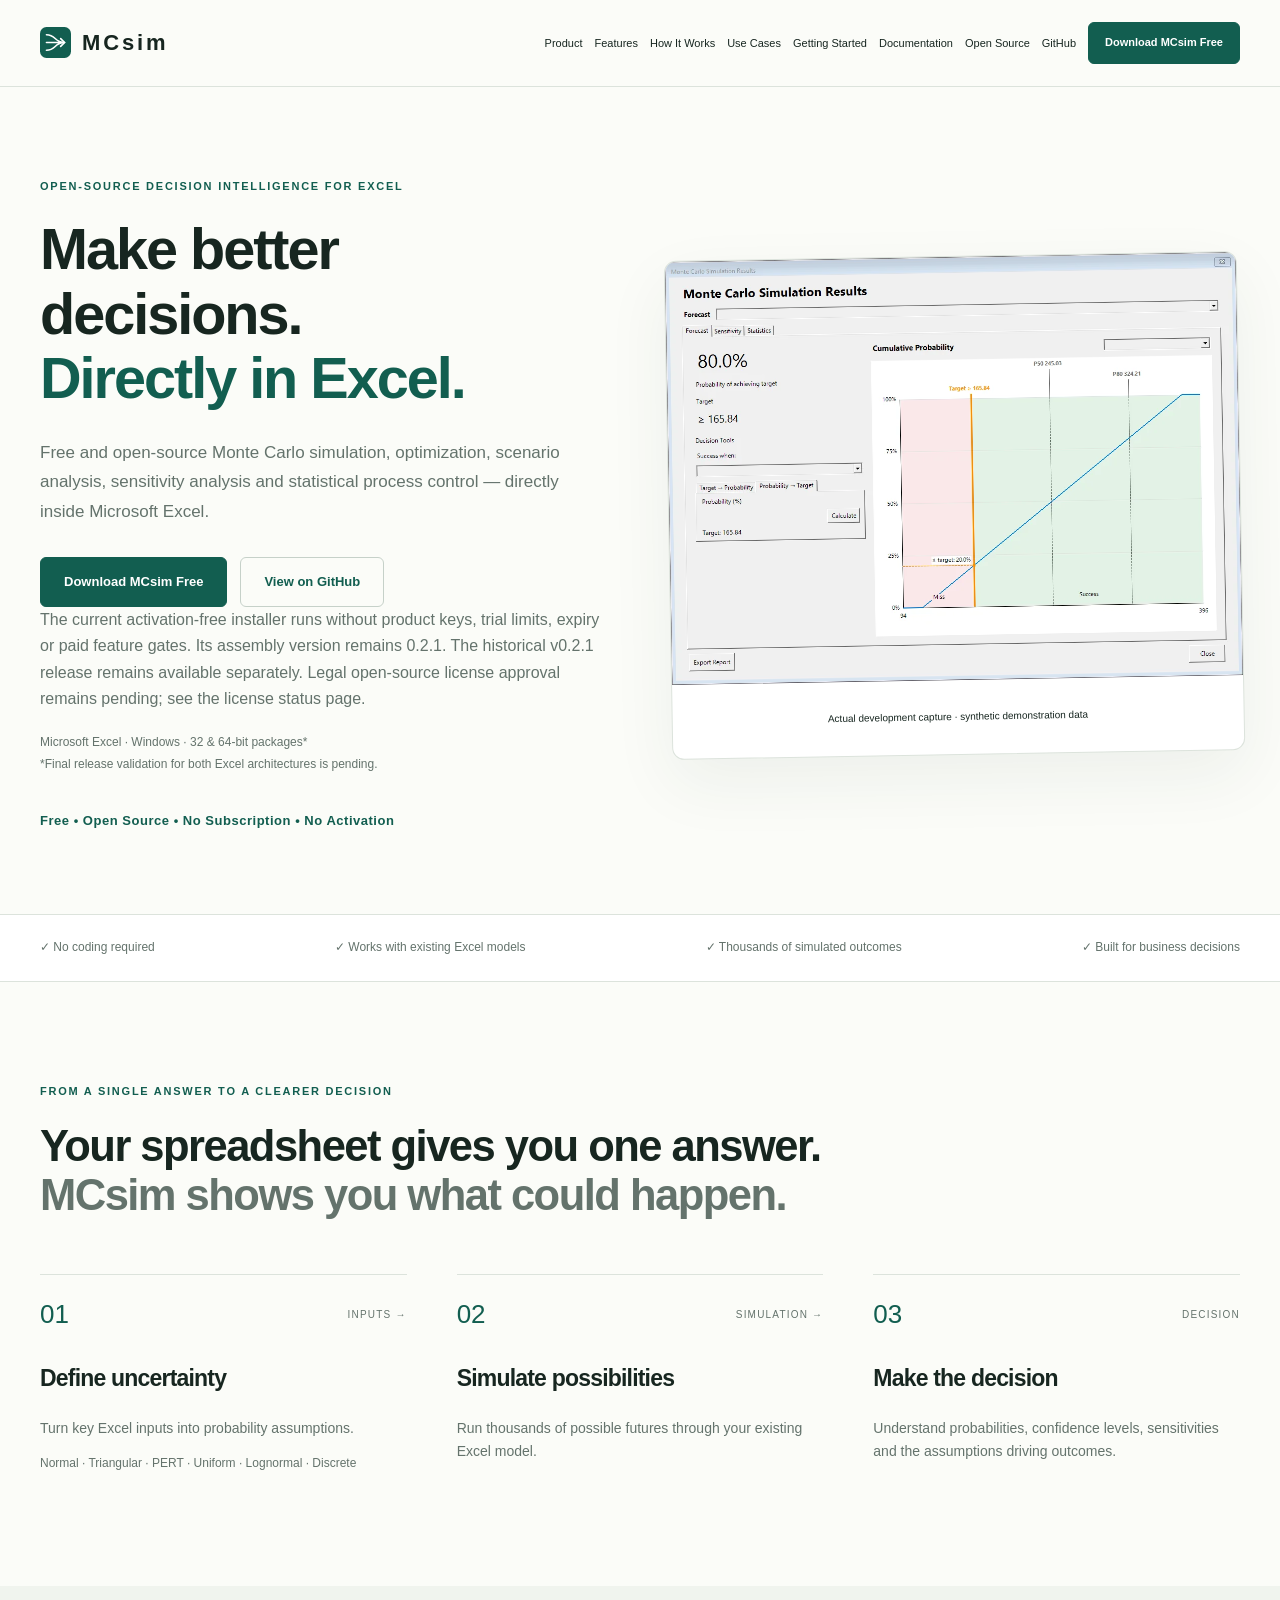
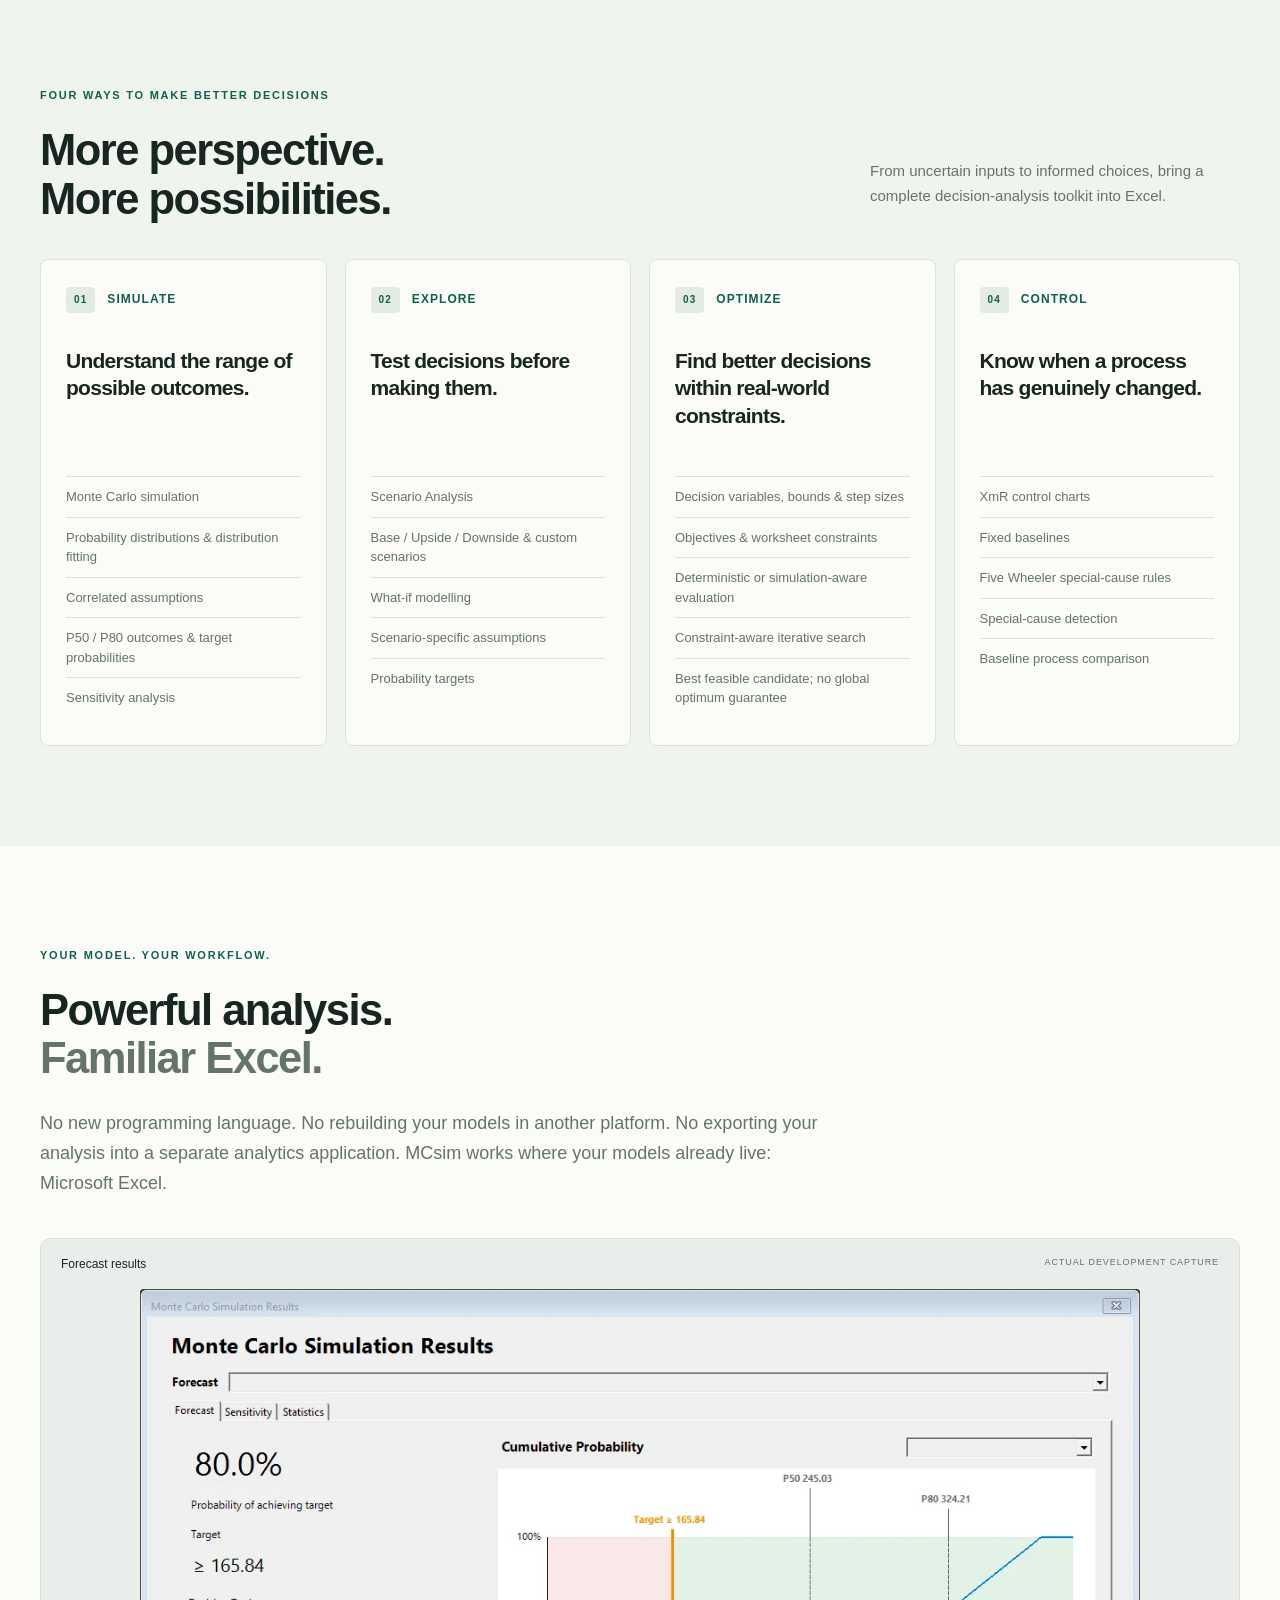
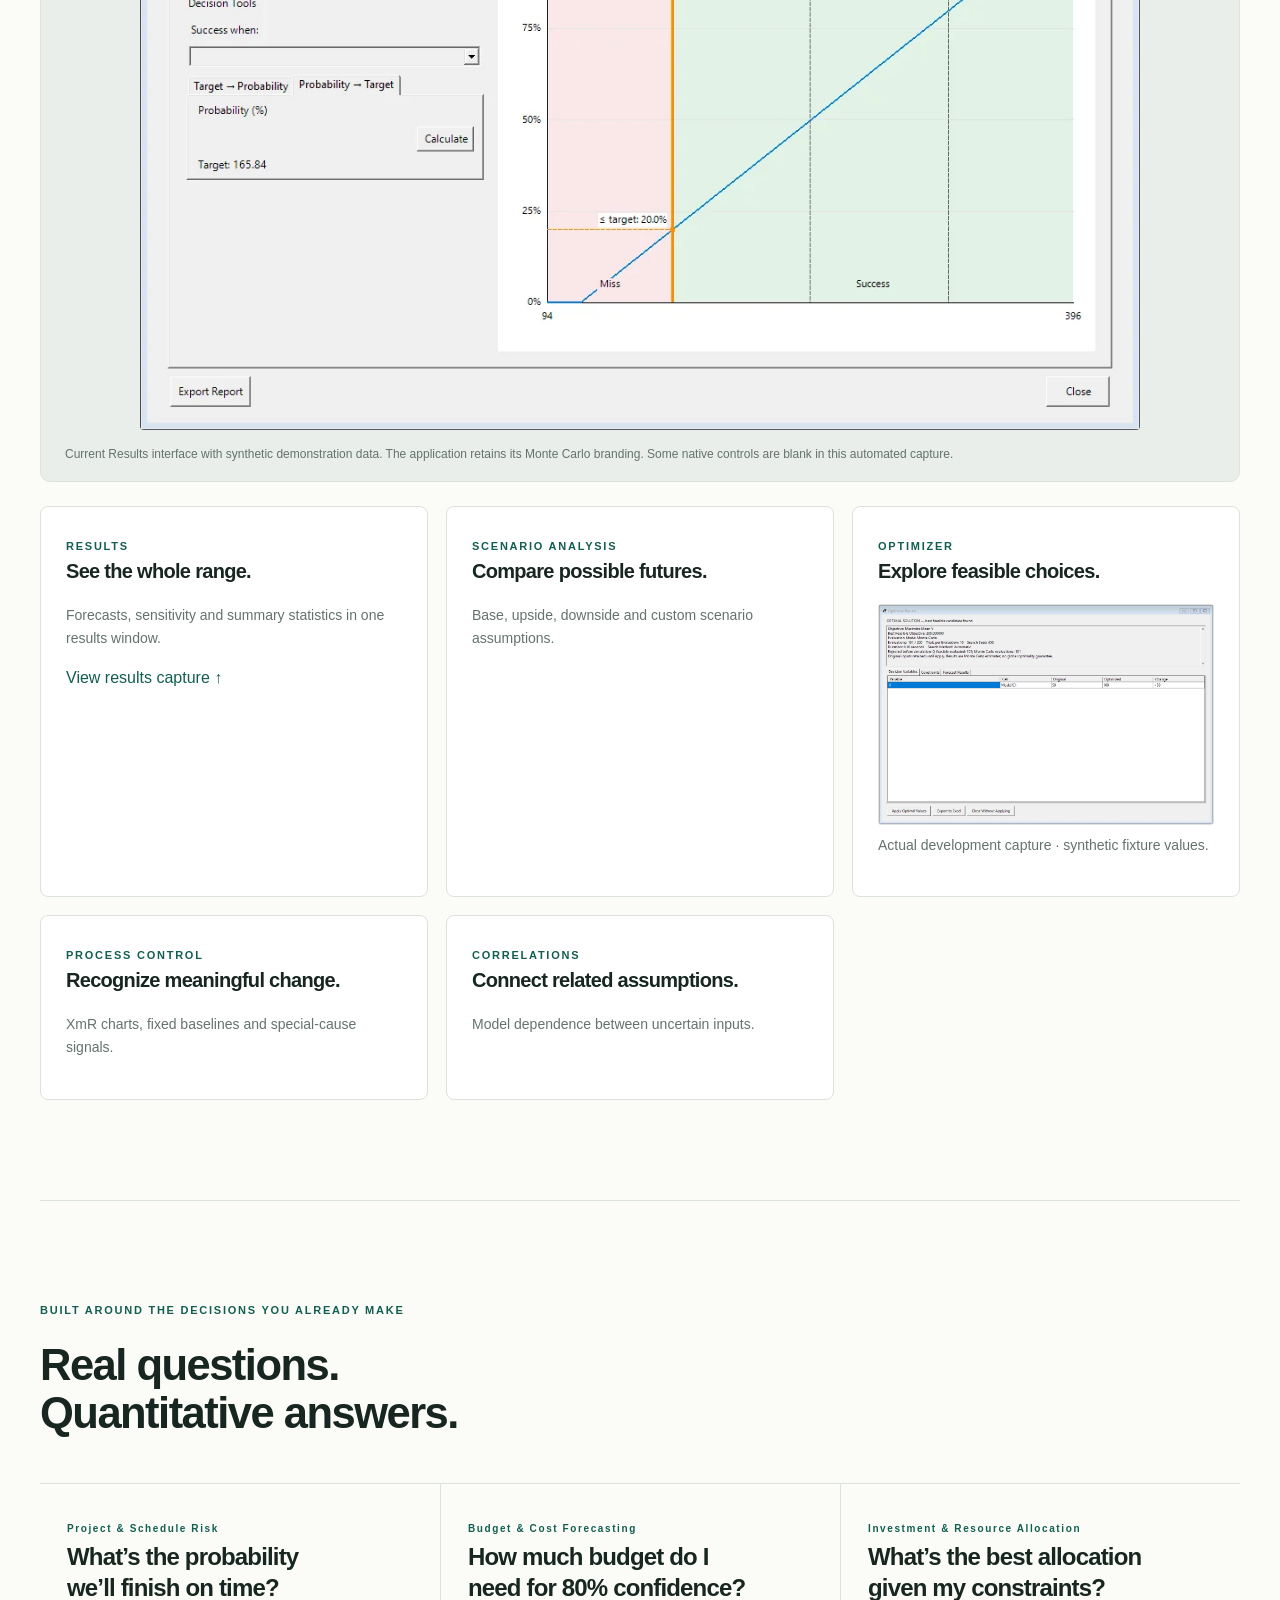
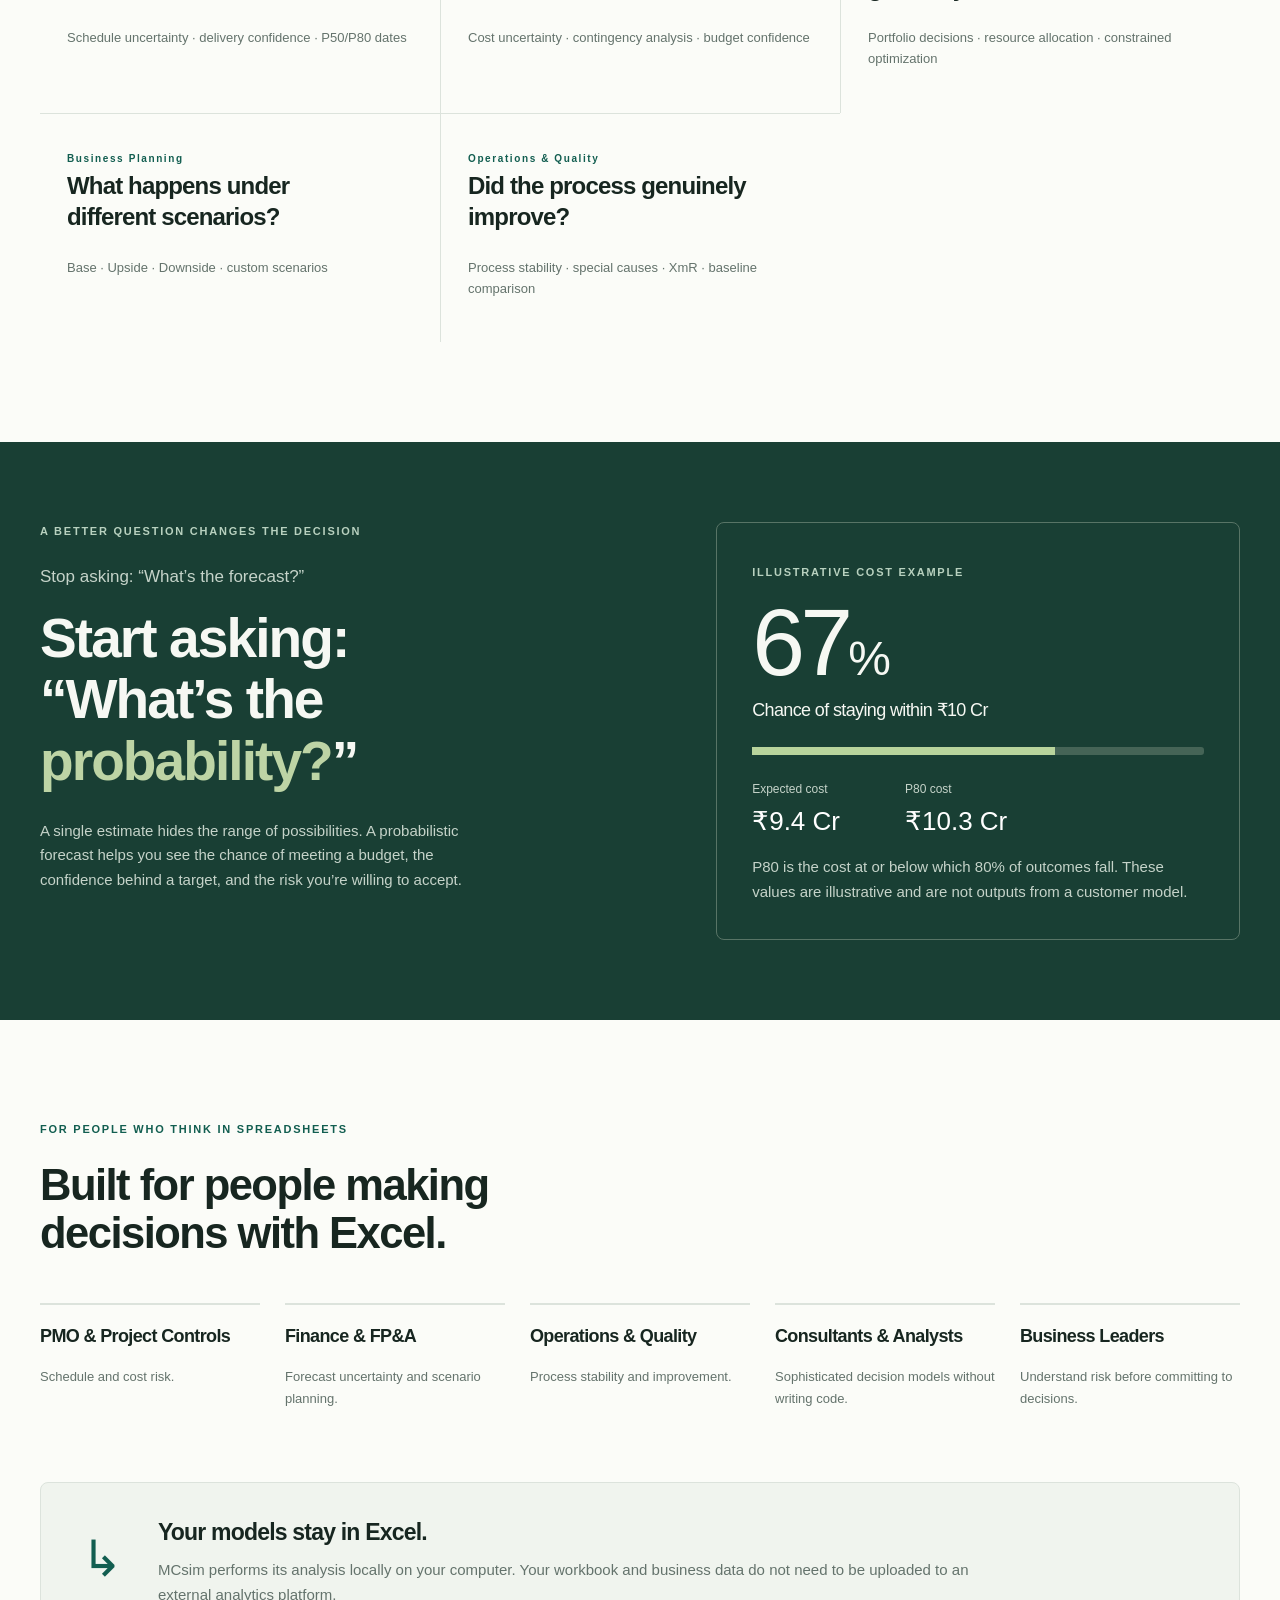
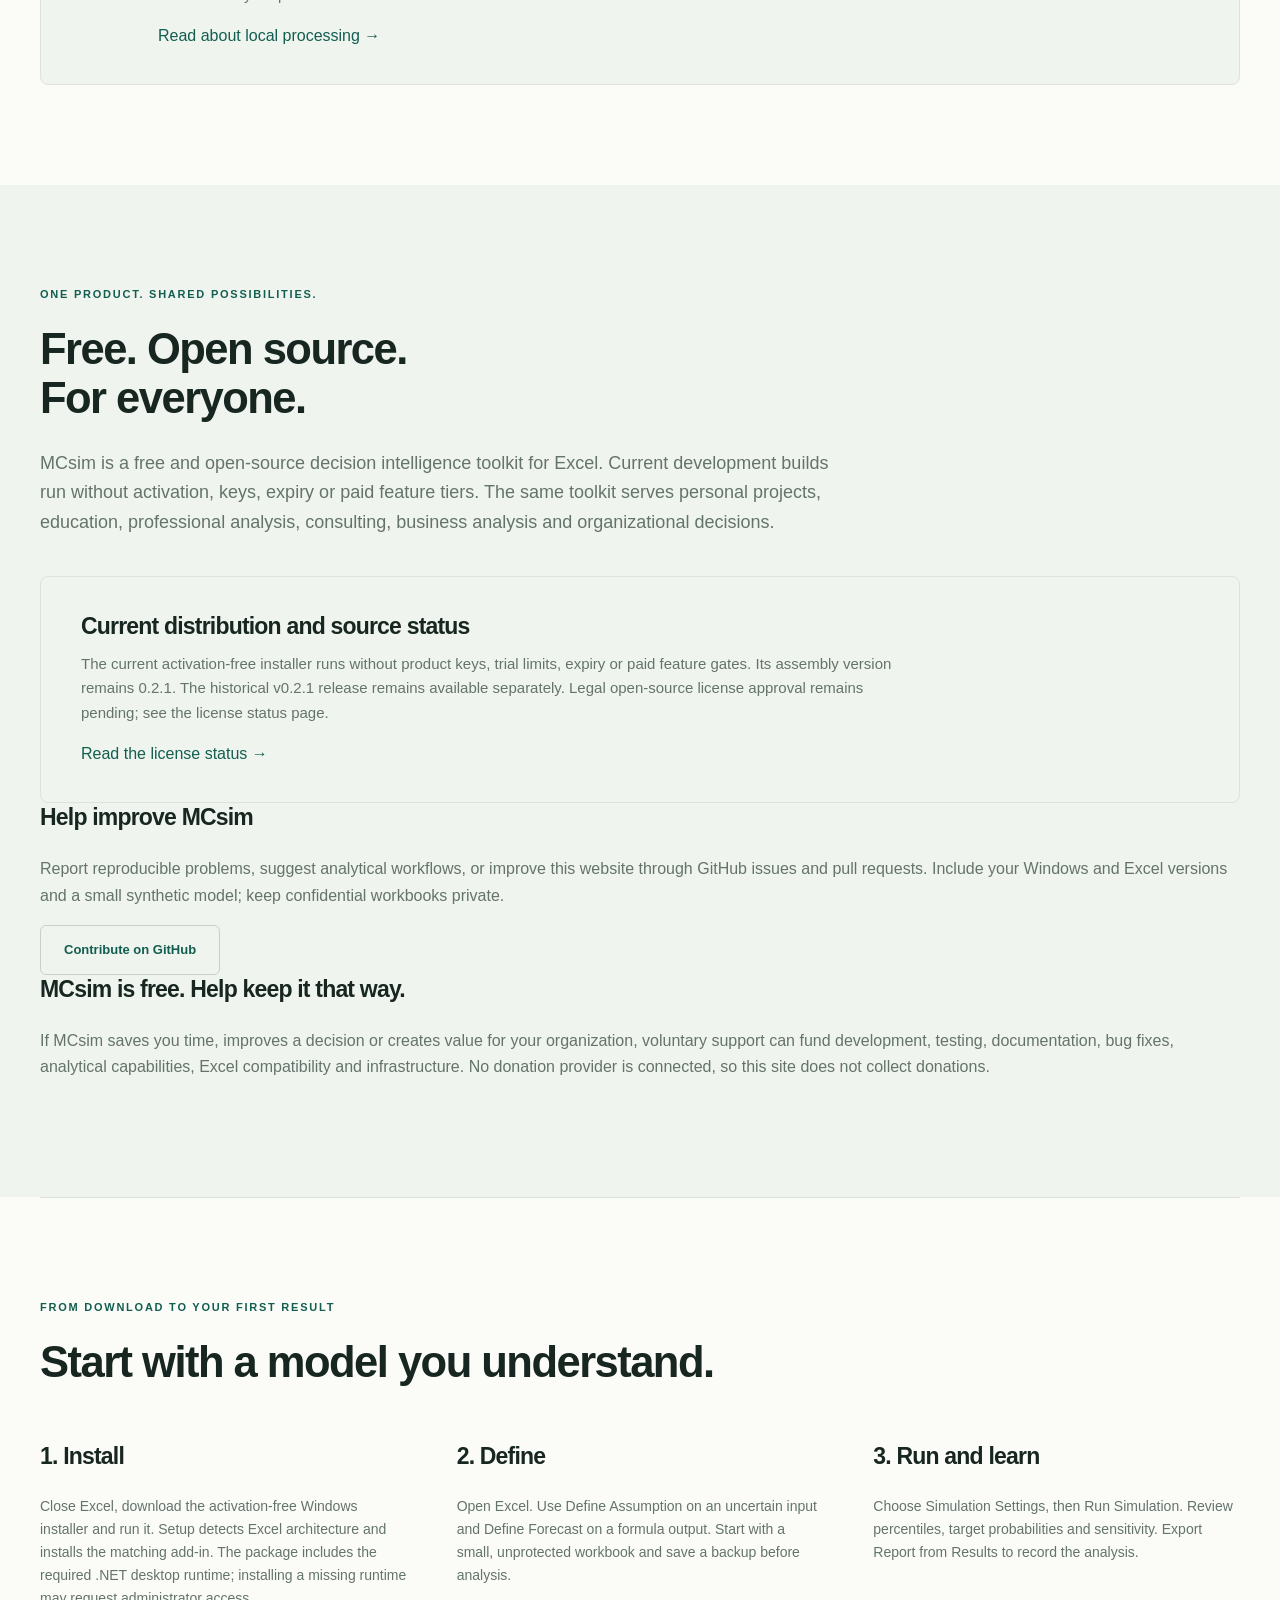
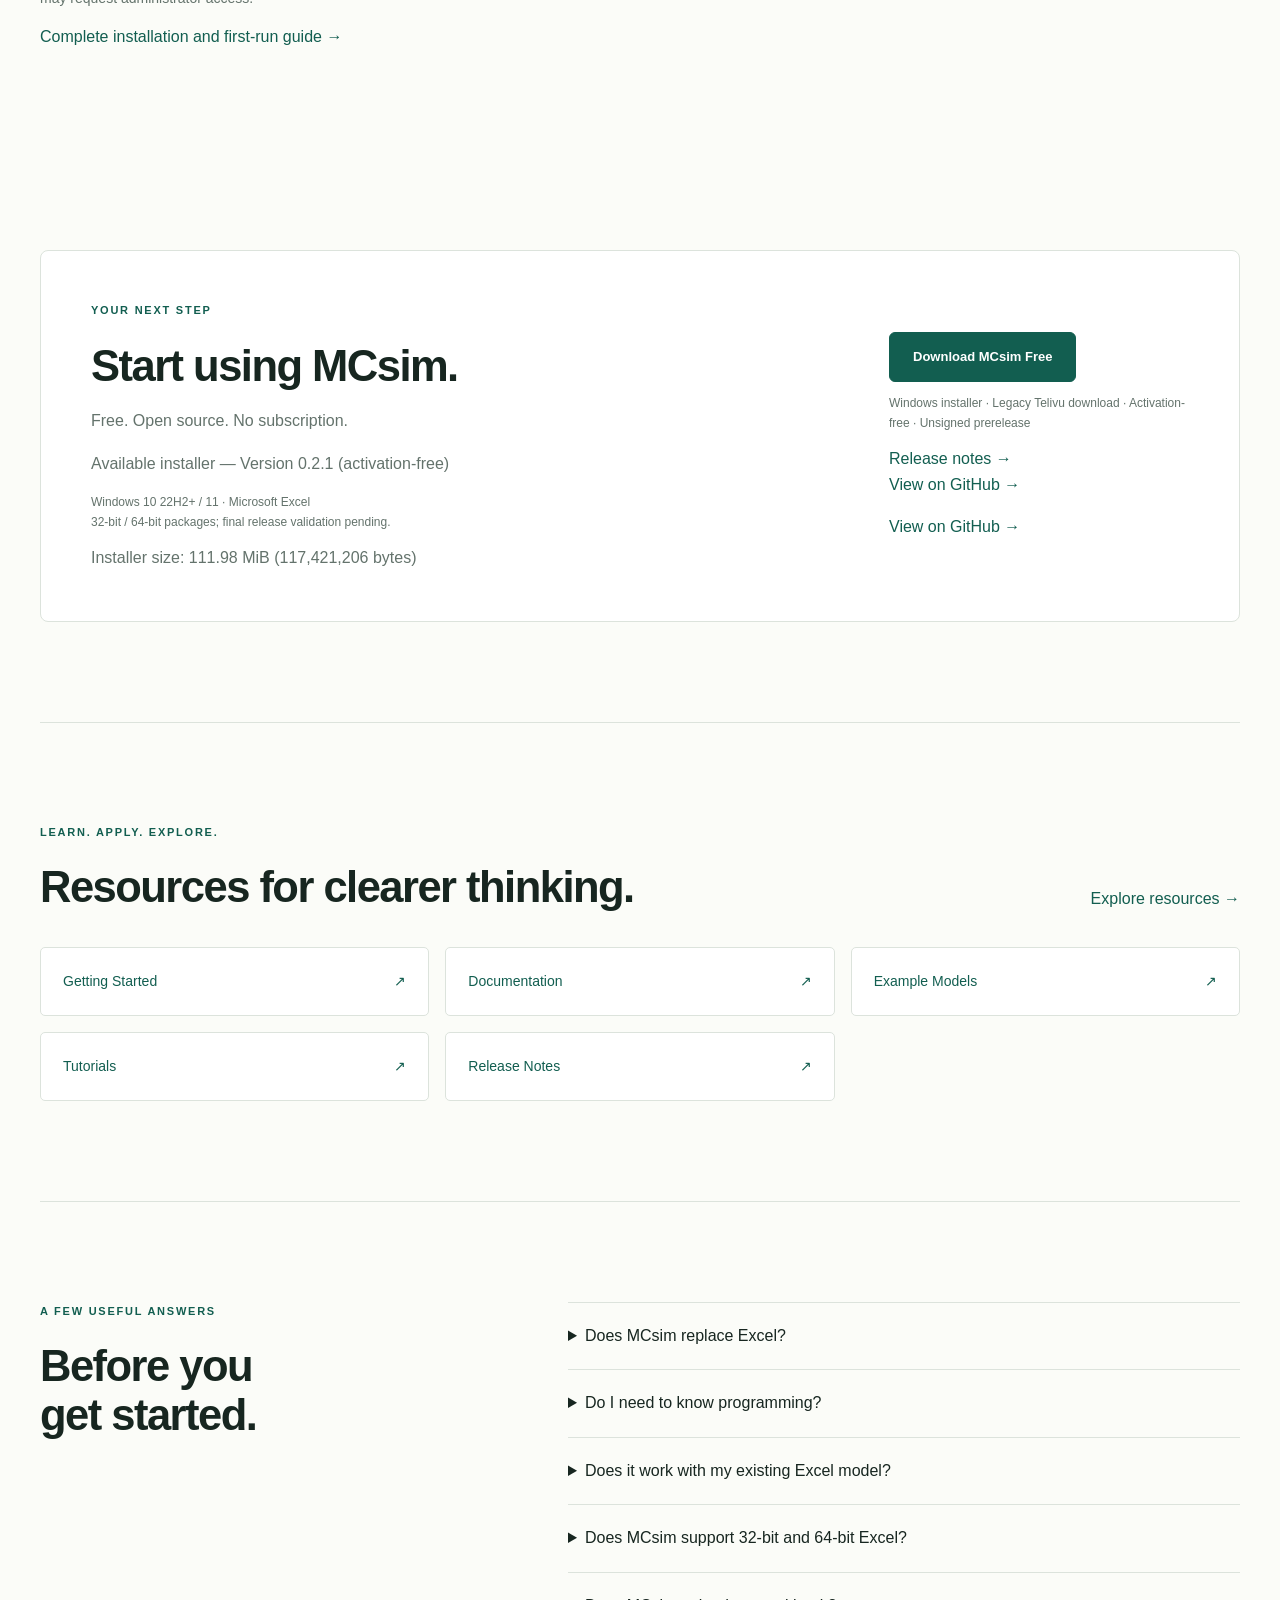
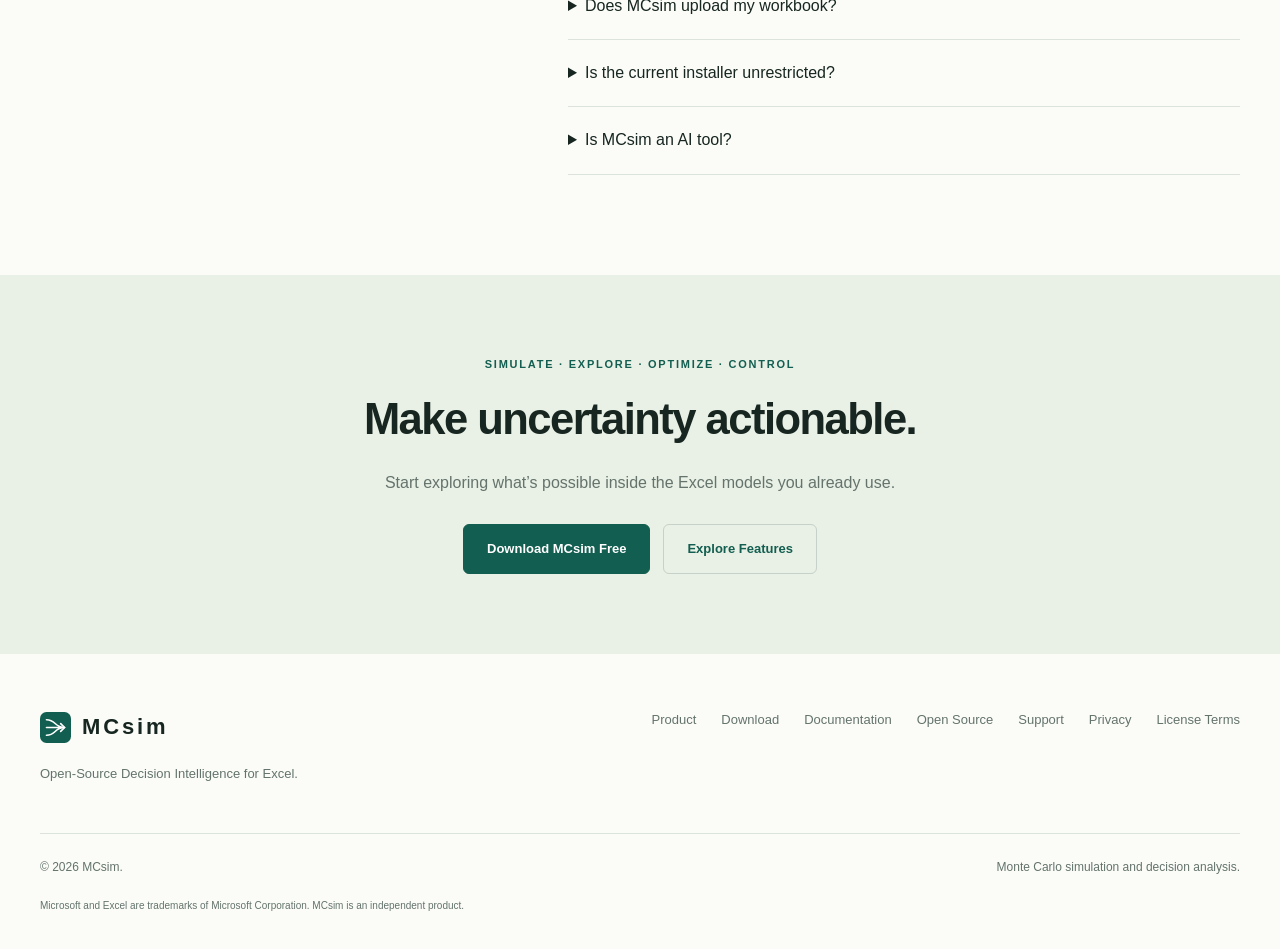
==== commit c9892618: "Rebrand Telivu as MCsim while preserving workbook and installer compatibility" ====
--- a/site/index.html
+++ b/site/index.html
@@ -1,25 +1,25 @@
 <!doctype html><html lang="en"><head>
 <meta charset="utf-8"><meta name="viewport" content="width=device-width, initial-scale=1">
-<title>Telivu — Open-Source Decision Intelligence for Excel</title>
-<meta name="description" content="Simulation, scenario analysis, optimization and statistical process control directly inside Microsoft Excel. Turn uncertainty into better decisions with Telivu.">
-<meta property="og:type" content="website"><meta property="og:title" content="Telivu — Open-Source Decision Intelligence for Excel"><meta property="og:description" content="Clarity in uncertainty. Decision analysis for Excel.">
-<meta name="twitter:card" content="summary_large_image"><meta name="twitter:title" content="Telivu — Open-Source Decision Intelligence for Excel"><meta name="twitter:description" content="Simulation, scenarios, optimization and process control for Excel."><meta name="theme-color" content="#125e50">
-<link rel="icon" href="assets/brand/mark.svg" type="image/svg+xml"><link rel="stylesheet" href="css/site.css"><script src="site-config.js?release=activation-free-2" defer></script><script src="js/site.js?release=activation-free-2" defer></script>
+<title>MCsim — Open-Source Decision Intelligence for Excel</title>
+<meta name="description" content="Simulation, scenario analysis, optimization and statistical process control directly inside Microsoft Excel. Turn uncertainty into better decisions with MCsim.">
+<meta property="og:type" content="website"><meta property="og:title" content="MCsim — Open-Source Decision Intelligence for Excel"><meta property="og:description" content="Clarity in uncertainty. Decision analysis for Excel.">
+<meta name="twitter:card" content="summary_large_image"><meta name="twitter:title" content="MCsim — Open-Source Decision Intelligence for Excel"><meta name="twitter:description" content="Simulation, scenarios, optimization and process control for Excel."><meta name="theme-color" content="#125e50">
+<link rel="icon" href="assets/brand/mark.svg" type="image/svg+xml"><link rel="stylesheet" href="css/site.css"><script src="site-config.js?release=mcsim-1" defer></script><script src="js/site.js?release=mcsim-1" defer></script>
 </head><body>
 <a class="skip" href="#main">Skip to content</a>
-<header class="header"><div class="wrap nav"><a class="brand" href="index.html"><img src="assets/brand/mark.svg" width="31" height="31" alt="">TELIVU</a><button class="menu-toggle" aria-controls="navigation" aria-expanded="false" hidden>Menu ☰</button><nav id="navigation" aria-label="Main navigation"><a href="index.html#product">Product</a><a href="index.html#features">Features</a><a href="index.html#how-it-works">How It Works</a><a href="index.html#use-cases">Use Cases</a><a href="index.html#getting-started">Getting Started</a><a href="index.html#resources">Documentation</a><a href="index.html#open-source">Open Source</a><a href="https://github.com/unrealvijay1/decision-risk-intelligence-excel">GitHub</a><a class="button small" data-download href="index.html#download">Download Telivu Free</a></nav></div></header>
+<header class="header"><div class="wrap nav"><a class="brand" href="index.html"><img src="assets/brand/mark.svg" width="31" height="31" alt="">MCsim</a><button class="menu-toggle" aria-controls="navigation" aria-expanded="false" hidden>Menu ☰</button><nav id="navigation" aria-label="Main navigation"><a href="index.html#product">Product</a><a href="index.html#features">Features</a><a href="index.html#how-it-works">How It Works</a><a href="index.html#use-cases">Use Cases</a><a href="index.html#getting-started">Getting Started</a><a href="index.html#resources">Documentation</a><a href="index.html#open-source">Open Source</a><a href="https://github.com/unrealvijay1/decision-risk-intelligence-excel">GitHub</a><a class="button small" data-download href="index.html#download">Download MCsim Free</a></nav></div></header>
 <main id="main">
-<section class="hero wrap"><div class="hero-copy"><p class="eyebrow">OPEN-SOURCE DECISION INTELLIGENCE FOR EXCEL</p><h1>Make better decisions.<br><em>Directly in Excel.</em></h1><p class="lead">Free and open-source Monte Carlo simulation, optimization, scenario analysis, sensitivity analysis and statistical process control — directly inside Microsoft Excel.</p><div class="actions"><a class="button" data-download href="#download">Download Telivu Free</a><a class="button secondary" href="https://github.com/unrealvijay1/decision-risk-intelligence-excel">View on GitHub</a></div><p>The current activation-free installer runs without product keys, trial limits, expiry or paid feature gates. Its assembly version remains 0.2.1. The historical v0.2.1 release remains available separately. Legal open-source license approval remains pending; see the license status page.</p><p class="compatibility">Microsoft Excel · Windows · 32 &amp; 64-bit packages*</p><p class="fine">*Final release validation for both Excel architectures is pending.</p><div class="capabilities">Free • Open Source • No Subscription • No Activation</div></div>
-<figure class="hero-visual"><img src="assets/product/results.webp" width="1120" height="830" alt="Actual Telivu forecast results with cumulative probabilities and target calculator"><figcaption class="visual-note">Actual development capture · synthetic demonstration data</figcaption></figure></section>
+<section class="hero wrap"><div class="hero-copy"><p class="eyebrow">OPEN-SOURCE DECISION INTELLIGENCE FOR EXCEL</p><h1>Make better decisions.<br><em>Directly in Excel.</em></h1><p class="lead">Free and open-source Monte Carlo simulation, optimization, scenario analysis, sensitivity analysis and statistical process control — directly inside Microsoft Excel.</p><div class="actions"><a class="button" data-download href="#download">Download MCsim Free</a><a class="button secondary" href="https://github.com/unrealvijay1/decision-risk-intelligence-excel">View on GitHub</a></div><p>The current activation-free installer runs without product keys, trial limits, expiry or paid feature gates. Its assembly version remains 0.2.1. The historical v0.2.1 release remains available separately. Legal open-source license approval remains pending; see the license status page.</p><p class="compatibility">Microsoft Excel · Windows · 32 &amp; 64-bit packages*</p><p class="fine">*Final release validation for both Excel architectures is pending.</p><div class="capabilities">Free • Open Source • No Subscription • No Activation</div></div>
+<figure class="hero-visual"><img src="assets/product/results.webp" width="1120" height="830" alt="Actual MCsim forecast results with cumulative probabilities and target calculator"><figcaption class="visual-note">Actual development capture · synthetic demonstration data</figcaption></figure></section>
 <div class="value-strip"><div class="wrap"><span>✓ No coding required</span><span>✓ Works with existing Excel models</span><span>✓ Thousands of simulated outcomes</span><span>✓ Built for business decisions</span></div></div>
-<section class="section wrap" id="product"><p class="eyebrow">FROM A SINGLE ANSWER TO A CLEARER DECISION</p><h2>Your spreadsheet gives you one answer.<br><span class="muted">Telivu shows you what could happen.</span></h2><div class="steps" id="how-it-works"><article><span class="step-number">01 <span>INPUTS →</span></span><h3>Define uncertainty</h3><p>Turn key Excel inputs into probability assumptions.</p><p class="fine">Normal · Triangular · PERT · Uniform · Lognormal · Discrete</p></article><article><span class="step-number">02 <span>SIMULATION →</span></span><h3>Simulate possibilities</h3><p>Run thousands of possible futures through your existing Excel model.</p></article><article><span class="step-number">03 <span>DECISION</span></span><h3>Make the decision</h3><p>Understand probabilities, confidence levels, sensitivities and the assumptions driving outcomes.</p></article></div></section>
+<section class="section wrap" id="product"><p class="eyebrow">FROM A SINGLE ANSWER TO A CLEARER DECISION</p><h2>Your spreadsheet gives you one answer.<br><span class="muted">MCsim shows you what could happen.</span></h2><div class="steps" id="how-it-works"><article><span class="step-number">01 <span>INPUTS →</span></span><h3>Define uncertainty</h3><p>Turn key Excel inputs into probability assumptions.</p><p class="fine">Normal · Triangular · PERT · Uniform · Lognormal · Discrete</p></article><article><span class="step-number">02 <span>SIMULATION →</span></span><h3>Simulate possibilities</h3><p>Run thousands of possible futures through your existing Excel model.</p></article><article><span class="step-number">03 <span>DECISION</span></span><h3>Make the decision</h3><p>Understand probabilities, confidence levels, sensitivities and the assumptions driving outcomes.</p></article></div></section>
 <section class="tinted" id="features"><div class="section wrap"><div class="section-intro"><div><p class="eyebrow">FOUR WAYS TO MAKE BETTER DECISIONS</p><h2>More perspective.<br>More possibilities.</h2></div><p>From uncertain inputs to informed choices, bring a complete decision-analysis toolkit into Excel.</p></div><div class="pillars">
 <article class="pillar"><div class="pillar-label"><span>01</span> SIMULATE</div><h3>Understand the range of possible outcomes.</h3><ul><li>Monte Carlo simulation</li><li>Probability distributions &amp; distribution fitting</li><li>Correlated assumptions</li><li>P50 / P80 outcomes &amp; target probabilities</li><li>Sensitivity analysis</li></ul></article>
 <article class="pillar"><div class="pillar-label"><span>02</span> EXPLORE</div><h3>Test decisions before making them.</h3><ul><li>Scenario Analysis</li><li>Base / Upside / Downside &amp; custom scenarios</li><li>What-if modelling</li><li>Scenario-specific assumptions</li><li>Probability targets</li></ul></article>
 <article class="pillar"><div class="pillar-label"><span>03</span> OPTIMIZE</div><h3>Find better decisions within real-world constraints.</h3><ul><li>Decision variables, bounds &amp; step sizes</li><li>Objectives &amp; worksheet constraints</li><li>Deterministic or simulation-aware evaluation</li><li>Constraint-aware iterative search</li><li>Best feasible candidate; no global optimum guarantee</li></ul></article>
 <article class="pillar"><div class="pillar-label"><span>04</span> CONTROL</div><h3>Know when a process has genuinely changed.</h3><ul><li>XmR control charts</li><li>Fixed baselines</li><li>Five Wheeler special-cause rules</li><li>Special-cause detection</li><li>Baseline process comparison</li></ul></article>
 </div></div></section>
-<section class="section wrap" id="showcase"><p class="eyebrow">YOUR MODEL. YOUR WORKFLOW.</p><h2>Powerful analysis.<br><span class="muted">Familiar Excel.</span></h2><p class="section-lead">No new programming language. No rebuilding your models in another platform. No exporting your analysis into a separate analytics application. Telivu works where your models already live: Microsoft Excel.</p><figure class="product-shot"><div class="shot-heading"><span>Forecast results</span><span>ACTUAL DEVELOPMENT CAPTURE</span></div><img src="assets/product/results.webp" width="1120" height="830" loading="lazy" alt="Actual Results window with cumulative probability, P50 and P80 markers, target calculator and Export Report button"><figcaption>Current Results interface with synthetic demonstration data. The application retains its Monte Carlo branding. Some native controls are blank in this automated capture.</figcaption></figure><div class="showcase-grid">
+<section class="section wrap" id="showcase"><p class="eyebrow">YOUR MODEL. YOUR WORKFLOW.</p><h2>Powerful analysis.<br><span class="muted">Familiar Excel.</span></h2><p class="section-lead">No new programming language. No rebuilding your models in another platform. No exporting your analysis into a separate analytics application. MCsim works where your models already live: Microsoft Excel.</p><figure class="product-shot"><div class="shot-heading"><span>Forecast results</span><span>ACTUAL DEVELOPMENT CAPTURE</span></div><img src="assets/product/results.webp" width="1120" height="830" loading="lazy" alt="Actual Results window with cumulative probability, P50 and P80 markers, target calculator and Export Report button"><figcaption>Current Results interface with synthetic demonstration data. The application retains its Monte Carlo branding. Some native controls are blank in this automated capture.</figcaption></figure><div class="showcase-grid">
 <article class="showcase-card"><span class="eyebrow">RESULTS</span><h3>See the whole range.</h3><p>Forecasts, sensitivity and summary statistics in one results window.</p><a href="#showcase">View results capture ↑</a></article>
 <article class="showcase-card"><span class="eyebrow">SCENARIO ANALYSIS</span><h3>Compare possible futures.</h3><p>Base, upside, downside and custom scenario assumptions.</p></article>
 <article class="showcase-card"><span class="eyebrow">OPTIMIZER</span><h3>Explore feasible choices.</h3><img src="assets/product/optimizer.webp" width="1097" height="719" loading="lazy" alt="Actual Optimizer Results capture with a best feasible candidate, decision variables, Apply and Export controls"><p class="fine">Actual development capture · synthetic fixture values.</p></article>
@@ -32,20 +32,20 @@
 <article><span class="eyebrow">Business Planning</span><h3>What happens under different scenarios?</h3><p>Base · Upside · Downside · custom scenarios</p></article>
 <article><span class="eyebrow">Operations &amp; Quality</span><h3>Did the process genuinely improve?</h3><p>Process stability · special causes · XmR · baseline comparison</p></article></div></section>
 <section class="probability-section"><div class="wrap probability-inner"><div><p class="eyebrow">A BETTER QUESTION CHANGES THE DECISION</p><p class="old-question">Stop asking: “What’s the forecast?”</p><h2>Start asking:<br>“What’s the<br><em>probability?</em>”</h2><p>A single estimate hides the range of possibilities. A probabilistic forecast helps you see the chance of meeting a budget, the confidence behind a target, and the risk you’re willing to accept.</p></div><div class="probability-explanation"><span class="eyebrow">ILLUSTRATIVE COST EXAMPLE</span><div class="large-stat">67<span>%</span></div><h3>Chance of staying within ₹10 Cr</h3><div class="probability-meter" aria-hidden="true"><span></span></div><div class="stat-pair"><p>Expected cost<strong>₹9.4 Cr</strong></p><p>P80 cost<strong>₹10.3 Cr</strong></p></div><p class="fine">P80 is the cost at or below which 80% of outcomes fall. These values are illustrative and are not outputs from a customer model.</p></div></div></section>
-<section class="section wrap"><p class="eyebrow">FOR PEOPLE WHO THINK IN SPREADSHEETS</p><h2>Built for people making<br>decisions with Excel.</h2><div class="audiences"><article><h3>PMO &amp; Project Controls</h3><p>Schedule and cost risk.</p></article><article><h3>Finance &amp; FP&amp;A</h3><p>Forecast uncertainty and scenario planning.</p></article><article><h3>Operations &amp; Quality</h3><p>Process stability and improvement.</p></article><article><h3>Consultants &amp; Analysts</h3><p>Sophisticated decision models without writing code.</p></article><article><h3>Business Leaders</h3><p>Understand risk before committing to decisions.</p></article></div><div class="local-panel"><span class="local-icon" aria-hidden="true">↳</span><div><h3>Your models stay in Excel.</h3><p>Telivu performs its analysis locally on your computer. Your workbook and business data do not need to be uploaded to an external analytics platform. </p><a href="privacy/">Read about local processing →</a></div></div></section>
-<section class="tinted" id="open-source"><div class="section wrap"><p class="eyebrow">ONE PRODUCT. SHARED POSSIBILITIES.</p><h2>Free. Open source.<br>For everyone.</h2><p class="section-lead">Telivu is a free and open-source decision intelligence toolkit for Excel. Current development builds run without activation, keys, expiry or paid feature tiers. The same toolkit serves personal projects, education, professional analysis, consulting, business analysis and organizational decisions.</p><div class="local-panel"><div><h3>Current distribution and source status</h3><p>The current activation-free installer runs without product keys, trial limits, expiry or paid feature gates. Its assembly version remains 0.2.1. The historical v0.2.1 release remains available separately. Legal open-source license approval remains pending; see the license status page.</p><a href="license/">Read the license status →</a></div></div><h3>Help improve Telivu</h3><p>Report reproducible problems, suggest analytical workflows, or improve this website through GitHub issues and pull requests. Include your Windows and Excel versions and a small synthetic model; keep confidential workbooks private.</p><a class="button secondary" href="https://github.com/unrealvijay1/decision-risk-intelligence-excel/issues">Contribute on GitHub</a><h3>Telivu is free. Help keep it that way.</h3><p>If Telivu saves you time, improves a decision or creates value for your organization, voluntary support can fund development, testing, documentation, bug fixes, analytical capabilities, Excel compatibility and infrastructure. No donation provider is connected, so this site does not collect donations.</p></div></section>
-<section class="section wrap border-top" id="getting-started"><p class="eyebrow">FROM DOWNLOAD TO YOUR FIRST RESULT</p><h2>Start with a model you understand.</h2><div class="steps"><article><h3>1. Install</h3><p>Close Excel, download the activation-free Windows installer and run it. Setup detects Excel architecture and installs the matching add-in. The package includes the required .NET desktop runtime; installing a missing runtime may request administrator access.</p></article><article><h3>2. Define</h3><p>Open Excel. Use Define Assumption on an uncertain input and Define Forecast on a formula output. Start with a small, unprotected workbook and save a backup before analysis.</p></article><article><h3>3. Run and learn</h3><p>Choose Simulation Settings, then Run Simulation. Review percentiles, target probabilities and sensitivity. Export Report from Results to record the analysis.</p></article></div><a href="resources/getting-started/">Complete installation and first-run guide →</a></section><section class="section wrap" id="download"><div class="download-panel"><div><p class="eyebrow">YOUR NEXT STEP</p><h2>Start using Telivu.</h2><p>Free. Open source. No subscription.</p><p>Available installer — Version <span data-version>0.2.1</span> (activation-free)</p><p class="fine">Windows 10 22H2+ / 11 · Microsoft Excel<br>32-bit / 64-bit packages; final release validation pending.</p><p data-installer-size hidden></p></div><div><a class="button" data-download href="#download">Download Telivu Free</a><p class="fine" data-download-status>Activation-free Windows installer · Unsigned prerelease</p><a data-release-notes href="resources/release-notes/">Release notes →</a><p><a href="https://github.com/unrealvijay1/decision-risk-intelligence-excel">View on GitHub →</a></p><p><a href="https://github.com/unrealvijay1/decision-risk-intelligence-excel">View on GitHub →</a></p></div></div></section>
+<section class="section wrap"><p class="eyebrow">FOR PEOPLE WHO THINK IN SPREADSHEETS</p><h2>Built for people making<br>decisions with Excel.</h2><div class="audiences"><article><h3>PMO &amp; Project Controls</h3><p>Schedule and cost risk.</p></article><article><h3>Finance &amp; FP&amp;A</h3><p>Forecast uncertainty and scenario planning.</p></article><article><h3>Operations &amp; Quality</h3><p>Process stability and improvement.</p></article><article><h3>Consultants &amp; Analysts</h3><p>Sophisticated decision models without writing code.</p></article><article><h3>Business Leaders</h3><p>Understand risk before committing to decisions.</p></article></div><div class="local-panel"><span class="local-icon" aria-hidden="true">↳</span><div><h3>Your models stay in Excel.</h3><p>MCsim performs its analysis locally on your computer. Your workbook and business data do not need to be uploaded to an external analytics platform. </p><a href="privacy/">Read about local processing →</a></div></div></section>
+<section class="tinted" id="open-source"><div class="section wrap"><p class="eyebrow">ONE PRODUCT. SHARED POSSIBILITIES.</p><h2>Free. Open source.<br>For everyone.</h2><p class="section-lead">MCsim is a free and open-source decision intelligence toolkit for Excel. Current development builds run without activation, keys, expiry or paid feature tiers. The same toolkit serves personal projects, education, professional analysis, consulting, business analysis and organizational decisions.</p><div class="local-panel"><div><h3>Current distribution and source status</h3><p>The current activation-free installer runs without product keys, trial limits, expiry or paid feature gates. Its assembly version remains 0.2.1. The historical v0.2.1 release remains available separately. Legal open-source license approval remains pending; see the license status page.</p><a href="license/">Read the license status →</a></div></div><h3>Help improve MCsim</h3><p>Report reproducible problems, suggest analytical workflows, or improve this website through GitHub issues and pull requests. Include your Windows and Excel versions and a small synthetic model; keep confidential workbooks private.</p><a class="button secondary" href="https://github.com/unrealvijay1/decision-risk-intelligence-excel/issues">Contribute on GitHub</a><h3>MCsim is free. Help keep it that way.</h3><p>If MCsim saves you time, improves a decision or creates value for your organization, voluntary support can fund development, testing, documentation, bug fixes, analytical capabilities, Excel compatibility and infrastructure. No donation provider is connected, so this site does not collect donations.</p></div></section>
+<section class="section wrap border-top" id="getting-started"><p class="eyebrow">FROM DOWNLOAD TO YOUR FIRST RESULT</p><h2>Start with a model you understand.</h2><div class="steps"><article><h3>1. Install</h3><p>Close Excel, download the activation-free Windows installer and run it. Setup detects Excel architecture and installs the matching add-in. The package includes the required .NET desktop runtime; installing a missing runtime may request administrator access.</p></article><article><h3>2. Define</h3><p>Open Excel. Use Define Assumption on an uncertain input and Define Forecast on a formula output. Start with a small, unprotected workbook and save a backup before analysis.</p></article><article><h3>3. Run and learn</h3><p>Choose Simulation Settings, then Run Simulation. Review percentiles, target probabilities and sensitivity. Export Report from Results to record the analysis.</p></article></div><a href="resources/getting-started/">Complete installation and first-run guide →</a></section><section class="section wrap" id="download"><div class="download-panel"><div><p class="eyebrow">YOUR NEXT STEP</p><h2>Start using MCsim.</h2><p>Free. Open source. No subscription.</p><p>Available installer — Version <span data-version>0.2.1</span> (activation-free)</p><p class="fine">Windows 10 22H2+ / 11 · Microsoft Excel<br>32-bit / 64-bit packages; final release validation pending.</p><p data-installer-size hidden></p></div><div><a class="button" data-download href="#download">Download MCsim Free</a><p class="fine" data-download-status>Activation-free Windows installer · Unsigned prerelease</p><a data-release-notes href="resources/release-notes/">Release notes →</a><p><a href="https://github.com/unrealvijay1/decision-risk-intelligence-excel">View on GitHub →</a></p><p><a href="https://github.com/unrealvijay1/decision-risk-intelligence-excel">View on GitHub →</a></p></div></div></section>
 <section class="section wrap border-top" id="resources"><div class="section-intro"><div><p class="eyebrow">LEARN. APPLY. EXPLORE.</p><h2>Resources for clearer thinking.</h2></div><a href="resources/">Explore resources →</a></div><div class="resource-links"><a href="resources/getting-started/">Getting Started <span>↗</span></a><a href="resources/documentation/">Documentation <span>↗</span></a><a href="resources/example-models/">Example Models <span>↗</span></a><a href="resources/tutorials/">Tutorials <span>↗</span></a><a href="resources/release-notes/">Release Notes <span>↗</span></a></div></section>
 <section class="section wrap border-top" id="faq"><div class="faq-layout"><div><p class="eyebrow">A FEW USEFUL ANSWERS</p><h2>Before you<br>get started.</h2></div><div class="faq">
-<details><summary>Does Telivu replace Excel?</summary><p>No. Telivu extends Microsoft Excel with decision-analysis capabilities.</p></details>
+<details><summary>Does MCsim replace Excel?</summary><p>No. MCsim extends Microsoft Excel with decision-analysis capabilities.</p></details>
 <details><summary>Do I need to know programming?</summary><p>No. Configure assumptions, forecasts and analysis through the add-in’s interface.</p></details>
-<details><summary>Does it work with my existing Excel model?</summary><p>Telivu is designed for Excel-based models. Inputs, forecasts and references must meet supported configuration requirements. Workbook protection, external dependencies and calculation behavior may affect compatibility.</p></details>
-<details><summary>Does Telivu support 32-bit and 64-bit Excel?</summary><p>Both x86 and x64 packages are built. Final clean-machine validation for both Excel architectures remains a release gate; the available installer is an unsigned prerelease. Windows is required.</p></details>
-<details><summary>Does Telivu upload my workbook?</summary><p>Current analysis runs locally through Excel on your computer. Workbook data is not uploaded to an analytics service. Current licensing also uses local offline validation.</p></details>
+<details><summary>Does it work with my existing Excel model?</summary><p>MCsim is designed for Excel-based models. Inputs, forecasts and references must meet supported configuration requirements. Workbook protection, external dependencies and calculation behavior may affect compatibility.</p></details>
+<details><summary>Does MCsim support 32-bit and 64-bit Excel?</summary><p>Both x86 and x64 packages are built. Final clean-machine validation for both Excel architectures remains a release gate; the available installer is an unsigned prerelease. Windows is required.</p></details>
+<details><summary>Does MCsim upload my workbook?</summary><p>Current analysis runs locally through Excel on your computer. Workbook data is not uploaded to an analytics service. Current licensing also uses local offline validation.</p></details>
 <details><summary>Is the current installer unrestricted?</summary><p>The current activation-free installer runs without product keys, trial limits, expiry or paid feature gates. Its assembly version remains 0.2.1. The historical v0.2.1 release remains available separately. Legal open-source license approval remains pending; see the license status page.</p></details>
-<details><summary>Is Telivu an AI tool?</summary><p>Telivu is a quantitative decision-analysis tool. Its core simulation, optimization and statistical methods produce analytical results rather than relying on generative AI. Fixed seeds support reproducible simulations under the same model and settings.</p></details>
+<details><summary>Is MCsim an AI tool?</summary><p>MCsim is a quantitative decision-analysis tool. Its core simulation, optimization and statistical methods produce analytical results rather than relying on generative AI. Fixed seeds support reproducible simulations under the same model and settings.</p></details>
 </div></div></section>
-<section class="closing"><div class="wrap"><p class="eyebrow">SIMULATE · EXPLORE · OPTIMIZE · CONTROL</p><h2>Make uncertainty actionable.</h2><p>Start exploring what’s possible inside the Excel models you already use.</p><div class="actions"><a class="button" data-download href="#download">Download Telivu Free</a><a class="button secondary" href="#features">Explore Features</a></div></div></section>
+<section class="closing"><div class="wrap"><p class="eyebrow">SIMULATE · EXPLORE · OPTIMIZE · CONTROL</p><h2>Make uncertainty actionable.</h2><p>Start exploring what’s possible inside the Excel models you already use.</p><div class="actions"><a class="button" data-download href="#download">Download MCsim Free</a><a class="button secondary" href="#features">Explore Features</a></div></div></section>
 </main>
-<footer class="footer"><div class="wrap"><div class="footer-top"><div><a class="brand" href="index.html"><img src="assets/brand/mark.svg" width="31" height="31" alt="">TELIVU</a><p>Open-Source Decision Intelligence for Excel.</p></div><nav aria-label="Footer"><a href="index.html#product">Product</a><a href="index.html#download">Download</a><a href="resources/documentation/">Documentation</a><a href="index.html#open-source">Open Source</a><a href="support/">Support</a><a href="privacy/">Privacy</a><a href="license/">License Terms</a></nav></div><div class="footer-bottom"><span>© 2026 Telivu.</span><span>Inspired by the Tamil word <span lang="ta">தெளிவு</span> — clarity.</span></div><p class="fine">Microsoft and Excel are trademarks of Microsoft Corporation. Telivu is an independent product.</p></div></footer>
+<footer class="footer"><div class="wrap"><div class="footer-top"><div><a class="brand" href="index.html"><img src="assets/brand/mark.svg" width="31" height="31" alt="">MCsim</a><p>Open-Source Decision Intelligence for Excel.</p></div><nav aria-label="Footer"><a href="index.html#product">Product</a><a href="index.html#download">Download</a><a href="resources/documentation/">Documentation</a><a href="index.html#open-source">Open Source</a><a href="support/">Support</a><a href="privacy/">Privacy</a><a href="license/">License Terms</a></nav></div><div class="footer-bottom"><span>© 2026 MCsim.</span><span>Monte Carlo simulation and decision analysis.</span></div><p class="fine">Microsoft and Excel are trademarks of Microsoft Corporation. MCsim is an independent product.</p></div></footer>
 </body></html>
